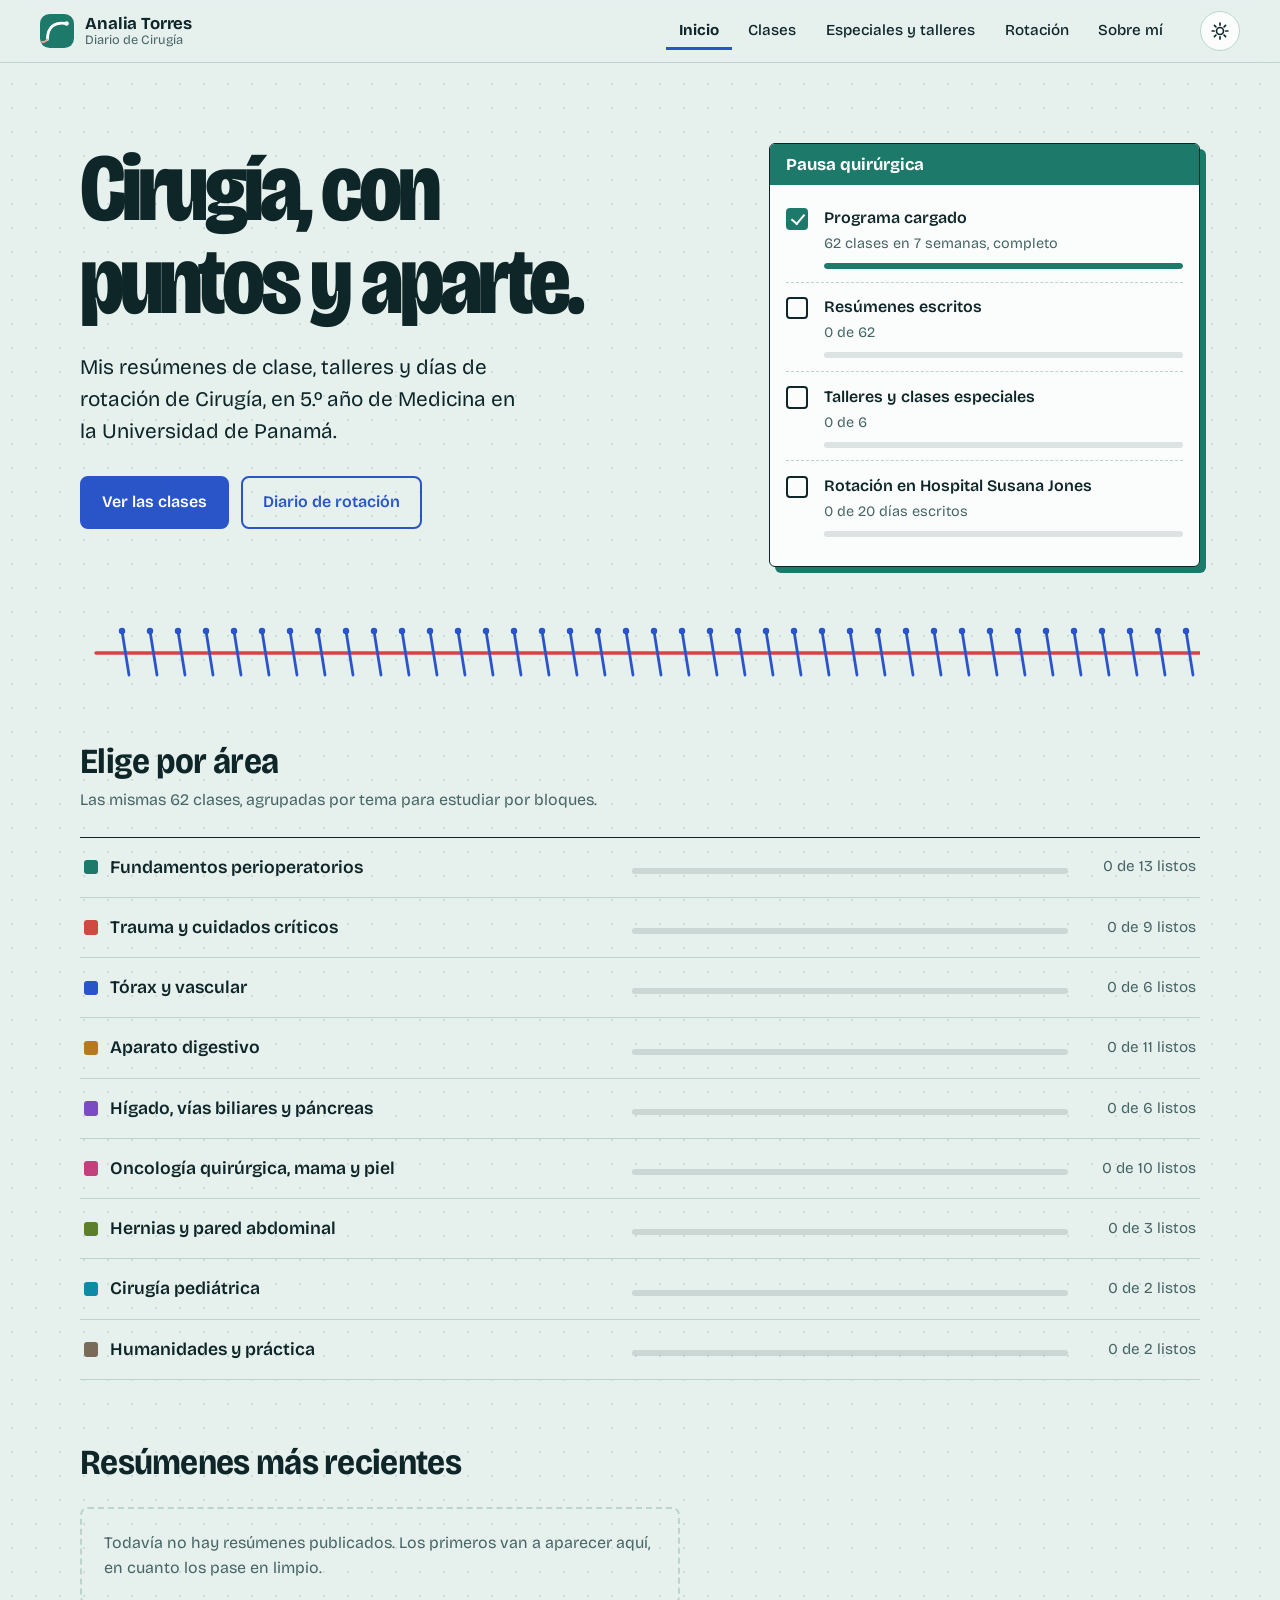
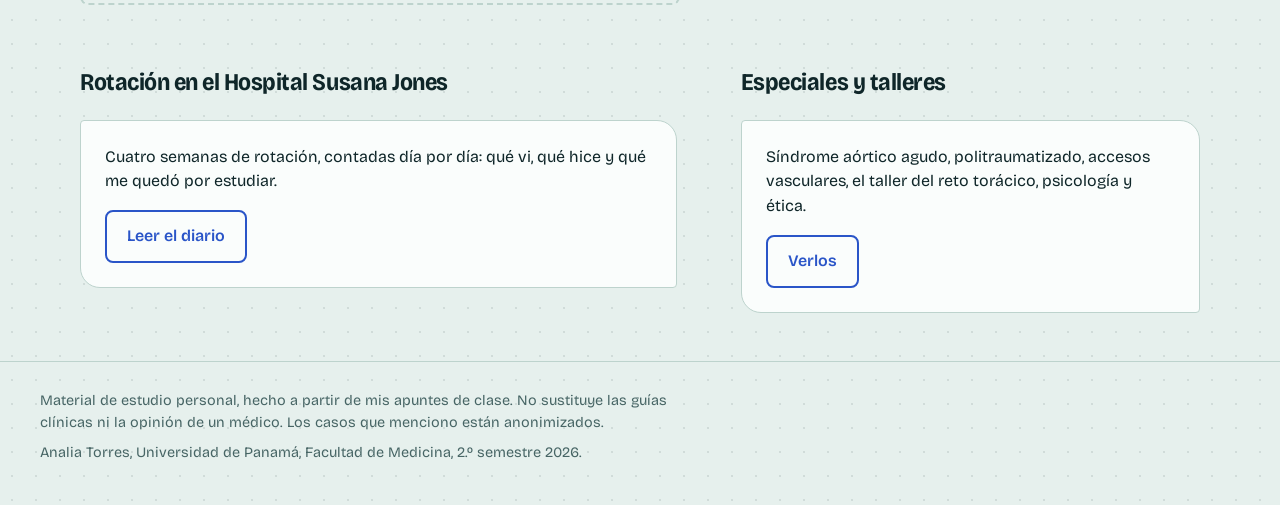
==== index.html @ 3e20ef6c "Rename index (1).html to index.html" ====
<!doctype html>
<html lang="es">
<head>
  <meta charset="utf-8">
  <meta name="viewport" content="width=device-width, initial-scale=1">
  <title>Diario de Cirugía - Analia Torres</title>
  <meta name="description" content="Resúmenes de clase, talleres y diario de rotación de Cirugía. Universidad de Panamá, Facultad de Medicina.">
  <link rel="icon" href="data:image/svg+xml,%3Csvg xmlns='http://www.w3.org/2000/svg' viewBox='0 0 32 32'%3E%3Crect width='32' height='32' rx='8' fill='%231d7a6b'/%3E%3Cpath d='M7 24C7 12 14 7 25 9' fill='none' stroke='white' stroke-width='2.6' stroke-linecap='round'/%3E%3Ccircle cx='25' cy='9' r='2' fill='white'/%3E%3C/svg%3E">
  <link rel="preconnect" href="https://fonts.googleapis.com">
  <link rel="preconnect" href="https://fonts.gstatic.com" crossorigin>
  <link href="https://fonts.googleapis.com/css2?family=Bricolage+Grotesque:opsz,wdth,wght@12..96,75..100,400..800&family=Source+Serif+4:ital,opsz,wght@0,8..60,400..700;1,8..60,400..600&display=swap" rel="stylesheet">
  <link rel="stylesheet" href="estilos.css">
  <script>
    (function () {
      try {
        var t = localStorage.getItem("tema");
        if (t !== "dark" && t !== "light") t = matchMedia("(prefers-color-scheme: dark)").matches ? "dark" : "light";
        document.documentElement.setAttribute("data-theme", t);
      } catch (e) { document.documentElement.setAttribute("data-theme", "light"); }
    })();
  </script>
</head>
<body>
  <a class="skip" href="#app">Saltar al contenido</a>

  <header class="top">
    <a class="brand" href="#/" aria-label="Inicio, Diario de Cirugía">
      <svg viewBox="0 0 32 32" width="34" height="34" aria-hidden="true">
        <rect width="32" height="32" rx="9" fill="var(--scrub)"/>
        <path d="M7 24C7 12 14 7 25 9" fill="none" stroke="#fff" stroke-width="2.6" stroke-linecap="round"/>
        <circle cx="25" cy="9" r="2.1" fill="#fff"/>
        <path d="M7 24c-1.5 2-3.5 2.6-5 2.2" fill="none" stroke="#ff9d9d" stroke-width="1.8" stroke-linecap="round"/>
      </svg>
      <span class="brand-t"><b>Analia Torres</b><small>Diario de Cirugía</small></span>
    </a>

    <nav id="nav" aria-label="Principal">
      <a href="#/" data-r="">Inicio</a>
      <a href="#/clases" data-r="clases">Clases</a>
      <a href="#/clases?tipo=extra" data-r="extra">Especiales y talleres</a>
      <a href="#/rotacion" data-r="rotacion">Rotación</a>
      <a href="#/sobre-mi" data-r="sobre-mi">Sobre mí</a>
    </nav>

    <button id="tema" class="theme" type="button" aria-label="Cambiar entre modo claro y modo oscuro">
      <svg class="i-sol" viewBox="0 0 24 24" width="20" height="20" aria-hidden="true"><circle cx="12" cy="12" r="4.2" fill="none" stroke="currentColor" stroke-width="2"/><path d="M12 2.5v2.6M12 18.9v2.6M2.5 12h2.6M18.9 12h2.6M5.3 5.3l1.8 1.8M16.9 16.9l1.8 1.8M18.7 5.3l-1.8 1.8M7.1 16.9l-1.8 1.8" stroke="currentColor" stroke-width="2" stroke-linecap="round"/></svg>
      <svg class="i-luna" viewBox="0 0 24 24" width="20" height="20" aria-hidden="true"><path d="M20 14.5A8.5 8.5 0 0 1 9.5 4a8.5 8.5 0 1 0 10.5 10.5z" fill="none" stroke="currentColor" stroke-width="2" stroke-linejoin="round"/></svg>
    </button>
  </header>

  <main id="app" tabindex="-1"></main>

  <footer class="pie">
    <p>Material de estudio personal, hecho a partir de mis apuntes de clase. No sustituye las guías clínicas ni la opinión de un médico. Los casos que menciono están anonimizados.</p>
    <p id="pie-firma"></p>
  </footer>

  <noscript><p style="padding:2rem">Este blog necesita JavaScript activado para mostrar su contenido.</p></noscript>

  <script src="contenido.js"></script>
  <script src="app.js"></script>
</body>
</html>
---- estilos.css ----
/* ===== Diseño: quirófano. Campo verde quirúrgico, hilo de sutura azul, incisión roja. ===== */

:root {
  --drape: #e6f0ed;
  --sheet: #fafdfc;
  --ink: #0f2629;
  --muted: #476565;
  --line: #bdd3cd;
  --scrub: #1d7a6b;
  --prolene: #2a55c8;
  --incision: #d64545;
  --amber: #b9791a;
  --f-ui: "Bricolage Grotesque", "Segoe UI", system-ui, -apple-system, Roboto, sans-serif;
  --f-read: "Source Serif 4", Georgia, "Times New Roman", serif;
}

[data-theme="dark"] {
  --drape: #0a1a1d;
  --sheet: #112629;
  --ink: #e5f1ee;
  --muted: #93b0ad;
  --line: #24413f;
  --scrub: #4cc3af;
  --prolene: #86a8ff;
  --incision: #ff7f7f;
  --amber: #e6b04f;
}

* { box-sizing: border-box; }
html { -webkit-text-size-adjust: 100%; scroll-padding-top: 5rem; }
body {
  margin: 0;
  background: var(--drape);
  background-image: radial-gradient(color-mix(in srgb, var(--ink) 10%, transparent) 1px, transparent 1.3px);
  background-size: 24px 24px;
  color: var(--ink);
  font: 400 1rem/1.55 var(--f-ui);
  min-height: 100vh;
  display: flex;
  flex-direction: column;
}
main { flex: 1; outline: none; }
a { color: var(--prolene); text-underline-offset: 3px; }
h1, h2, h3, h4 { font-weight: 700; line-height: 1.1; margin: 0; letter-spacing: -0.02em; font-variation-settings: "wdth" 90; }
p { margin: 0; }
img, svg { max-width: 100%; }
:focus-visible { outline: 3px solid var(--prolene); outline-offset: 2px; border-radius: 4px; }

.skip { position: absolute; left: -999px; top: 0; background: var(--ink); color: var(--drape); padding: .6rem 1rem; z-index: 100; }
.skip:focus { left: 0; }

/* ---------- Encabezado ---------- */
.top {
  position: sticky; top: 0; z-index: 20;
  display: flex; align-items: center; gap: 1.5rem; flex-wrap: wrap;
  padding: .7rem clamp(1rem, 4vw, 2.5rem);
  background: color-mix(in srgb, var(--drape) 88%, transparent);
  backdrop-filter: blur(10px);
  -webkit-backdrop-filter: blur(10px);
  border-bottom: 1.5px solid var(--line);
}
.brand { display: flex; align-items: center; gap: .7rem; text-decoration: none; color: var(--ink); }
.brand-t { display: flex; flex-direction: column; line-height: 1.1; }
.brand-t b { font-size: 1.05rem; font-weight: 700; letter-spacing: -.01em; }
.brand-t small { font-size: .8rem; color: var(--muted); }

#nav { display: flex; gap: .25rem; margin-left: auto; }
#nav a {
  color: var(--ink); text-decoration: none; font-weight: 500; font-size: .95rem;
  padding: .45rem .8rem; border-radius: 6px; white-space: nowrap;
}
#nav a:hover { background: color-mix(in srgb, var(--prolene) 10%, transparent); }
#nav a[aria-current="page"] { box-shadow: inset 0 -3px 0 var(--prolene); font-weight: 700; border-radius: 6px 6px 0 0; }

.theme {
  width: 40px; height: 40px; display: grid; place-items: center; cursor: pointer;
  border: 1.5px solid var(--line); border-radius: 50%; background: var(--sheet); color: var(--ink);
}
.theme:hover { border-color: var(--prolene); color: var(--prolene); }
[data-theme="dark"] .i-sol, :root:not([data-theme="dark"]) .i-luna { display: none; }

@media (max-width: 820px) {
  .top { gap: .6rem 1rem; }
  .theme { margin-left: auto; }
  #nav { order: 3; width: 100%; margin-left: 0; overflow-x: auto; padding-bottom: 2px; scrollbar-width: none; }
  #nav::-webkit-scrollbar { display: none; }
}

/* ---------- Estructura general ---------- */
.wrap { width: min(1120px, 100% - 2rem); margin-inline: auto; }
.page { padding-block: clamp(2rem, 5vw, 3.5rem) 4rem; }
.page h1 { font-size: clamp(2rem, 5vw, 3.2rem); font-weight: 800; }
.lead { font-size: 1.15rem; color: var(--muted); max-width: 52ch; margin-top: .9rem; }

.btn {
  display: inline-block; padding: .75rem 1.25rem; border-radius: 8px; font-weight: 600; text-decoration: none;
  border: 2px solid var(--prolene); background: var(--prolene); color: #fff; cursor: pointer; font: inherit; font-weight: 600;
}
[data-theme="dark"] .btn { color: #0a1a1d; }
.btn:hover { filter: brightness(1.08); }
.btn.ghost { background: transparent; color: var(--prolene); }
.btn.ghost:hover { background: color-mix(in srgb, var(--prolene) 10%, transparent); filter: none; }

/* ---------- Inicio ---------- */
.hero { padding-block: clamp(2.5rem, 7vw, 5rem) 0; }
.hero-grid { display: grid; gap: 2.5rem; align-items: start; }
@media (min-width: 900px) { .hero-grid { grid-template-columns: minmax(0, 1.45fr) minmax(300px, 1fr); gap: 4rem; } }
.hero h1 {
  font-size: clamp(2.9rem, 8.5vw, 6rem); font-weight: 800; line-height: .96; letter-spacing: -.04em;
  font-variation-settings: "wdth" 82; text-wrap: balance;
}
.hero .lead { font-size: clamp(1.05rem, 2.2vw, 1.3rem); color: var(--ink); max-width: 34ch; margin-top: 1.5rem; }
.hero .acciones { display: flex; gap: .75rem; flex-wrap: wrap; margin-top: 1.75rem; }

.pausa { background: var(--sheet); border: 1.5px solid var(--ink); border-radius: 6px; box-shadow: 6px 6px 0 var(--scrub); overflow: hidden; }
.pausa h2 { font-size: 1.05rem; padding: .7rem 1rem; background: var(--scrub); color: #fff; letter-spacing: 0; font-variation-settings: "wdth" 100; }
[data-theme="dark"] .pausa h2 { color: #06201b; }
.pausa ul { list-style: none; margin: 0; padding: .5rem 1rem 1rem; }
.pausa li { display: grid; grid-template-columns: 1.6rem 1fr; gap: .75rem; padding: .8rem 0; border-bottom: 1px dashed var(--line); }
.pausa li:last-child { border-bottom: 0; }
.caja { width: 1.4rem; height: 1.4rem; border: 2px solid var(--ink); border-radius: 4px; margin-top: .1rem; position: relative; }
.caja.on { background: var(--scrub); border-color: var(--scrub); }
.caja.on::after { content: ""; position: absolute; left: .38rem; top: .08rem; width: .35rem; height: .7rem; border: solid #fff; border-width: 0 2.5px 2.5px 0; transform: rotate(40deg); }
.pausa b { display: block; font-weight: 600; }
.pausa small { color: var(--muted); font-size: .9rem; }
.barra { display: block; height: 6px; margin-top: .45rem; background: color-mix(in srgb, var(--ink) 12%, transparent); border-radius: 99px; overflow: hidden; }
.barra u { display: block; height: 100%; background: var(--c, var(--scrub)); text-decoration: none; border-radius: 99px; min-width: 0; }

/* Sutura (única animación de entrada) */
.sutura { margin-top: clamp(2rem, 5vw, 3.5rem); height: 56px; overflow: hidden; }
.sutura svg { display: block; width: 100%; height: 56px; }
.sutura .inc { stroke: var(--incision); stroke-width: 3.4; stroke-linecap: round; fill: none; }
.sutura .pt path { stroke: var(--prolene); stroke-width: 2.8; stroke-linecap: round; fill: none; stroke-dasharray: 1; stroke-dashoffset: 1; animation: hilo .32s ease-out forwards; animation-delay: calc(var(--i) * 42ms + .15s); }
.sutura .pt circle { fill: var(--prolene); opacity: 0; animation: nudo .15s ease-out forwards; animation-delay: calc(var(--i) * 42ms + .35s); }
@keyframes hilo { to { stroke-dashoffset: 0; } }
@keyframes nudo { to { opacity: 1; } }
@media (prefers-reduced-motion: reduce) {
  .sutura .pt path { animation: none; stroke-dashoffset: 0; }
  .sutura .pt circle { animation: none; opacity: 1; }
  html { scroll-behavior: auto; }
}

.seccion { padding-block: clamp(2.5rem, 6vw, 4rem) 0; }
.seccion > h2 { font-size: clamp(1.6rem, 3.5vw, 2.2rem); }
.seccion > .sub { color: var(--muted); margin-top: .4rem; max-width: 56ch; }

.areas { list-style: none; margin: 1.5rem 0 0; padding: 0; display: grid; gap: 0; border-top: 1.5px solid var(--ink); }
.areas a {
  display: grid; grid-template-columns: 1fr; gap: .5rem 1.5rem; align-items: center;
  padding: 1rem .25rem; border-bottom: 1px solid var(--line); text-decoration: none; color: var(--ink);
}
@media (min-width: 720px) { .areas a { grid-template-columns: minmax(0, 1.2fr) minmax(0, 1fr) 6.5rem; } }
.areas a:hover { background: color-mix(in srgb, var(--c) 9%, transparent); }
.areas .nom { font-weight: 600; font-size: 1.1rem; display: flex; align-items: center; gap: .7rem; }
.areas .sw { width: .9rem; height: .9rem; border-radius: 3px; background: var(--c); flex: none; }
.areas .cnt { color: var(--muted); font-size: .95rem; }
@media (min-width: 720px) { .areas .cnt { text-align: right; } }

.recientes { list-style: none; padding: 0; margin: 1.5rem 0 0; }
.vacio-simple { margin-top: 1.5rem; padding: 1.4rem; border: 2px dashed var(--line); border-radius: 8px; color: var(--muted); max-width: 60ch; }

.dos { display: grid; gap: 2.5rem; }
@media (min-width: 900px) { .dos { grid-template-columns: 1.3fr 1fr; gap: 4rem; } }
.rot-call { margin-top: 1.5rem; padding: 1.5rem; background: var(--sheet); border: 1.5px solid var(--line); border-radius: 4px 20px 4px 20px; }
.rot-call p { margin-bottom: 1rem; }

/* ---------- Lista de clases ---------- */
.tools { display: flex; flex-wrap: wrap; gap: .75rem 1rem; align-items: end; margin-top: 1.75rem; padding: 1rem; background: var(--sheet); border: 1.5px solid var(--line); border-radius: 8px; }
.field { display: flex; flex-direction: column; gap: .25rem; font-size: .85rem; font-weight: 600; color: var(--muted); }
.field.grow { flex: 1 1 240px; }
.field input, .field select {
  font: inherit; font-size: 1rem; font-weight: 400; color: var(--ink); background: var(--drape);
  border: 1.5px solid var(--line); border-radius: 6px; padding: .55rem .7rem; min-height: 42px;
}
.field input:focus, .field select:focus { border-color: var(--prolene); }
.tog { display: flex; align-items: center; gap: .5rem; min-height: 42px; font-weight: 500; cursor: pointer; }
.tog input { width: 1.15rem; height: 1.15rem; accent-color: var(--scrub); }
.count { margin: 1.25rem 0 .25rem; color: var(--muted); font-size: .95rem; }

.sem { margin-top: 2rem; }
.sem h2 { font-size: 1.35rem; display: flex; align-items: baseline; gap: .75rem; padding-bottom: .5rem; border-bottom: 2px solid var(--ink); }
.sem h2 small { font-size: .9rem; font-weight: 400; color: var(--muted); letter-spacing: 0; }
.sem ol { list-style: none; margin: 0; padding: 0; }

.row {
  display: grid; grid-template-columns: 2.6rem minmax(0, 1fr) 12rem 8.6rem; gap: .25rem 1rem; align-items: center;
  padding: .85rem .75rem .85rem .9rem; border-bottom: 1px solid var(--line); text-decoration: none; color: var(--ink);
  box-shadow: inset 4px 0 0 var(--c);
}
.row:hover { background: color-mix(in srgb, var(--c) 10%, transparent); }
.row .n { font-weight: 700; color: var(--muted); font-variant-numeric: tabular-nums; font-size: 1.05rem; }
.row .t b { font-weight: 600; font-size: 1.05rem; line-height: 1.25; display: inline; }
.row .t small { display: block; color: var(--muted); font-size: .9rem; margin-top: .15rem; }
.row .a { font-size: .9rem; color: color-mix(in srgb, var(--c) 65%, var(--ink)); font-weight: 500; line-height: 1.25; }
.tag { display: inline-block; margin-left: .5rem; padding: .05rem .5rem; border-radius: 99px; font-size: .78rem; font-weight: 600; vertical-align: .1em; background: color-mix(in srgb, var(--incision) 16%, transparent); color: color-mix(in srgb, var(--incision) 70%, var(--ink)); }
.tag.taller { background: color-mix(in srgb, var(--amber) 20%, transparent); color: color-mix(in srgb, var(--amber) 75%, var(--ink)); }
.st { font-size: .85rem; font-weight: 600; white-space: nowrap; }
.st.ok { color: var(--scrub); }
.st.ok::before { content: "✓ "; }
.st.no { color: var(--muted); font-weight: 500; }
.rep { color: var(--prolene); font-weight: 600; font-size: .8rem; display: block; }
@media (max-width: 760px) {
  .row { grid-template-columns: 2.2rem minmax(0, 1fr); padding-left: .8rem; }
  .row .a, .row .st { grid-column: 2; }
}
.sinres { margin-top: 2rem; padding: 2rem; border: 2px dashed var(--line); border-radius: 8px; text-align: center; color: var(--muted); }

/* ---------- Lector de resumen ---------- */
.reader { padding-block: 2rem 4rem; }
.back { display: inline-block; font-weight: 600; text-decoration: none; margin-bottom: 1.5rem; }
.back::before { content: "‹ "; }
.reader header { max-width: 60rem; padding-left: 1.1rem; border-left: 6px solid var(--c); }
.reader .crumb { color: var(--muted); font-size: .95rem; margin-bottom: .6rem; }
.reader h1 { font-size: clamp(1.9rem, 4.8vw, 3.3rem); font-weight: 800; text-wrap: balance; }
.reader .by { margin-top: .8rem; font-size: 1.1rem; color: var(--muted); }
.cols { display: grid; gap: 2.5rem; margin-top: 2.5rem; }
@media (min-width: 980px) { .cols { grid-template-columns: minmax(0, 1fr) 300px; gap: 4rem; } }
.cuerpo { max-width: 66ch; font-family: var(--f-read); font-size: 1.15rem; line-height: 1.8; }
.cuerpo p { margin: 0 0 1.2em; }
.cuerpo h3 { font-family: var(--f-ui); font-size: 1.4rem; margin: 2em 0 .6em; color: color-mix(in srgb, var(--c) 70%, var(--ink)); }
.cuerpo ul { padding-left: 1.3em; margin: 0 0 1.2em; }
.cuerpo li { margin-bottom: .35em; }
.cuerpo strong { font-weight: 700; }

.perla { max-width: 66ch; margin-top: 2rem; padding: 1.1rem 1.3rem; border-left: 5px solid var(--amber); background: color-mix(in srgb, var(--amber) 12%, transparent); border-radius: 0 10px 10px 0; }
.perla h4 { font-size: 1rem; margin-bottom: .35rem; color: color-mix(in srgb, var(--amber) 75%, var(--ink)); }
.perla p { font-family: var(--f-read); font-size: 1.1rem; line-height: 1.6; }

.pendiente { max-width: 60ch; padding: 2rem; border: 2px dashed var(--line); border-radius: 10px; background: var(--sheet); }
.pendiente h2 { font-size: 1.5rem; margin-bottom: .6rem; }
.pendiente p { color: var(--muted); }

.lado { display: flex; flex-direction: column; gap: 1.5rem; }
@media (min-width: 980px) { .lado { position: sticky; top: 5.5rem; align-self: start; } }
.ficha { background: var(--sheet); border: 1.5px solid var(--line); border-radius: 6px; padding: 1rem 1.1rem; }
.ficha h2 { font-size: 1.05rem; margin-bottom: .7rem; }
.ficha dl { margin: 0; display: grid; grid-template-columns: auto 1fr; gap: .4rem 1rem; font-size: .95rem; }
.ficha dt { color: var(--muted); }
.ficha dd { margin: 0; font-weight: 500; }
.claves { list-style: none; padding: 0; margin: 0; display: grid; gap: .6rem; }
.claves label { display: grid; grid-template-columns: 1.3rem 1fr; gap: .6rem; cursor: pointer; line-height: 1.35; }
.claves input { width: 1.15rem; height: 1.15rem; margin-top: .1rem; accent-color: var(--scrub); }
.claves input:checked + span { color: var(--muted); text-decoration: line-through; text-decoration-color: color-mix(in srgb, var(--scrub) 60%, transparent); }
.repasar { width: 100%; }
.repasar[aria-pressed="true"] { background: var(--scrub); border-color: var(--scrub); color: #fff; }
[data-theme="dark"] .repasar[aria-pressed="true"] { color: #06201b; }

.flash { max-width: 66ch; margin-top: 2.5rem; }
.flash h2 { font-size: 1.4rem; margin-bottom: .3rem; }
.flash > p { color: var(--muted); margin-bottom: 1rem; }
.fcs { display: grid; gap: .8rem; }
@media (min-width: 640px) { .fcs { grid-template-columns: 1fr 1fr; } }
.fc {
  font: inherit; text-align: left; color: var(--ink); cursor: pointer; padding: 1rem 1.1rem; min-height: 7rem;
  background: var(--sheet); border: 1.5px solid var(--line); border-radius: 12px 12px 12px 2px;
  display: flex; flex-direction: column; gap: .7rem;
}
.fc:hover { border-color: var(--prolene); }
.fc .q { font-weight: 600; }
.fc .r { display: none; font-family: var(--f-read); color: var(--ink); padding-top: .7rem; border-top: 1px dashed var(--line); }
.fc[aria-expanded="true"] { background: color-mix(in srgb, var(--scrub) 12%, var(--sheet)); border-color: var(--scrub); }
.fc[aria-expanded="true"] .r { display: block; }
.fc .hint { font-size: .8rem; color: var(--muted); margin-top: auto; }
.fc[aria-expanded="true"] .hint { display: none; }

.pn { display: flex; justify-content: space-between; gap: 1rem; margin-top: 3.5rem; padding-top: 1.5rem; border-top: 1.5px solid var(--line); }
.pn a { display: block; max-width: 22rem; text-decoration: none; color: var(--ink); padding: .6rem .8rem; border-radius: 8px; }
.pn a:hover { background: color-mix(in srgb, var(--prolene) 9%, transparent); }
.pn small { display: block; color: var(--muted); }
.pn b { font-weight: 600; }
.pn .sig { text-align: right; margin-left: auto; }

/* ---------- Rotación ---------- */
.tabs { display: flex; gap: .4rem; flex-wrap: wrap; margin-top: 2rem; border-bottom: 2px solid var(--ink); }
.tabs button {
  font: inherit; font-weight: 600; cursor: pointer; padding: .6rem 1.1rem; color: var(--ink);
  background: transparent; border: 2px solid transparent; border-bottom: 0; border-radius: 8px 8px 0 0; margin-bottom: -2px;
}
.tabs button:hover { background: color-mix(in srgb, var(--prolene) 10%, transparent); }
.tabs button[aria-selected="true"] { background: var(--sheet); border-color: var(--ink); }
.semana-cab { margin-top: 1.75rem; }
.semana-cab h2 { font-size: 1.7rem; }
.semana-cab p { color: var(--muted); margin-top: .3rem; }
.aviso { margin-top: 1.25rem; padding: .8rem 1rem; border-left: 4px solid var(--incision); background: color-mix(in srgb, var(--incision) 9%, transparent); border-radius: 0 8px 8px 0; font-size: .95rem; max-width: 62ch; }

.dias { list-style: none; margin: 1.75rem 0 0 .6rem; padding: 0; border-left: 2px solid var(--line); }
.dia { position: relative; padding-left: 1.6rem; padding-bottom: .9rem; }
.dia::before { content: ""; position: absolute; left: -.6rem; top: .85rem; width: 1.05rem; height: 1.05rem; border-radius: 50%; background: var(--drape); border: 2.5px solid var(--line); }
.dia.ok::before { background: var(--scrub); border-color: var(--scrub); }
.dia details { background: var(--sheet); border: 1.5px solid var(--line); border-radius: 8px; }
.dia details[open] { border-color: var(--ink); }
.dia summary { list-style: none; cursor: pointer; display: flex; gap: 1rem; align-items: baseline; padding: .8rem 1rem; }
.dia summary::-webkit-details-marker { display: none; }
.dia summary::after { content: "+"; margin-left: auto; font-weight: 700; font-size: 1.3rem; color: var(--muted); }
.dia details[open] summary::after { content: "–"; }
.dia .dn { font-weight: 700; white-space: nowrap; }
.dia .dt { font-weight: 500; }
.dia .dt.vacio { color: var(--muted); font-weight: 400; }
.dia .dc { padding: .2rem 1rem 1.1rem; display: grid; gap: 1rem; }
.dia .dc h3 { font-size: 1rem; color: var(--scrub); margin-bottom: .25rem; }
.dia .dc p { font-family: var(--f-read); font-size: 1.08rem; line-height: 1.7; max-width: 64ch; margin-bottom: .6em; }
.dia .dc ul { font-family: var(--f-read); font-size: 1.08rem; line-height: 1.7; margin: 0 0 .6em; padding-left: 1.2em; }
.dia .dc .nada { color: var(--muted); font-family: var(--f-ui); font-size: .98rem; }

/* ---------- Sobre mí ---------- */
.sobre { display: grid; gap: 2.5rem; margin-top: 2rem; }
@media (min-width: 860px) { .sobre { grid-template-columns: minmax(0, 1.3fr) minmax(260px, 1fr); gap: 4rem; } }
.sobre .cuerpo { font-size: 1.2rem; }

/* ---------- Pie ---------- */
.pie { margin-top: 3rem; padding: 1.75rem clamp(1rem, 4vw, 2.5rem) 2.5rem; border-top: 1.5px solid var(--line); color: var(--muted); font-size: .9rem; display: grid; gap: .5rem; }
.pie p { max-width: 70ch; }
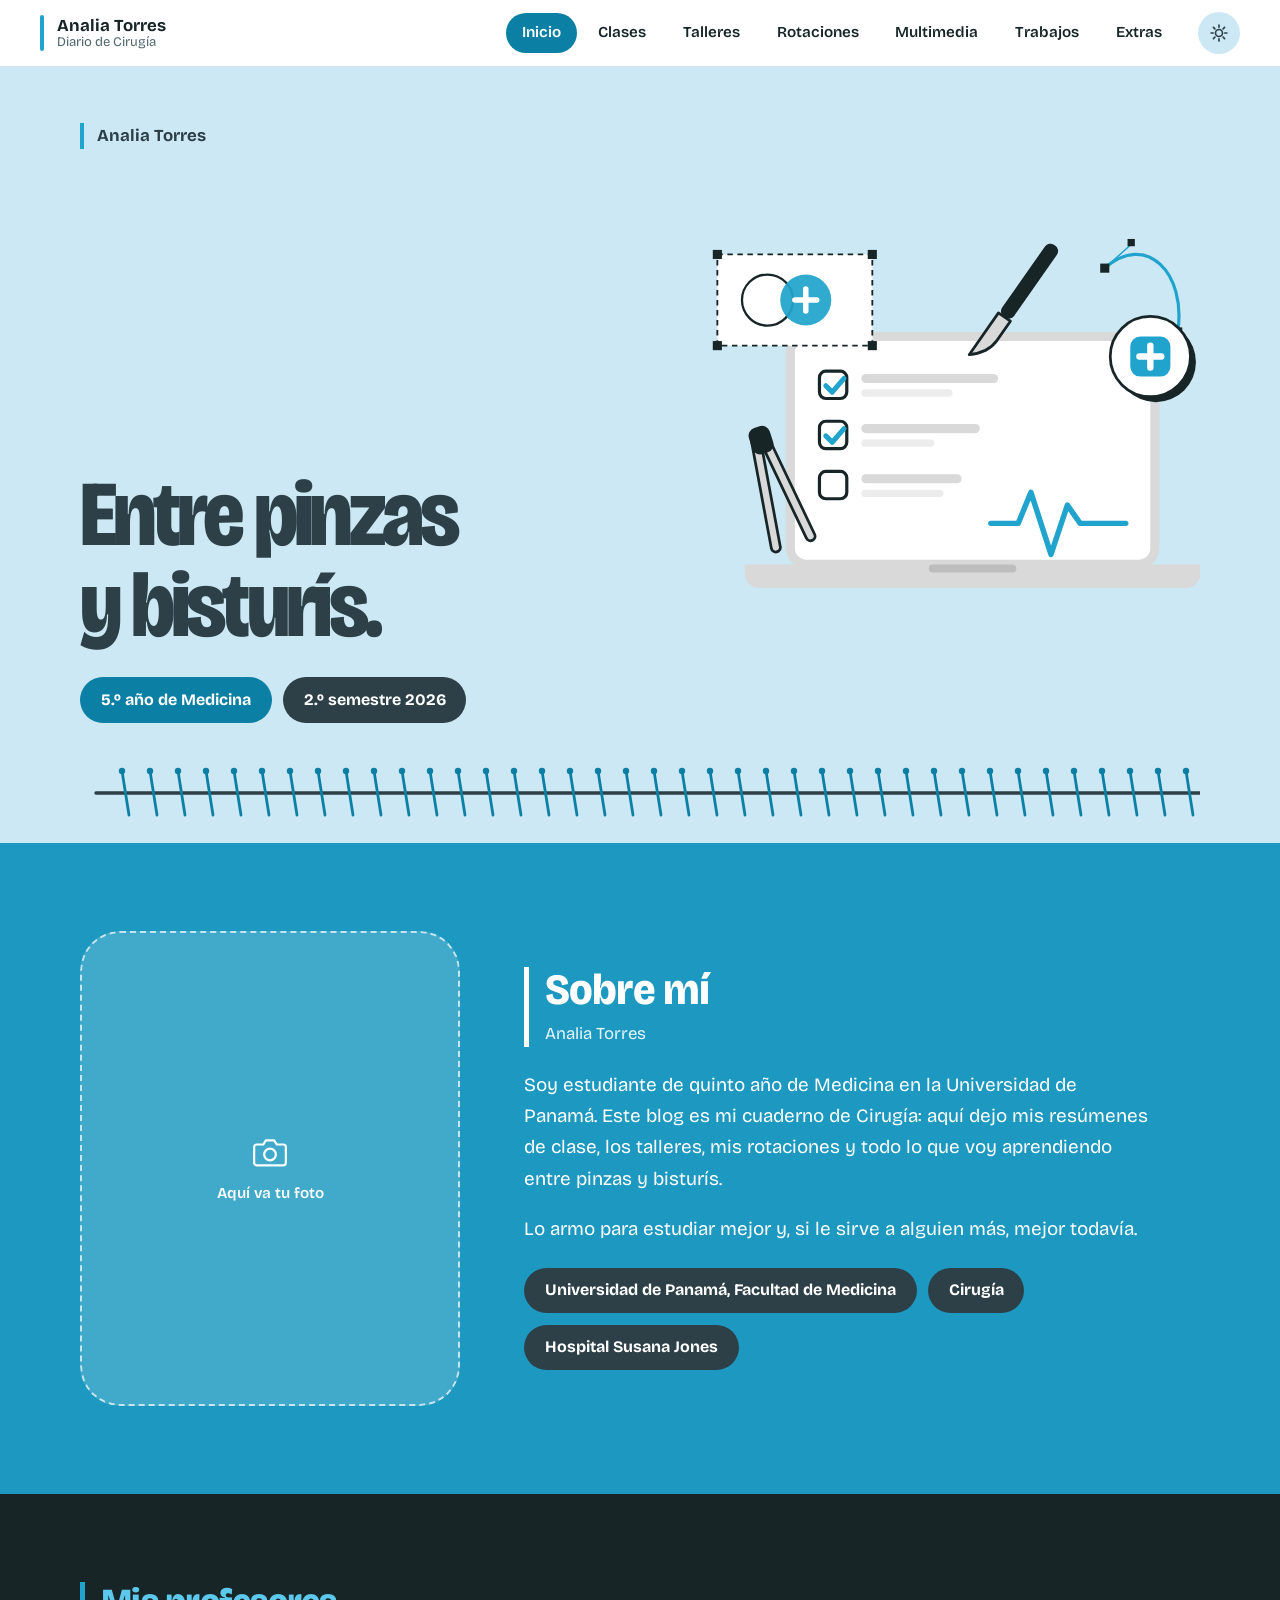
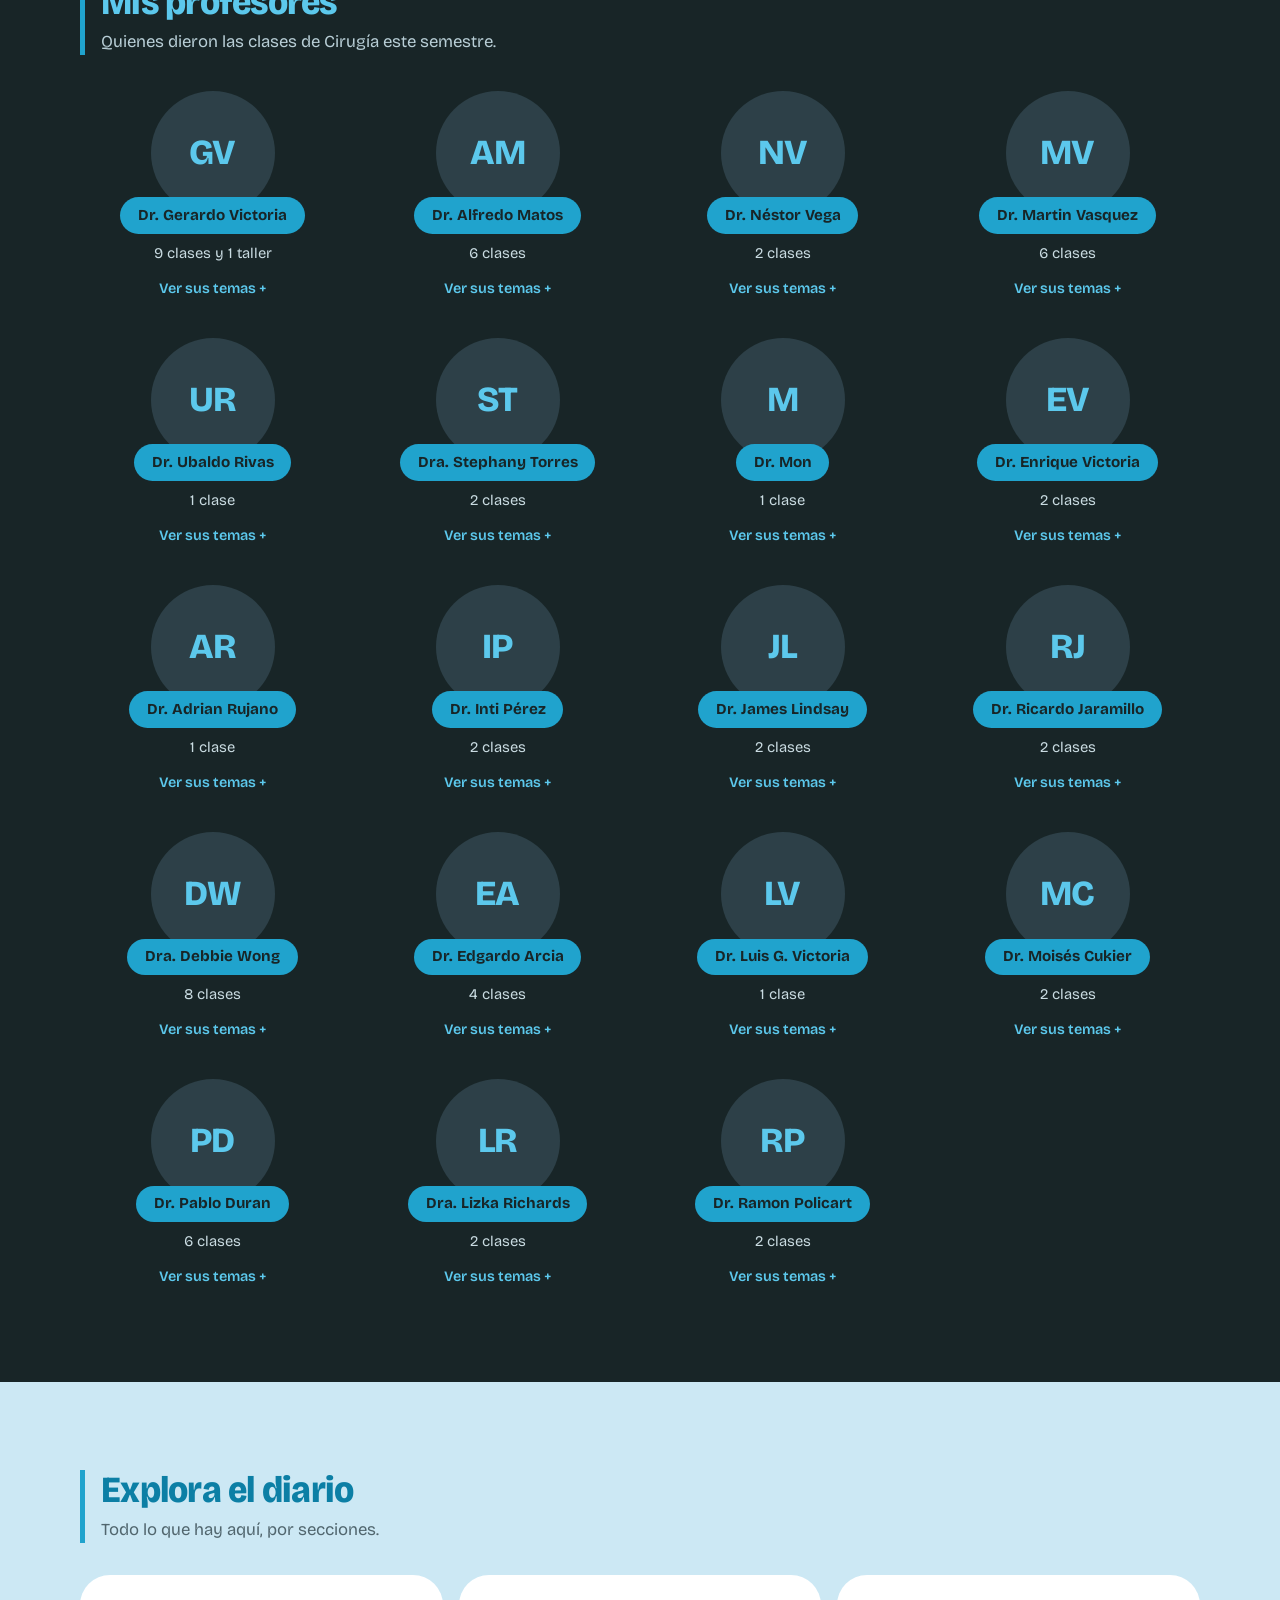
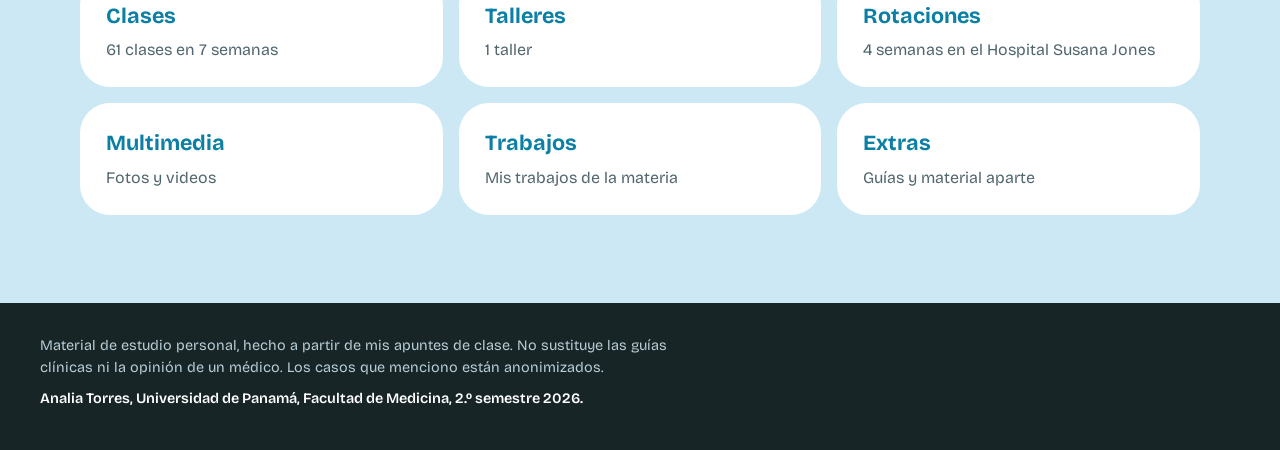
==== commit c005d960: "Rename index (2).html to index.html" ====
--- a/index.html
+++ b/index.html
@@ -5,7 +5,7 @@
   <meta name="viewport" content="width=device-width, initial-scale=1">
   <title>Diario de Cirugía - Analia Torres</title>
   <meta name="description" content="Resúmenes de clase, talleres y diario de rotación de Cirugía. Universidad de Panamá, Facultad de Medicina.">
-  <link rel="icon" href="data:image/svg+xml,%3Csvg xmlns='http://www.w3.org/2000/svg' viewBox='0 0 32 32'%3E%3Crect width='32' height='32' rx='8' fill='%231d7a6b'/%3E%3Cpath d='M7 24C7 12 14 7 25 9' fill='none' stroke='white' stroke-width='2.6' stroke-linecap='round'/%3E%3Ccircle cx='25' cy='9' r='2' fill='white'/%3E%3C/svg%3E">
+  <link rel="icon" href="data:image/svg+xml,%3Csvg xmlns='http://www.w3.org/2000/svg' viewBox='0 0 32 32'%3E%3Crect width='32' height='32' rx='16' fill='%2320a3cd'/%3E%3Cpath d='M16 8v16M8 16h16' stroke='white' stroke-width='4.5' stroke-linecap='round'/%3E%3C/svg%3E">
   <link rel="preconnect" href="https://fonts.googleapis.com">
   <link rel="preconnect" href="https://fonts.gstatic.com" crossorigin>
   <link href="https://fonts.googleapis.com/css2?family=Bricolage+Grotesque:opsz,wdth,wght@12..96,75..100,400..800&family=Source+Serif+4:ital,opsz,wght@0,8..60,400..700;1,8..60,400..600&display=swap" rel="stylesheet">
@@ -25,21 +25,18 @@
 
   <header class="top">
     <a class="brand" href="#/" aria-label="Inicio, Diario de Cirugía">
-      <svg viewBox="0 0 32 32" width="34" height="34" aria-hidden="true">
-        <rect width="32" height="32" rx="9" fill="var(--scrub)"/>
-        <path d="M7 24C7 12 14 7 25 9" fill="none" stroke="#fff" stroke-width="2.6" stroke-linecap="round"/>
-        <circle cx="25" cy="9" r="2.1" fill="#fff"/>
-        <path d="M7 24c-1.5 2-3.5 2.6-5 2.2" fill="none" stroke="#ff9d9d" stroke-width="1.8" stroke-linecap="round"/>
-      </svg>
+      <span class="brand-bar" aria-hidden="true"></span>
       <span class="brand-t"><b>Analia Torres</b><small>Diario de Cirugía</small></span>
     </a>
 
     <nav id="nav" aria-label="Principal">
       <a href="#/" data-r="">Inicio</a>
       <a href="#/clases" data-r="clases">Clases</a>
-      <a href="#/clases?tipo=extra" data-r="extra">Especiales y talleres</a>
-      <a href="#/rotacion" data-r="rotacion">Rotación</a>
-      <a href="#/sobre-mi" data-r="sobre-mi">Sobre mí</a>
+      <a href="#/talleres" data-r="talleres">Talleres</a>
+      <a href="#/rotaciones" data-r="rotaciones">Rotaciones</a>
+      <a href="#/multimedia" data-r="multimedia">Multimedia</a>
+      <a href="#/trabajos" data-r="trabajos">Trabajos</a>
+      <a href="#/extras" data-r="extras">Extras</a>
     </nav>
 
     <button id="tema" class="theme" type="button" aria-label="Cambiar entre modo claro y modo oscuro">
--- a/estilos.css
+++ b/estilos.css
@@ -1,137 +1,143 @@
-/* ===== Diseño: quirófano. Campo verde quirúrgico, hilo de sutura azul, incisión roja. ===== */
+/* ===== Estilo "brand book": bandas de color, píldoras, tarjetas redondeadas, barrita azul en los títulos.
+   Tipografía: Bricolage Grotesque (interfaz) y Source Serif 4 (lectura de resúmenes). ===== */
 
 :root {
-  --drape: #e6f0ed;
-  --sheet: #fafdfc;
-  --ink: #0f2629;
-  --muted: #476565;
-  --line: #bdd3cd;
-  --scrub: #1d7a6b;
-  --prolene: #2a55c8;
-  --incision: #d64545;
-  --amber: #b9791a;
+  --bg: #ffffff;
+  --sky: #cce8f4;          /* celeste claro */
+  --azul: #20a3cd;         /* turquesa de marca */
+  --azul-banda: #1d98c0;   /* banda azul con texto blanco */
+  --acc: #0c7fa5;          /* azul para texto y botones (buen contraste) */
+  --on-acc: #ffffff;
+  --noche: #182527;        /* casi negro azulado */
+  --pizarra: #2d4048;      /* pizarra */
+  --gris: #d9d9d9;
+  --head: #2d4048;         /* color de títulos grandes */
+  --ink: #182527;
+  --muted: #51666e;
+  --soft: #eaf5fa;         /* fondo de filas y fichas */
+  --line: #cfe3ec;
+  --fill: #20a3cd;         /* relleno de barras de avance */
+  --fill-ink: #182527;
+  --banda-oscura: #182527;
   --f-ui: "Bricolage Grotesque", "Segoe UI", system-ui, -apple-system, Roboto, sans-serif;
   --f-read: "Source Serif 4", Georgia, "Times New Roman", serif;
 }
 
 [data-theme="dark"] {
-  --drape: #0a1a1d;
-  --sheet: #112629;
-  --ink: #e5f1ee;
-  --muted: #93b0ad;
-  --line: #24413f;
-  --scrub: #4cc3af;
-  --prolene: #86a8ff;
-  --incision: #ff7f7f;
-  --amber: #e6b04f;
+  --bg: #142023;
+  --sky: #1d3338;
+  --azul: #20a3cd;
+  --azul-banda: #16789a;
+  --acc: #5cc8ec;
+  --on-acc: #0d1b1e;
+  --head: #eaf5f8;
+  --ink: #eaf5f8;
+  --muted: #9db6bf;
+  --soft: #1c2f34;
+  --line: #2d454c;
+  --fill: #17708b;
+  --fill-ink: #eaf5f8;
+  --banda-oscura: #0d1719;
 }
 
 * { box-sizing: border-box; }
 html { -webkit-text-size-adjust: 100%; scroll-padding-top: 5rem; }
 body {
-  margin: 0;
-  background: var(--drape);
-  background-image: radial-gradient(color-mix(in srgb, var(--ink) 10%, transparent) 1px, transparent 1.3px);
-  background-size: 24px 24px;
-  color: var(--ink);
-  font: 400 1rem/1.55 var(--f-ui);
-  min-height: 100vh;
-  display: flex;
-  flex-direction: column;
+  margin: 0; background: var(--bg); color: var(--ink);
+  font: 400 1rem/1.55 var(--f-ui); min-height: 100vh; display: flex; flex-direction: column;
 }
 main { flex: 1; outline: none; }
-a { color: var(--prolene); text-underline-offset: 3px; }
-h1, h2, h3, h4 { font-weight: 700; line-height: 1.1; margin: 0; letter-spacing: -0.02em; font-variation-settings: "wdth" 90; }
+a { color: var(--acc); text-underline-offset: 3px; }
+h1, h2, h3, h4 { margin: 0; line-height: 1.1; letter-spacing: -0.02em; font-weight: 700; font-variation-settings: "wdth" 92; }
 p { margin: 0; }
 img, svg { max-width: 100%; }
-:focus-visible { outline: 3px solid var(--prolene); outline-offset: 2px; border-radius: 4px; }
-
-.skip { position: absolute; left: -999px; top: 0; background: var(--ink); color: var(--drape); padding: .6rem 1rem; z-index: 100; }
+:focus-visible { outline: 3px solid var(--acc); outline-offset: 3px; border-radius: 6px; }
+
+.skip { position: absolute; left: -999px; top: 0; background: var(--noche); color: #fff; padding: .6rem 1rem; z-index: 100; }
 .skip:focus { left: 0; }
+
+.wrap { width: min(1120px, 100% - 2.5rem); margin-inline: auto; }
 
 /* ---------- Encabezado ---------- */
 .top {
-  position: sticky; top: 0; z-index: 20;
-  display: flex; align-items: center; gap: 1.5rem; flex-wrap: wrap;
-  padding: .7rem clamp(1rem, 4vw, 2.5rem);
-  background: color-mix(in srgb, var(--drape) 88%, transparent);
-  backdrop-filter: blur(10px);
-  -webkit-backdrop-filter: blur(10px);
-  border-bottom: 1.5px solid var(--line);
-}
-.brand { display: flex; align-items: center; gap: .7rem; text-decoration: none; color: var(--ink); }
-.brand-t { display: flex; flex-direction: column; line-height: 1.1; }
-.brand-t b { font-size: 1.05rem; font-weight: 700; letter-spacing: -.01em; }
-.brand-t small { font-size: .8rem; color: var(--muted); }
-
-#nav { display: flex; gap: .25rem; margin-left: auto; }
-#nav a {
-  color: var(--ink); text-decoration: none; font-weight: 500; font-size: .95rem;
-  padding: .45rem .8rem; border-radius: 6px; white-space: nowrap;
-}
-#nav a:hover { background: color-mix(in srgb, var(--prolene) 10%, transparent); }
-#nav a[aria-current="page"] { box-shadow: inset 0 -3px 0 var(--prolene); font-weight: 700; border-radius: 6px 6px 0 0; }
-
-.theme {
-  width: 40px; height: 40px; display: grid; place-items: center; cursor: pointer;
-  border: 1.5px solid var(--line); border-radius: 50%; background: var(--sheet); color: var(--ink);
-}
-.theme:hover { border-color: var(--prolene); color: var(--prolene); }
+  position: sticky; top: 0; z-index: 20; display: flex; align-items: center; gap: 1.25rem; flex-wrap: wrap;
+  padding: .75rem clamp(1rem, 4vw, 2.5rem);
+  background: color-mix(in srgb, var(--bg) 92%, transparent);
+  backdrop-filter: blur(10px); -webkit-backdrop-filter: blur(10px);
+  border-bottom: 1px solid var(--line);
+}
+.brand { display: flex; align-items: center; gap: .8rem; text-decoration: none; color: var(--ink); }
+.brand-bar { width: 4px; height: 2.3rem; background: var(--azul); border-radius: 2px; }
+.brand-t { display: flex; flex-direction: column; line-height: 1.15; }
+.brand-t b { font-size: 1.05rem; font-weight: 700; }
+.brand-t small { font-size: .82rem; color: var(--muted); }
+
+#nav { display: flex; gap: .3rem; margin-left: auto; }
+#nav a { color: var(--ink); text-decoration: none; font-weight: 600; font-size: .95rem; padding: .5rem 1rem; border-radius: 999px; white-space: nowrap; }
+#nav a:hover { background: var(--sky); }
+#nav a[aria-current="page"] { background: var(--acc); color: var(--on-acc); }
+
+.theme { width: 42px; height: 42px; display: grid; place-items: center; cursor: pointer; border: 0; border-radius: 50%; background: var(--sky); color: var(--head); }
+.theme:hover { background: var(--azul); color: var(--noche); }
 [data-theme="dark"] .i-sol, :root:not([data-theme="dark"]) .i-luna { display: none; }
 
-@media (max-width: 820px) {
-  .top { gap: .6rem 1rem; }
+@media (max-width: 860px) {
   .theme { margin-left: auto; }
   #nav { order: 3; width: 100%; margin-left: 0; overflow-x: auto; padding-bottom: 2px; scrollbar-width: none; }
   #nav::-webkit-scrollbar { display: none; }
 }
 
-/* ---------- Estructura general ---------- */
-.wrap { width: min(1120px, 100% - 2rem); margin-inline: auto; }
-.page { padding-block: clamp(2rem, 5vw, 3.5rem) 4rem; }
-.page h1 { font-size: clamp(2rem, 5vw, 3.2rem); font-weight: 800; }
-.lead { font-size: 1.15rem; color: var(--muted); max-width: 52ch; margin-top: .9rem; }
-
-.btn {
-  display: inline-block; padding: .75rem 1.25rem; border-radius: 8px; font-weight: 600; text-decoration: none;
-  border: 2px solid var(--prolene); background: var(--prolene); color: #fff; cursor: pointer; font: inherit; font-weight: 600;
-}
-[data-theme="dark"] .btn { color: #0a1a1d; }
+/* ---------- Componentes ---------- */
+.banda { padding-block: clamp(3rem, 7vw, 5.5rem); }
+.banda.sky { background: var(--sky); color: var(--ink); }
+.banda.cab { padding-block: clamp(2rem, 5vw, 3.5rem); }
+.banda.azul { background: var(--azul-banda); color: #fff; }
+.banda.oscura { background: var(--banda-oscura); color: #fff; }
+
+.tit { border-left: 5px solid var(--azul); padding-left: 1rem; }
+.tit h1, .tit h2 { color: var(--acc); font-weight: 800; }
+.tit h1 { font-size: clamp(2rem, 5vw, 3.3rem); }
+.tit h2 { font-size: clamp(1.6rem, 3.5vw, 2.3rem); }
+.tit .sub { margin-top: .4rem; color: var(--muted); font-size: 1.05rem; max-width: 56ch; }
+.cab .tit h1 { color: var(--head); }
+.cab .tit .sub { color: var(--pizarra); }
+[data-theme="dark"] .cab .tit .sub { color: var(--muted); }
+.banda.oscura .tit h2 { color: #5cc8ec; }
+.banda.oscura .tit .sub { color: #b8ced6; }
+
+.pill { display: inline-block; padding: .65rem 1.3rem; border-radius: 999px; font-weight: 700; background: var(--sky); color: var(--head); }
+.pill.azul { background: var(--acc); color: var(--on-acc); }
+.pill.oscura { background: var(--pizarra); color: #fff; }
+.pills { display: flex; flex-wrap: wrap; gap: .7rem; }
+
+.btn { display: inline-block; padding: .8rem 1.5rem; border-radius: 999px; font: inherit; font-weight: 700; text-decoration: none; cursor: pointer; border: 2px solid var(--acc); background: var(--acc); color: var(--on-acc); }
 .btn:hover { filter: brightness(1.08); }
-.btn.ghost { background: transparent; color: var(--prolene); }
-.btn.ghost:hover { background: color-mix(in srgb, var(--prolene) 10%, transparent); filter: none; }
+.btn.ghost { background: transparent; color: var(--acc); }
+.btn.ghost:hover { background: var(--soft); filter: none; }
+.btn.claro { background: #fff; border-color: #fff; color: var(--noche); }
+.btn.contorno { background: transparent; border-color: #fff; color: #fff; }
+.btn.contorno:hover { background: rgba(255,255,255,.14); filter: none; }
+.acciones { display: flex; gap: .75rem; flex-wrap: wrap; }
+
+.barra { display: block; height: 7px; background: color-mix(in srgb, currentColor 16%, transparent); border-radius: 99px; overflow: hidden; }
+.barra u { display: block; height: 100%; background: var(--azul); text-decoration: none; border-radius: 99px; }
 
 /* ---------- Inicio ---------- */
-.hero { padding-block: clamp(2.5rem, 7vw, 5rem) 0; }
-.hero-grid { display: grid; gap: 2.5rem; align-items: start; }
-@media (min-width: 900px) { .hero-grid { grid-template-columns: minmax(0, 1.45fr) minmax(300px, 1fr); gap: 4rem; } }
-.hero h1 {
-  font-size: clamp(2.9rem, 8.5vw, 6rem); font-weight: 800; line-height: .96; letter-spacing: -.04em;
-  font-variation-settings: "wdth" 82; text-wrap: balance;
-}
-.hero .lead { font-size: clamp(1.05rem, 2.2vw, 1.3rem); color: var(--ink); max-width: 34ch; margin-top: 1.5rem; }
-.hero .acciones { display: flex; gap: .75rem; flex-wrap: wrap; margin-top: 1.75rem; }
-
-.pausa { background: var(--sheet); border: 1.5px solid var(--ink); border-radius: 6px; box-shadow: 6px 6px 0 var(--scrub); overflow: hidden; }
-.pausa h2 { font-size: 1.05rem; padding: .7rem 1rem; background: var(--scrub); color: #fff; letter-spacing: 0; font-variation-settings: "wdth" 100; }
-[data-theme="dark"] .pausa h2 { color: #06201b; }
-.pausa ul { list-style: none; margin: 0; padding: .5rem 1rem 1rem; }
-.pausa li { display: grid; grid-template-columns: 1.6rem 1fr; gap: .75rem; padding: .8rem 0; border-bottom: 1px dashed var(--line); }
-.pausa li:last-child { border-bottom: 0; }
-.caja { width: 1.4rem; height: 1.4rem; border: 2px solid var(--ink); border-radius: 4px; margin-top: .1rem; position: relative; }
-.caja.on { background: var(--scrub); border-color: var(--scrub); }
-.caja.on::after { content: ""; position: absolute; left: .38rem; top: .08rem; width: .35rem; height: .7rem; border: solid #fff; border-width: 0 2.5px 2.5px 0; transform: rotate(40deg); }
-.pausa b { display: block; font-weight: 600; }
-.pausa small { color: var(--muted); font-size: .9rem; }
-.barra { display: block; height: 6px; margin-top: .45rem; background: color-mix(in srgb, var(--ink) 12%, transparent); border-radius: 99px; overflow: hidden; }
-.barra u { display: block; height: 100%; background: var(--c, var(--scrub)); text-decoration: none; border-radius: 99px; min-width: 0; }
-
-/* Sutura (única animación de entrada) */
-.sutura { margin-top: clamp(2rem, 5vw, 3.5rem); height: 56px; overflow: hidden; }
+.hero { padding-block: clamp(2rem, 5vw, 3.5rem) 1.5rem; }
+.hero-grid { display: grid; gap: 2rem; align-items: stretch; }
+@media (min-width: 900px) { .hero-grid { grid-template-columns: minmax(0, 1.1fr) minmax(0, 1fr); min-height: min(70vh, 600px); gap: 3rem; } }
+.hero-t { display: flex; flex-direction: column; justify-content: space-between; gap: 2.5rem; }
+.marca { align-self: flex-start; border-left: 4px solid var(--azul); padding-left: .8rem; font-weight: 700; font-size: 1.05rem; color: var(--head); }
+.hero h1 { font-size: clamp(3rem, 8vw, 5.8rem); line-height: .98; letter-spacing: -.04em; font-weight: 800; color: var(--head); font-variation-settings: "wdth" 84; text-wrap: balance; margin-bottom: 1.6rem; }
+.hero-art { display: grid; place-items: center; }
+.hero-art svg { width: 100%; max-width: 560px; height: auto; }
+
+.sutura { margin-top: clamp(1.5rem, 4vw, 2.5rem); height: 56px; overflow: hidden; }
 .sutura svg { display: block; width: 100%; height: 56px; }
-.sutura .inc { stroke: var(--incision); stroke-width: 3.4; stroke-linecap: round; fill: none; }
-.sutura .pt path { stroke: var(--prolene); stroke-width: 2.8; stroke-linecap: round; fill: none; stroke-dasharray: 1; stroke-dashoffset: 1; animation: hilo .32s ease-out forwards; animation-delay: calc(var(--i) * 42ms + .15s); }
-.sutura .pt circle { fill: var(--prolene); opacity: 0; animation: nudo .15s ease-out forwards; animation-delay: calc(var(--i) * 42ms + .35s); }
+.sutura .inc { stroke: var(--pizarra); stroke-width: 3.4; stroke-linecap: round; fill: none; }
+[data-theme="dark"] .sutura .inc { stroke: #9db6bf; }
+.sutura .pt path { stroke: var(--acc); stroke-width: 2.8; stroke-linecap: round; fill: none; stroke-dasharray: 1; stroke-dashoffset: 1; animation: hilo .32s ease-out forwards; animation-delay: calc(var(--i) * 42ms + .15s); }
+.sutura .pt circle { fill: var(--acc); opacity: 0; animation: nudo .15s ease-out forwards; animation-delay: calc(var(--i) * 42ms + .35s); }
 @keyframes hilo { to { stroke-dashoffset: 0; } }
 @keyframes nudo { to { opacity: 1; } }
 @media (prefers-reduced-motion: reduce) {
@@ -140,173 +146,328 @@
   html { scroll-behavior: auto; }
 }
 
-.seccion { padding-block: clamp(2.5rem, 6vw, 4rem) 0; }
-.seccion > h2 { font-size: clamp(1.6rem, 3.5vw, 2.2rem); }
-.seccion > .sub { color: var(--muted); margin-top: .4rem; max-width: 56ch; }
-
-.areas { list-style: none; margin: 1.5rem 0 0; padding: 0; display: grid; gap: 0; border-top: 1.5px solid var(--ink); }
-.areas a {
-  display: grid; grid-template-columns: 1fr; gap: .5rem 1.5rem; align-items: center;
-  padding: 1rem .25rem; border-bottom: 1px solid var(--line); text-decoration: none; color: var(--ink);
-}
-@media (min-width: 720px) { .areas a { grid-template-columns: minmax(0, 1.2fr) minmax(0, 1fr) 6.5rem; } }
-.areas a:hover { background: color-mix(in srgb, var(--c) 9%, transparent); }
-.areas .nom { font-weight: 600; font-size: 1.1rem; display: flex; align-items: center; gap: .7rem; }
-.areas .sw { width: .9rem; height: .9rem; border-radius: 3px; background: var(--c); flex: none; }
-.areas .cnt { color: var(--muted); font-size: .95rem; }
-@media (min-width: 720px) { .areas .cnt { text-align: right; } }
-
-.recientes { list-style: none; padding: 0; margin: 1.5rem 0 0; }
-.vacio-simple { margin-top: 1.5rem; padding: 1.4rem; border: 2px dashed var(--line); border-radius: 8px; color: var(--muted); max-width: 60ch; }
-
-.dos { display: grid; gap: 2.5rem; }
-@media (min-width: 900px) { .dos { grid-template-columns: 1.3fr 1fr; gap: 4rem; } }
-.rot-call { margin-top: 1.5rem; padding: 1.5rem; background: var(--sheet); border: 1.5px solid var(--line); border-radius: 4px 20px 4px 20px; }
-.rot-call p { margin-bottom: 1rem; }
-
-/* ---------- Lista de clases ---------- */
-.tools { display: flex; flex-wrap: wrap; gap: .75rem 1rem; align-items: end; margin-top: 1.75rem; padding: 1rem; background: var(--sheet); border: 1.5px solid var(--line); border-radius: 8px; }
-.field { display: flex; flex-direction: column; gap: .25rem; font-size: .85rem; font-weight: 600; color: var(--muted); }
+.about { text-align: center; }
+.about .wrap { max-width: 780px; }
+.about h2 { font-size: clamp(1.9rem, 4vw, 2.7rem); font-weight: 800; }
+.about p { margin: 1.1rem auto 0; font-size: 1.2rem; line-height: 1.6; max-width: 54ch; }
+.about .bajar { margin: 1.75rem auto 1.5rem; display: grid; place-items: center; width: 62px; height: 62px; border-radius: 50%; border: 0; background: rgba(255,255,255,.18); cursor: pointer; }
+.about .bajar:hover { background: rgba(255,255,255,.3); }
+.about .acciones { justify-content: center; }
+
+.dos-col { display: grid; gap: 2.5rem; align-items: start; }
+@media (min-width: 900px) { .dos-col { grid-template-columns: minmax(0, 1fr) minmax(0, 1.2fr); gap: 4rem; } }
+.dos-col .txt { margin-top: 1.25rem; max-width: 40ch; color: var(--muted); }
+
+.pastillas { list-style: none; margin: 0; padding: 0; display: grid; gap: .8rem; }
+.pasti { position: relative; overflow: hidden; border-radius: 28px; background: var(--sky); min-height: 3.6rem; display: flex; align-items: center; justify-content: space-between; gap: 1rem; padding: .7rem 1.4rem; color: var(--ink); }
+.pasti .rel { position: absolute; inset: 0 auto 0 0; width: var(--p); background: var(--fill); }
+.pasti .t, .pasti .n { position: relative; }
+.pasti .t { font-weight: 600; }
+.pasti .n { font-weight: 700; white-space: nowrap; }
+.pasti .t, .pasti .n { color: var(--fill-ink); }
+.pasti.ok .n::before { content: "✓ "; }
+
+.tarjetas { list-style: none; margin: 2rem 0 0; padding: 0; display: grid; gap: 1.1rem; grid-template-columns: repeat(auto-fill, minmax(255px, 1fr)); }
+.tarj { display: flex; flex-direction: column; gap: .55rem; height: 100%; padding: 1.4rem; border-radius: 28px; background: var(--pizarra); color: #fff; text-decoration: none; }
+.tarj:hover { background: #38505a; }
+.tarj .ico { align-self: flex-start; min-width: 4.2rem; text-align: center; padding: .5rem 1.1rem; border-radius: 999px; background: var(--azul); color: var(--noche); font-weight: 800; font-size: 1.15rem; }
+.tarj b { color: #5cc8ec; font-size: 1.15rem; line-height: 1.2; margin-top: .35rem; }
+.tarj span.d { color: #d4e4ea; font-size: .95rem; }
+.tarj .barra { margin-top: auto; color: #fff; }
+
+.recientes { list-style: none; padding: 0; margin: 1.75rem 0 0; display: grid; gap: .5rem; }
+.vacio-simple { margin-top: 1.75rem; padding: 1.5rem; border: 2px dashed var(--line); border-radius: 26px; color: var(--muted); max-width: 60ch; }
+
+.losetas { display: grid; gap: 1.25rem; }
+@media (min-width: 860px) { .losetas { grid-template-columns: 1fr 1fr; } }
+.loseta {
+  padding: clamp(1.6rem, 4vw, 2.5rem); border-radius: 34px; color: #fff; background-color: var(--azul-banda);
+  background-image: linear-gradient(rgba(255,255,255,.14) 1px, transparent 1px), linear-gradient(90deg, rgba(255,255,255,.14) 1px, transparent 1px);
+  background-size: 26px 26px; display: flex; flex-direction: column; gap: 1rem; align-items: flex-start;
+}
+.loseta h2 { font-size: clamp(1.6rem, 3.5vw, 2.3rem); border-left: 4px solid #fff; padding-left: .9rem; font-weight: 800; }
+.loseta p { font-size: 1.1rem; max-width: 40ch; }
+.cierre { margin-top: 2.5rem; }
+
+/* ---------- Listas ---------- */
+.pagina { padding-block: 2.5rem 4rem; }
+.tools { display: flex; flex-wrap: wrap; gap: .75rem 1rem; align-items: end; padding: 1.1rem 1.25rem; background: var(--soft); border-radius: 28px; }
+.field { display: flex; flex-direction: column; gap: .3rem; font-size: .85rem; font-weight: 700; color: var(--muted); }
+.field { min-width: 0; }
 .field.grow { flex: 1 1 240px; }
-.field input, .field select {
-  font: inherit; font-size: 1rem; font-weight: 400; color: var(--ink); background: var(--drape);
-  border: 1.5px solid var(--line); border-radius: 6px; padding: .55rem .7rem; min-height: 42px;
-}
-.field input:focus, .field select:focus { border-color: var(--prolene); }
-.tog { display: flex; align-items: center; gap: .5rem; min-height: 42px; font-weight: 500; cursor: pointer; }
-.tog input { width: 1.15rem; height: 1.15rem; accent-color: var(--scrub); }
-.count { margin: 1.25rem 0 .25rem; color: var(--muted); font-size: .95rem; }
-
-.sem { margin-top: 2rem; }
-.sem h2 { font-size: 1.35rem; display: flex; align-items: baseline; gap: .75rem; padding-bottom: .5rem; border-bottom: 2px solid var(--ink); }
-.sem h2 small { font-size: .9rem; font-weight: 400; color: var(--muted); letter-spacing: 0; }
-.sem ol { list-style: none; margin: 0; padding: 0; }
-
-.row {
-  display: grid; grid-template-columns: 2.6rem minmax(0, 1fr) 12rem 8.6rem; gap: .25rem 1rem; align-items: center;
-  padding: .85rem .75rem .85rem .9rem; border-bottom: 1px solid var(--line); text-decoration: none; color: var(--ink);
-  box-shadow: inset 4px 0 0 var(--c);
-}
-.row:hover { background: color-mix(in srgb, var(--c) 10%, transparent); }
-.row .n { font-weight: 700; color: var(--muted); font-variant-numeric: tabular-nums; font-size: 1.05rem; }
-.row .t b { font-weight: 600; font-size: 1.05rem; line-height: 1.25; display: inline; }
+.field input, .field select { font: inherit; font-size: 1rem; font-weight: 500; color: var(--ink); background: var(--bg); border: 2px solid transparent; border-radius: 999px; padding: .6rem 1.1rem; min-height: 44px; }
+.field input:focus, .field select:focus { border-color: var(--azul); outline: none; }
+.tog { display: flex; align-items: center; gap: .55rem; min-height: 44px; font-weight: 600; cursor: pointer; }
+.tog input { width: 1.2rem; height: 1.2rem; accent-color: var(--acc); }
+.count { margin: 1.25rem 0 0; color: var(--muted); font-size: .95rem; }
+
+.sem { margin-top: 2.25rem; }
+.sem > h2 { display: flex; align-items: baseline; gap: .8rem; font-size: 1.5rem; color: var(--acc); border-left: 5px solid var(--azul); padding-left: .85rem; margin-bottom: 1rem; }
+.sem > h2 small { font-size: .95rem; font-weight: 500; color: var(--muted); letter-spacing: 0; }
+.sem ol { list-style: none; margin: 0; padding: 0; display: grid; gap: .5rem; }
+
+.row { display: grid; grid-template-columns: 2.5rem minmax(0, 1fr) 9.5rem; gap: .25rem 1rem; align-items: center; padding: .75rem 1.2rem .75rem .75rem; border-radius: 24px; background: var(--soft); color: var(--ink); text-decoration: none; }
+.row:hover { background: var(--sky); }
+.row .n { width: 2.5rem; height: 2.5rem; display: grid; place-items: center; border-radius: 50%; background: var(--azul); color: var(--noche); font-weight: 800; font-size: .95rem; }
+.row .t b { font-weight: 600; font-size: 1.05rem; line-height: 1.25; }
 .row .t small { display: block; color: var(--muted); font-size: .9rem; margin-top: .15rem; }
-.row .a { font-size: .9rem; color: color-mix(in srgb, var(--c) 65%, var(--ink)); font-weight: 500; line-height: 1.25; }
-.tag { display: inline-block; margin-left: .5rem; padding: .05rem .5rem; border-radius: 99px; font-size: .78rem; font-weight: 600; vertical-align: .1em; background: color-mix(in srgb, var(--incision) 16%, transparent); color: color-mix(in srgb, var(--incision) 70%, var(--ink)); }
-.tag.taller { background: color-mix(in srgb, var(--amber) 20%, transparent); color: color-mix(in srgb, var(--amber) 75%, var(--ink)); }
-.st { font-size: .85rem; font-weight: 600; white-space: nowrap; }
-.st.ok { color: var(--scrub); }
+.row .a { font-size: .9rem; font-weight: 500; line-height: 1.25; display: flex; align-items: center; gap: .5rem; }
+.dot { width: .7rem; height: .7rem; border-radius: 50%; background: var(--c); flex: none; }
+.tag { display: inline-block; margin-left: .5rem; padding: .05rem .65rem; border-radius: 99px; font-size: .78rem; font-weight: 700; vertical-align: .1em; background: var(--pizarra); color: #fff; }
+.tag.taller { background: var(--azul); color: var(--noche); }
+.st { font-size: .85rem; font-weight: 700; white-space: nowrap; }
+.st.ok { color: var(--acc); }
 .st.ok::before { content: "✓ "; }
 .st.no { color: var(--muted); font-weight: 500; }
-.rep { color: var(--prolene); font-weight: 600; font-size: .8rem; display: block; }
+.rep { color: var(--acc); font-weight: 700; font-size: .8rem; display: block; }
+@media (max-width: 600px) { .field { flex: 1 1 100%; } .field select, .field input { width: 100%; } }
 @media (max-width: 760px) {
-  .row { grid-template-columns: 2.2rem minmax(0, 1fr); padding-left: .8rem; }
-  .row .a, .row .st { grid-column: 2; }
-}
-.sinres { margin-top: 2rem; padding: 2rem; border: 2px dashed var(--line); border-radius: 8px; text-align: center; color: var(--muted); }
+  .row { grid-template-columns: 2.5rem minmax(0, 1fr); }
+  .row .est { grid-column: 2; }
+}
+.sinres { margin-top: 2rem; padding: 2rem; border: 2px dashed var(--line); border-radius: 26px; text-align: center; color: var(--muted); }
 
 /* ---------- Lector de resumen ---------- */
-.reader { padding-block: 2rem 4rem; }
-.back { display: inline-block; font-weight: 600; text-decoration: none; margin-bottom: 1.5rem; }
-.back::before { content: "‹ "; }
-.reader header { max-width: 60rem; padding-left: 1.1rem; border-left: 6px solid var(--c); }
-.reader .crumb { color: var(--muted); font-size: .95rem; margin-bottom: .6rem; }
-.reader h1 { font-size: clamp(1.9rem, 4.8vw, 3.3rem); font-weight: 800; text-wrap: balance; }
-.reader .by { margin-top: .8rem; font-size: 1.1rem; color: var(--muted); }
-.cols { display: grid; gap: 2.5rem; margin-top: 2.5rem; }
-@media (min-width: 980px) { .cols { grid-template-columns: minmax(0, 1fr) 300px; gap: 4rem; } }
+.cab .back { display: inline-block; font-weight: 700; text-decoration: none; margin-bottom: 1.5rem; color: var(--head); }
+.cab .back::before { content: "‹ "; }
+.cab .pills { margin-top: 1.5rem; }
+.cab .pill { background: #fff; }
+[data-theme="dark"] .cab .pill { background: var(--bg); }
+.cab .pill.azul { background: var(--acc); }
+.cab .pill.oscura { background: var(--pizarra); }
+.cab .by { margin-top: .6rem; font-size: 1.1rem; color: var(--pizarra); }
+[data-theme="dark"] .cab .by { color: var(--muted); }
+
+.cols { display: grid; gap: 2.5rem; }
+@media (min-width: 980px) { .cols { grid-template-columns: minmax(0, 1fr) 310px; gap: 4rem; } }
 .cuerpo { max-width: 66ch; font-family: var(--f-read); font-size: 1.15rem; line-height: 1.8; }
 .cuerpo p { margin: 0 0 1.2em; }
-.cuerpo h3 { font-family: var(--f-ui); font-size: 1.4rem; margin: 2em 0 .6em; color: color-mix(in srgb, var(--c) 70%, var(--ink)); }
+.cuerpo h3 { font-family: var(--f-ui); font-size: 1.4rem; margin: 2em 0 .6em; color: var(--acc); border-left: 4px solid var(--azul); padding-left: .7rem; }
 .cuerpo ul { padding-left: 1.3em; margin: 0 0 1.2em; }
 .cuerpo li { margin-bottom: .35em; }
-.cuerpo strong { font-weight: 700; }
-
-.perla { max-width: 66ch; margin-top: 2rem; padding: 1.1rem 1.3rem; border-left: 5px solid var(--amber); background: color-mix(in srgb, var(--amber) 12%, transparent); border-radius: 0 10px 10px 0; }
-.perla h4 { font-size: 1rem; margin-bottom: .35rem; color: color-mix(in srgb, var(--amber) 75%, var(--ink)); }
-.perla p { font-family: var(--f-read); font-size: 1.1rem; line-height: 1.6; }
-
-.pendiente { max-width: 60ch; padding: 2rem; border: 2px dashed var(--line); border-radius: 10px; background: var(--sheet); }
-.pendiente h2 { font-size: 1.5rem; margin-bottom: .6rem; }
+
+.perla { max-width: 66ch; margin-top: 2rem; padding: 1.4rem 1.6rem; border-radius: 28px; background: var(--banda-oscura); color: #fff; }
+.perla h4 { display: inline-block; font-size: .9rem; padding: .25rem .9rem; border-radius: 99px; background: var(--azul); color: var(--noche); margin-bottom: .8rem; }
+.perla p { font-family: var(--f-read); font-size: 1.12rem; line-height: 1.6; }
+
+.pendiente { max-width: 60ch; padding: 2rem; border: 2px dashed var(--line); border-radius: 28px; background: var(--soft); }
+.pendiente h2 { font-size: 1.5rem; margin-bottom: .6rem; color: var(--acc); }
 .pendiente p { color: var(--muted); }
 
-.lado { display: flex; flex-direction: column; gap: 1.5rem; }
+.lado { display: flex; flex-direction: column; gap: 1.25rem; }
 @media (min-width: 980px) { .lado { position: sticky; top: 5.5rem; align-self: start; } }
-.ficha { background: var(--sheet); border: 1.5px solid var(--line); border-radius: 6px; padding: 1rem 1.1rem; }
-.ficha h2 { font-size: 1.05rem; margin-bottom: .7rem; }
-.ficha dl { margin: 0; display: grid; grid-template-columns: auto 1fr; gap: .4rem 1rem; font-size: .95rem; }
+.ficha { background: var(--soft); border-radius: 28px; padding: 1.3rem 1.5rem; }
+.ficha h2 { font-size: 1.1rem; margin-bottom: .8rem; color: var(--acc); }
+.ficha dl { margin: 0; display: grid; grid-template-columns: auto 1fr; gap: .45rem 1rem; font-size: .95rem; }
 .ficha dt { color: var(--muted); }
-.ficha dd { margin: 0; font-weight: 500; }
-.claves { list-style: none; padding: 0; margin: 0; display: grid; gap: .6rem; }
+.ficha dd { margin: 0; font-weight: 600; }
+.claves { list-style: none; padding: 0; margin: 0; display: grid; gap: .65rem; }
 .claves label { display: grid; grid-template-columns: 1.3rem 1fr; gap: .6rem; cursor: pointer; line-height: 1.35; }
-.claves input { width: 1.15rem; height: 1.15rem; margin-top: .1rem; accent-color: var(--scrub); }
-.claves input:checked + span { color: var(--muted); text-decoration: line-through; text-decoration-color: color-mix(in srgb, var(--scrub) 60%, transparent); }
+.claves input { width: 1.15rem; height: 1.15rem; margin-top: .1rem; accent-color: var(--acc); }
+.claves input:checked + span { color: var(--muted); text-decoration: line-through; }
 .repasar { width: 100%; }
-.repasar[aria-pressed="true"] { background: var(--scrub); border-color: var(--scrub); color: #fff; }
-[data-theme="dark"] .repasar[aria-pressed="true"] { color: #06201b; }
+.repasar[aria-pressed="true"] { background: var(--acc); color: var(--on-acc); }
 
 .flash { max-width: 66ch; margin-top: 2.5rem; }
-.flash h2 { font-size: 1.4rem; margin-bottom: .3rem; }
+.flash h2 { font-size: 1.5rem; margin-bottom: .3rem; color: var(--acc); }
 .flash > p { color: var(--muted); margin-bottom: 1rem; }
-.fcs { display: grid; gap: .8rem; }
+.fcs { display: grid; gap: .9rem; }
 @media (min-width: 640px) { .fcs { grid-template-columns: 1fr 1fr; } }
-.fc {
-  font: inherit; text-align: left; color: var(--ink); cursor: pointer; padding: 1rem 1.1rem; min-height: 7rem;
-  background: var(--sheet); border: 1.5px solid var(--line); border-radius: 12px 12px 12px 2px;
-  display: flex; flex-direction: column; gap: .7rem;
-}
-.fc:hover { border-color: var(--prolene); }
-.fc .q { font-weight: 600; }
-.fc .r { display: none; font-family: var(--f-read); color: var(--ink); padding-top: .7rem; border-top: 1px dashed var(--line); }
-.fc[aria-expanded="true"] { background: color-mix(in srgb, var(--scrub) 12%, var(--sheet)); border-color: var(--scrub); }
+.fc { font: inherit; text-align: left; color: var(--ink); cursor: pointer; padding: 1.15rem 1.3rem; min-height: 7.5rem; background: var(--sky); border: 0; border-radius: 28px; display: flex; flex-direction: column; gap: .7rem; }
+.fc:hover { background: color-mix(in srgb, var(--azul) 35%, var(--sky)); }
+.fc .q { font-weight: 700; }
+.fc .r { display: none; font-family: var(--f-read); padding-top: .7rem; border-top: 1px solid rgba(255,255,255,.3); }
+.fc .hint { font-size: .8rem; color: var(--muted); margin-top: auto; }
+.fc[aria-expanded="true"] { background: var(--pizarra); color: #fff; }
+.fc[aria-expanded="true"] .q { color: #5cc8ec; }
 .fc[aria-expanded="true"] .r { display: block; }
-.fc .hint { font-size: .8rem; color: var(--muted); margin-top: auto; }
 .fc[aria-expanded="true"] .hint { display: none; }
 
-.pn { display: flex; justify-content: space-between; gap: 1rem; margin-top: 3.5rem; padding-top: 1.5rem; border-top: 1.5px solid var(--line); }
-.pn a { display: block; max-width: 22rem; text-decoration: none; color: var(--ink); padding: .6rem .8rem; border-radius: 8px; }
-.pn a:hover { background: color-mix(in srgb, var(--prolene) 9%, transparent); }
+.pn { display: flex; justify-content: space-between; gap: 1rem; margin-top: 3.5rem; padding-top: 1.5rem; border-top: 1px solid var(--line); }
+.pn a { display: block; max-width: 22rem; text-decoration: none; color: var(--ink); padding: .8rem 1.1rem; border-radius: 22px; }
+.pn a:hover { background: var(--soft); }
 .pn small { display: block; color: var(--muted); }
 .pn b { font-weight: 600; }
 .pn .sig { text-align: right; margin-left: auto; }
 
 /* ---------- Rotación ---------- */
-.tabs { display: flex; gap: .4rem; flex-wrap: wrap; margin-top: 2rem; border-bottom: 2px solid var(--ink); }
-.tabs button {
-  font: inherit; font-weight: 600; cursor: pointer; padding: .6rem 1.1rem; color: var(--ink);
-  background: transparent; border: 2px solid transparent; border-bottom: 0; border-radius: 8px 8px 0 0; margin-bottom: -2px;
-}
-.tabs button:hover { background: color-mix(in srgb, var(--prolene) 10%, transparent); }
-.tabs button[aria-selected="true"] { background: var(--sheet); border-color: var(--ink); }
-.semana-cab { margin-top: 1.75rem; }
-.semana-cab h2 { font-size: 1.7rem; }
+.tabs { display: flex; gap: .6rem; flex-wrap: wrap; margin-top: 1.75rem; }
+.tabs button { font: inherit; font-weight: 700; cursor: pointer; padding: .65rem 1.3rem; border-radius: 999px; border: 0; background: #fff; color: var(--head); }
+[data-theme="dark"] .tabs button { background: var(--bg); }
+.tabs button:hover { background: var(--azul); color: var(--noche); }
+.tabs button[aria-selected="true"] { background: var(--acc); color: var(--on-acc); }
+.semana-cab { margin-top: .5rem; }
+.semana-cab h2 { font-size: 1.8rem; color: var(--acc); }
 .semana-cab p { color: var(--muted); margin-top: .3rem; }
-.aviso { margin-top: 1.25rem; padding: .8rem 1rem; border-left: 4px solid var(--incision); background: color-mix(in srgb, var(--incision) 9%, transparent); border-radius: 0 8px 8px 0; font-size: .95rem; max-width: 62ch; }
-
-.dias { list-style: none; margin: 1.75rem 0 0 .6rem; padding: 0; border-left: 2px solid var(--line); }
-.dia { position: relative; padding-left: 1.6rem; padding-bottom: .9rem; }
-.dia::before { content: ""; position: absolute; left: -.6rem; top: .85rem; width: 1.05rem; height: 1.05rem; border-radius: 50%; background: var(--drape); border: 2.5px solid var(--line); }
-.dia.ok::before { background: var(--scrub); border-color: var(--scrub); }
-.dia details { background: var(--sheet); border: 1.5px solid var(--line); border-radius: 8px; }
-.dia details[open] { border-color: var(--ink); }
-.dia summary { list-style: none; cursor: pointer; display: flex; gap: 1rem; align-items: baseline; padding: .8rem 1rem; }
+.aviso { margin-top: 1.25rem; padding: 1rem 1.3rem; background: var(--soft); border-radius: 22px; font-size: .95rem; max-width: 64ch; }
+.aviso b { color: var(--acc); }
+
+.dias { list-style: none; margin: 1.75rem 0 0 .6rem; padding: 0; border-left: 3px solid var(--sky); }
+.dia { position: relative; padding-left: 1.7rem; padding-bottom: .9rem; }
+.dia::before { content: ""; position: absolute; left: -.72rem; top: .95rem; width: 1.1rem; height: 1.1rem; border-radius: 50%; background: var(--bg); border: 3px solid var(--azul); }
+.dia.ok::before { background: var(--azul); }
+.dia details { background: var(--soft); border-radius: 24px; }
+.dia details[open] { box-shadow: 0 0 0 2px var(--azul); }
+.dia summary { list-style: none; cursor: pointer; display: flex; gap: 1rem; align-items: baseline; padding: .95rem 1.3rem; }
 .dia summary::-webkit-details-marker { display: none; }
-.dia summary::after { content: "+"; margin-left: auto; font-weight: 700; font-size: 1.3rem; color: var(--muted); }
+.dia summary::after { content: "+"; margin-left: auto; font-weight: 700; font-size: 1.4rem; color: var(--acc); }
 .dia details[open] summary::after { content: "–"; }
-.dia .dn { font-weight: 700; white-space: nowrap; }
-.dia .dt { font-weight: 500; }
+.dia .dn { font-weight: 800; white-space: nowrap; color: var(--acc); }
+.dia .dt { font-weight: 600; }
 .dia .dt.vacio { color: var(--muted); font-weight: 400; }
-.dia .dc { padding: .2rem 1rem 1.1rem; display: grid; gap: 1rem; }
-.dia .dc h3 { font-size: 1rem; color: var(--scrub); margin-bottom: .25rem; }
+.dia .dc { padding: .2rem 1.3rem 1.3rem; display: grid; gap: 1.1rem; }
+.dia .dc h3 { font-size: 1rem; color: var(--acc); margin-bottom: .25rem; }
 .dia .dc p { font-family: var(--f-read); font-size: 1.08rem; line-height: 1.7; max-width: 64ch; margin-bottom: .6em; }
 .dia .dc ul { font-family: var(--f-read); font-size: 1.08rem; line-height: 1.7; margin: 0 0 .6em; padding-left: 1.2em; }
 .dia .dc .nada { color: var(--muted); font-family: var(--f-ui); font-size: .98rem; }
 
 /* ---------- Sobre mí ---------- */
-.sobre { display: grid; gap: 2.5rem; margin-top: 2rem; }
+.sobre { display: grid; gap: 2.5rem; }
 @media (min-width: 860px) { .sobre { grid-template-columns: minmax(0, 1.3fr) minmax(260px, 1fr); gap: 4rem; } }
 .sobre .cuerpo { font-size: 1.2rem; }
 
 /* ---------- Pie ---------- */
-.pie { margin-top: 3rem; padding: 1.75rem clamp(1rem, 4vw, 2.5rem) 2.5rem; border-top: 1.5px solid var(--line); color: var(--muted); font-size: .9rem; display: grid; gap: .5rem; }
+.pie { margin-top: 0; padding: 2rem clamp(1rem, 4vw, 2.5rem) 2.5rem; background: var(--banda-oscura); color: #b8ced6; font-size: .9rem; display: grid; gap: .5rem; }
 .pie p { max-width: 70ch; }
+.pie #pie-firma { color: #fff; font-weight: 600; }
+
+/* ---------- Ilustración: tinta que cambia en modo oscuro ---------- */
+.tinta { fill: #182527; }
+.tintas { stroke: #182527; }
+[data-theme="dark"] .tinta { fill: #eaf5f8; }
+[data-theme="dark"] .tintas { stroke: #eaf5f8; }
+
+/* =====================================================================
+   Secciones nuevas
+   ===================================================================== */
+body.sin-scroll { overflow: hidden; }
+.pill.peq { padding: .25rem .85rem; font-size: .85rem; }
+.btn.peq { padding: .5rem 1.1rem; font-size: .92rem; }
+.est { display: flex; flex-direction: column; align-items: flex-start; }
+
+/* Fotos y espacios para fotos */
+.foto-vacia {
+  width: 100%; height: 100%; min-height: 9rem; display: flex; flex-direction: column; align-items: center; justify-content: center; gap: .6rem; padding: 1rem; text-align: center;
+  border: 2px dashed color-mix(in srgb, var(--acc) 45%, transparent); border-radius: 28px; background: var(--soft); color: var(--acc); font-weight: 600; font-size: .95rem;
+}
+.foto-cel { aspect-ratio: 4 / 3; }
+.galeria { display: grid; gap: .9rem; grid-template-columns: repeat(auto-fill, minmax(190px, 1fr)); margin-top: 1rem; }
+.foto { padding: 0; border: 0; background: var(--soft); border-radius: 24px; overflow: hidden; cursor: zoom-in; aspect-ratio: 4 / 3; display: block; width: 100%; }
+.foto img { width: 100%; height: 100%; object-fit: cover; display: block; transition: transform .25s; }
+.foto:hover img { transform: scale(1.04); }
+.foto .foto-vacia { border-radius: 24px; }
+
+.lb { position: fixed; inset: 0; z-index: 200; background: rgba(10, 20, 22, .92); display: flex; flex-direction: column; align-items: center; justify-content: center; padding: 1.5rem; gap: .8rem; }
+.lb[hidden] { display: none; }
+.lb img { max-width: min(96vw, 1200px); max-height: 82vh; border-radius: 18px; object-fit: contain; background: #fff; }
+.lb-cap { color: #e6f1f4; font-weight: 500; }
+.lb-x { position: absolute; top: 1rem; right: 1rem; width: 46px; height: 46px; border-radius: 50%; border: 0; background: #fff; color: var(--noche); font-size: 1.8rem; line-height: 1; cursor: pointer; }
+
+/* Visor de documentos */
+.visor { margin-top: 0; }
+.visor-carga { color: var(--muted); padding: 1rem 0; }
+.visor-bar { display: flex; flex-wrap: wrap; gap: .6rem 1rem; align-items: center; justify-content: space-between; padding: .75rem 1.1rem; background: var(--pizarra); color: #fff; border-radius: 22px 22px 0 0; }
+.visor-t { font-weight: 700; }
+.visor-btns { display: flex; gap: .5rem; flex-wrap: wrap; }
+.visor-bar .btn { border-color: #fff; background: #fff; color: var(--noche); }
+.visor-bar .btn.ghost { background: transparent; color: #fff; }
+.visor-frame { display: block; width: 100%; height: clamp(480px, 82vh, 900px); border: 2px solid var(--pizarra); border-top: 0; border-radius: 0 0 22px 22px; background: #fff; }
+.visor-img { display: block; width: 100%; border: 2px solid var(--pizarra); border-top: 0; border-radius: 0 0 22px 22px; }
+.visor-nota { margin-top: .6rem; font-size: .88rem; color: var(--muted); }
+.visor .pendiente { max-width: none; }
+.cols .visor + .cuerpo, .cols .visor + .perla { margin-top: 2rem; }
+
+/* Inicio: sobre mí */
+.sobre-mi { display: grid; gap: 2.5rem; align-items: center; }
+@media (min-width: 860px) { .sobre-mi { grid-template-columns: minmax(240px, 380px) minmax(0, 1fr); gap: 4rem; } }
+.retrato { aspect-ratio: 4 / 5; border-radius: 40px; overflow: hidden; background: rgba(255, 255, 255, .16); max-width: 380px; width: 100%; }
+.retrato img { width: 100%; height: 100%; object-fit: cover; display: block; }
+.retrato .foto-vacia { color: #fff; border-color: rgba(255, 255, 255, .7); background: transparent; border-radius: 40px; }
+.tit-blanco { border-left-color: #fff; }
+.tit-blanco h2 { color: #fff; font-size: clamp(1.9rem, 4vw, 2.7rem); }
+.tit-blanco .sub { color: #e6f6fb; }
+.texto-blanco { margin: 1.4rem 0 1.5rem; font-size: 1.18rem; line-height: 1.65; max-width: 52ch; }
+.texto-blanco p { margin: 0 0 1em; }
+
+/* Inicio: profesores */
+.profes { list-style: none; margin: 2.25rem 0 0; padding: 0; display: grid; gap: 2rem 1.25rem; grid-template-columns: repeat(auto-fill, minmax(230px, 1fr)); }
+.prof { display: flex; flex-direction: column; align-items: center; text-align: center; }
+.avatar { width: 124px; height: 124px; border-radius: 50%; overflow: hidden; display: grid; place-items: center; background: var(--pizarra); flex: none; }
+.avatar img { width: 100%; height: 100%; object-fit: cover; display: block; }
+.avatar.ini { background: var(--pizarra); color: #5cc8ec; font-weight: 800; font-size: 2.2rem; letter-spacing: -.02em; }
+.prof-n { margin-top: -1.1rem; position: relative; padding: .4rem 1.1rem; border-radius: 999px; background: var(--azul); color: var(--noche); font-weight: 700; font-size: .95rem; max-width: 100%; }
+.prof-d { margin-top: .5rem; color: #c9dbe1; font-size: .92rem; }
+.prof details { margin-top: .5rem; width: 100%; text-align: left; }
+.prof summary { cursor: pointer; text-align: center; color: #5cc8ec; font-weight: 600; font-size: .9rem; list-style: none; padding: .35rem; }
+.prof summary::-webkit-details-marker { display: none; }
+.prof summary::after { content: " +"; }
+.prof details[open] summary::after { content: " –"; }
+.prof ul { list-style: none; margin: .4rem 0 0; padding: .8rem 1rem; background: var(--pizarra); border-radius: 22px; display: grid; gap: .45rem; font-size: .9rem; }
+.prof ul a { color: #fff; text-decoration: none; }
+.prof ul a:hover { text-decoration: underline; }
+
+/* Inicio: atajos */
+.atajos { list-style: none; margin: 2rem 0 0; padding: 0; display: grid; gap: 1rem; grid-template-columns: repeat(auto-fit, minmax(240px, 1fr)); }
+@media (min-width: 900px) { .atajos { grid-template-columns: repeat(3, 1fr); } }
+.atajo { display: flex; flex-direction: column; gap: .3rem; height: 100%; padding: 1.4rem 1.5rem; border-radius: 30px; background: var(--bg); color: var(--ink); text-decoration: none; border: 2px solid transparent; }
+.atajo b { font-size: 1.35rem; color: var(--acc); }
+.atajo span { color: var(--muted); }
+.atajo:hover { border-color: var(--azul); }
+
+/* Talleres */
+.taller { padding-bottom: 2.5rem; margin-bottom: 2.5rem; border-bottom: 1px solid var(--line); }
+.taller:last-child { border-bottom: 0; }
+.taller .pills { margin-top: 1rem; }
+.dos-taller { display: grid; gap: 2rem; margin-top: 1.5rem; }
+@media (min-width: 900px) { .dos-taller { grid-template-columns: minmax(0, 1.5fr) minmax(0, 1fr); gap: 3rem; } }
+.dos-taller .cuerpo { margin-bottom: 1.5rem; }
+.dos-taller .galeria { margin-top: 0; grid-template-columns: repeat(auto-fill, minmax(160px, 1fr)); }
+
+/* Rotaciones */
+.bloque { margin-top: 1.75rem; }
+.mini { font-size: 1.1rem; color: var(--acc); }
+.bloque .cuerpo { max-width: 66ch; }
+
+/* Multimedia */
+.chips { display: flex; gap: .6rem; flex-wrap: wrap; margin-top: 1.75rem; }
+.chip { font: inherit; font-weight: 700; cursor: pointer; padding: .55rem 1.2rem; border-radius: 999px; border: 0; background: #fff; color: var(--head); }
+[data-theme="dark"] .chip { background: var(--bg); }
+.chip:hover { background: var(--azul); color: var(--noche); }
+.chip[aria-pressed="true"] { background: var(--acc); color: var(--on-acc); }
+.mm-grid { display: grid; gap: 1.25rem; grid-template-columns: repeat(auto-fill, minmax(260px, 1fr)); }
+.mm { margin: 0; }
+.mm .foto { aspect-ratio: 4 / 3; }
+.mm-video { display: block; width: 100%; aspect-ratio: 16 / 9; border: 0; border-radius: 24px; background: var(--noche); }
+.mm-video.enlace { display: grid; place-items: center; }
+.mm figcaption { padding: .7rem .4rem 0; display: flex; flex-direction: column; gap: .15rem; }
+.mm figcaption span { color: var(--muted); font-size: .92rem; }
+
+/* Trabajos */
+.trabajos { list-style: none; margin: 0; padding: 0; display: grid; gap: .8rem; }
+.trabajo details { background: var(--soft); border-radius: 26px; }
+.trabajo details[open] { box-shadow: 0 0 0 2px var(--azul); }
+.trabajo summary { list-style: none; cursor: pointer; display: flex; gap: 1rem; align-items: center; padding: 1.1rem 1.4rem; }
+.trabajo summary::-webkit-details-marker { display: none; }
+.trabajo summary::after { content: "+"; margin-left: auto; font-size: 1.5rem; font-weight: 700; color: var(--acc); }
+.trabajo details[open] summary::after { content: "–"; }
+.trabajo .tt { font-weight: 700; font-size: 1.1rem; }
+.trabajo .tc { padding: .2rem 1.4rem 1.5rem; display: grid; gap: 1.25rem; }
+.trabajo.vacio-t { display: flex; align-items: center; justify-content: center; min-height: 4.5rem; border: 2px dashed color-mix(in srgb, var(--acc) 45%, transparent); border-radius: 26px; color: var(--acc); font-weight: 600; }
+
+/* Extras */
+.extras { list-style: none; margin: 0; padding: 0; display: grid; gap: 1.25rem; grid-template-columns: repeat(auto-fill, minmax(260px, 1fr)); }
+.extra { background: var(--soft); border-radius: 30px; overflow: hidden; display: flex; flex-direction: column; }
+.extra-f { aspect-ratio: 16 / 10; }
+.extra-f img { width: 100%; height: 100%; object-fit: cover; display: block; }
+.extra-f .foto-vacia { border-radius: 0; border: 0; border-bottom: 2px dashed color-mix(in srgb, var(--acc) 45%, transparent); background: color-mix(in srgb, var(--sky) 60%, transparent); }
+.extra-t { padding: 1.2rem 1.4rem 1.5rem; display: flex; flex-direction: column; align-items: flex-start; gap: .5rem; }
+.extra-t b { font-size: 1.15rem; }
+.extra-t span { color: var(--muted); }
+.vacio-simple { margin-top: 1.75rem; }
+
+@media (max-width: 600px) {
+  .profes { grid-template-columns: repeat(2, minmax(0, 1fr)); gap: 1.75rem .75rem; }
+  .avatar { width: 96px; height: 96px; }
+  .avatar.ini { font-size: 1.8rem; }
+  .prof-n { font-size: .85rem; padding: .35rem .8rem; }
+}
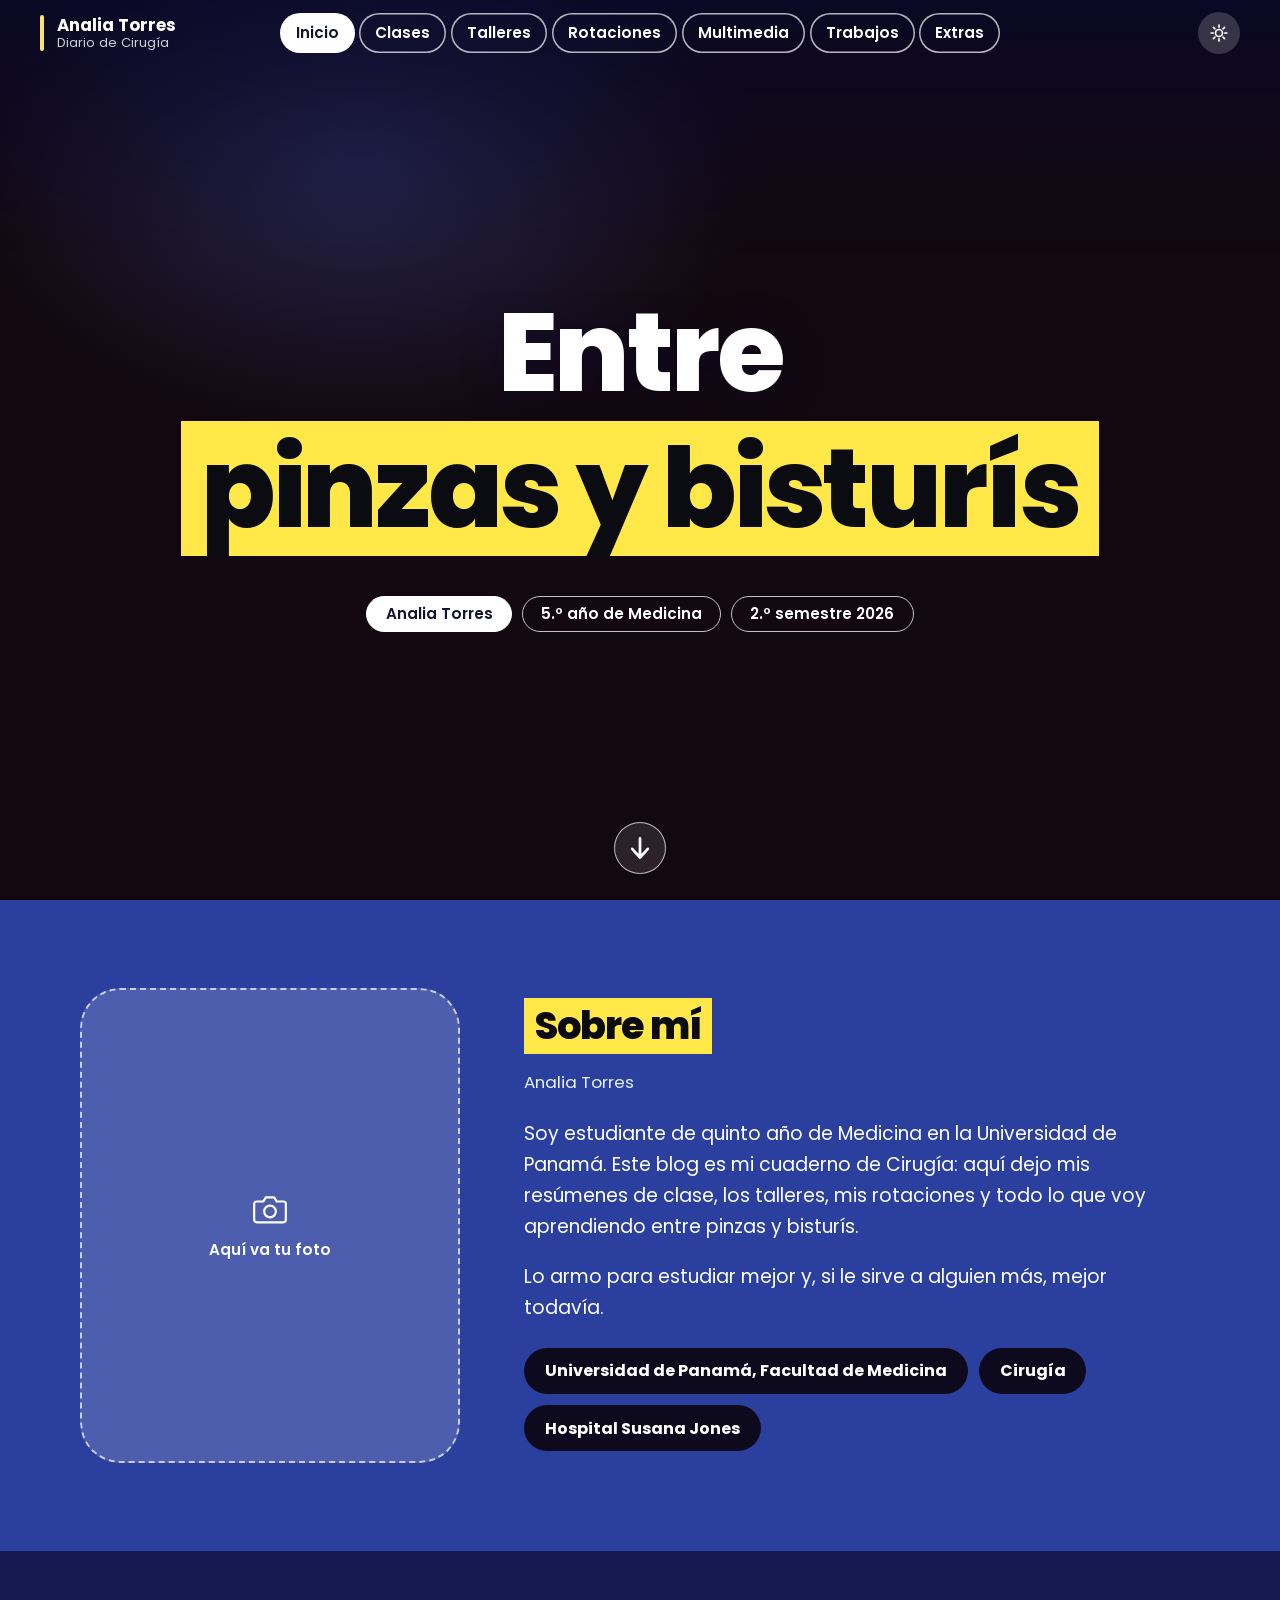
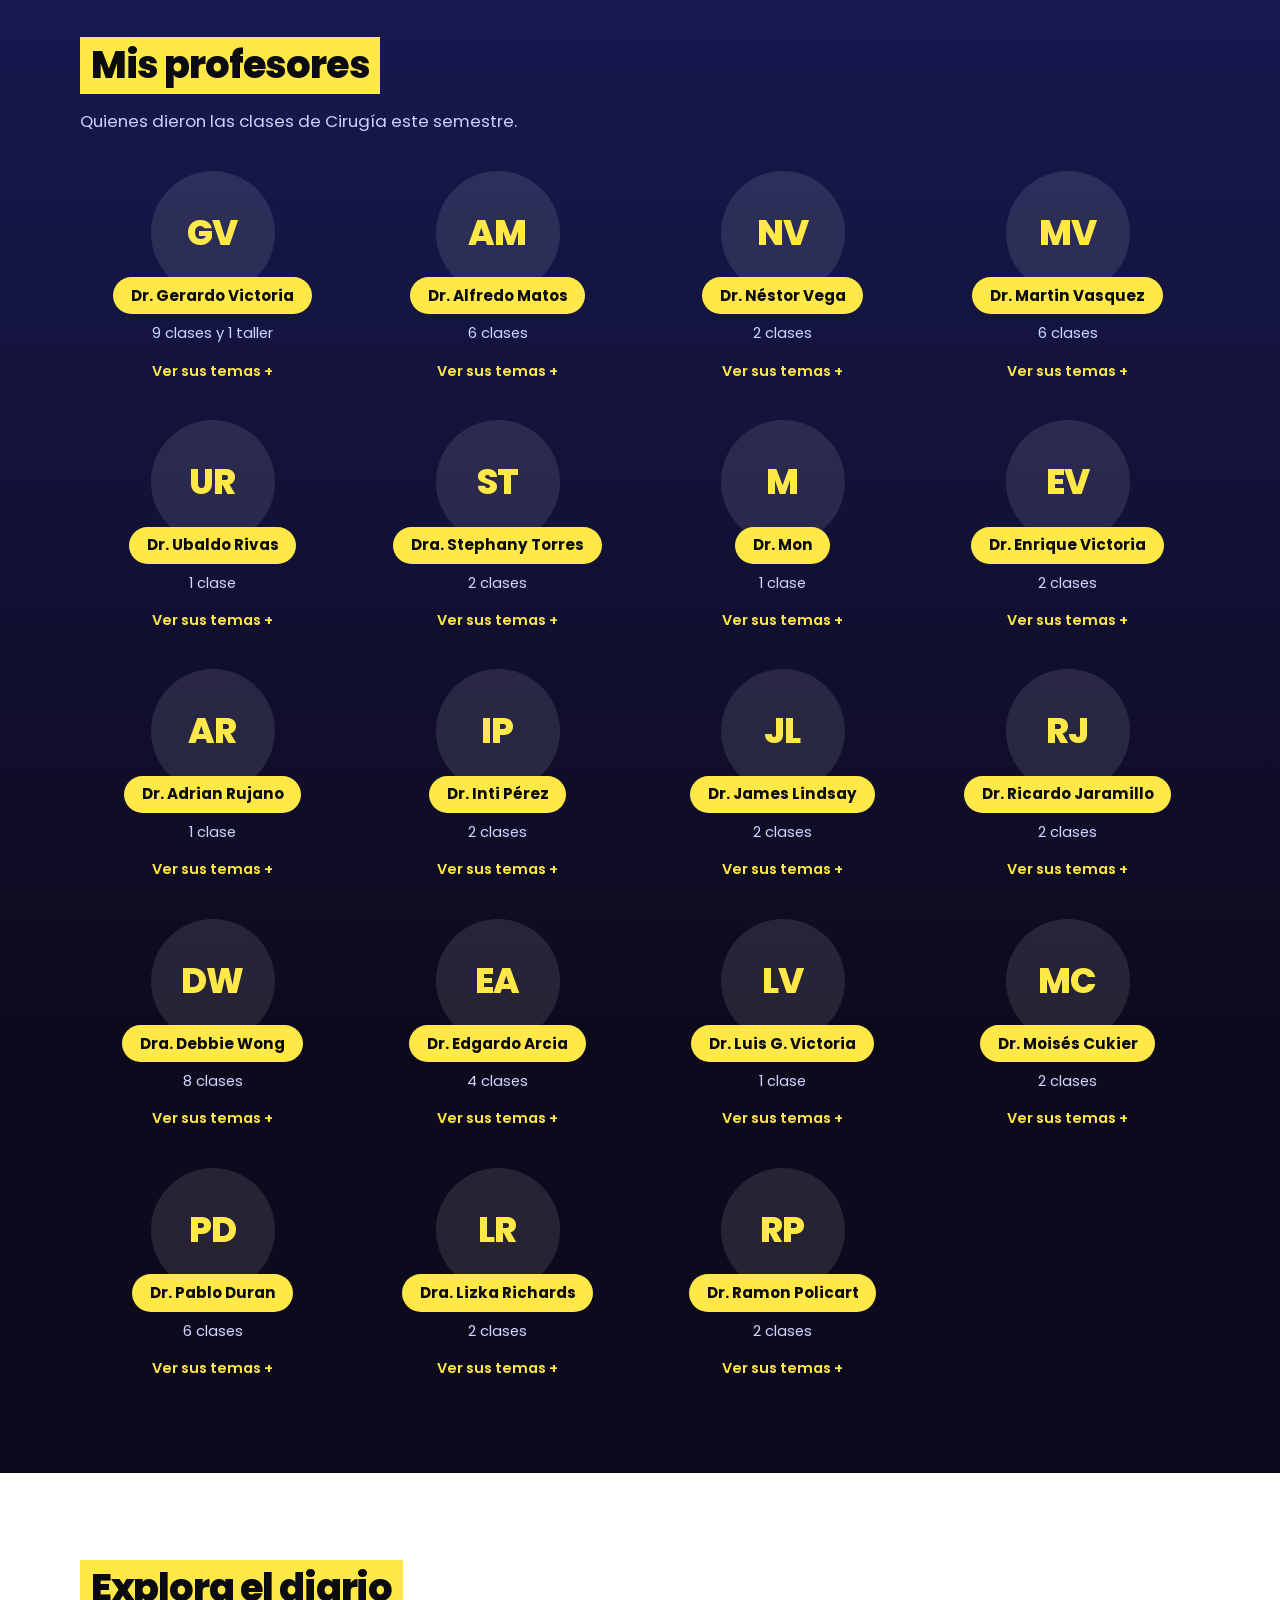
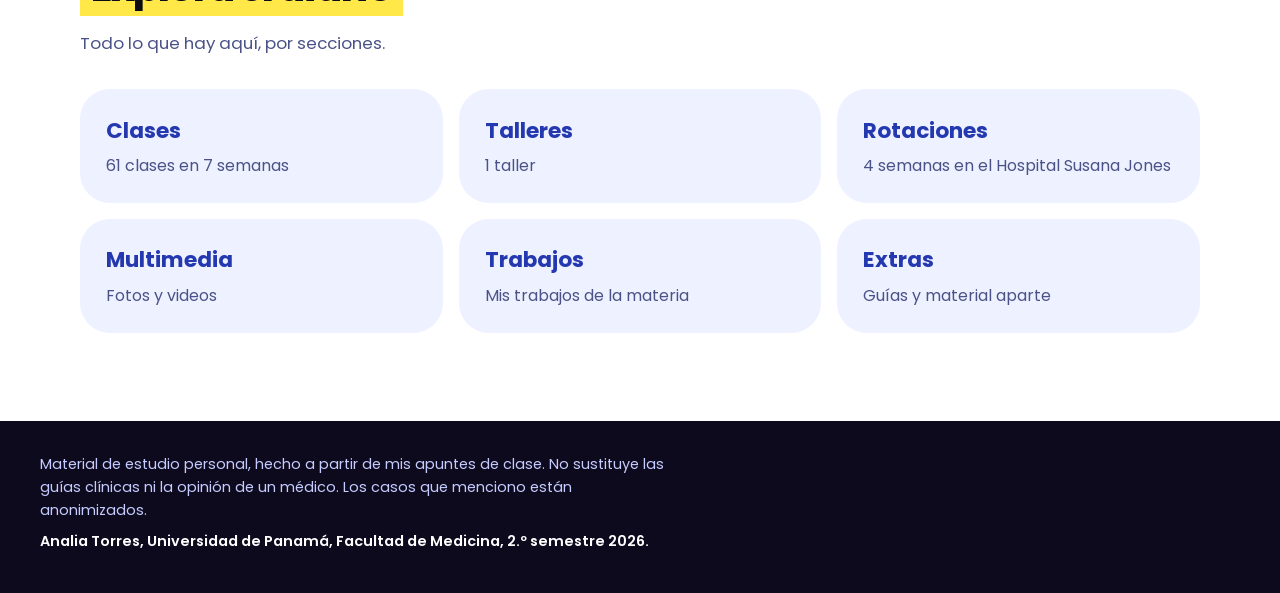
==== commit 68e22bef: "Rename index (3).html to index.html" ====
--- a/index.html
+++ b/index.html
@@ -5,10 +5,10 @@
   <meta name="viewport" content="width=device-width, initial-scale=1">
   <title>Diario de Cirugía - Analia Torres</title>
   <meta name="description" content="Resúmenes de clase, talleres y diario de rotación de Cirugía. Universidad de Panamá, Facultad de Medicina.">
-  <link rel="icon" href="data:image/svg+xml,%3Csvg xmlns='http://www.w3.org/2000/svg' viewBox='0 0 32 32'%3E%3Crect width='32' height='32' rx='16' fill='%2320a3cd'/%3E%3Cpath d='M16 8v16M8 16h16' stroke='white' stroke-width='4.5' stroke-linecap='round'/%3E%3C/svg%3E">
+  <link rel="icon" href="data:image/svg+xml,%3Csvg xmlns='http://www.w3.org/2000/svg' viewBox='0 0 32 32'%3E%3Crect width='32' height='32' rx='16' fill='%23ffe847'/%3E%3Cpath d='M16 8v16M8 16h16' stroke='%23171a52' stroke-width='4.5' stroke-linecap='round'/%3E%3C/svg%3E">
   <link rel="preconnect" href="https://fonts.googleapis.com">
   <link rel="preconnect" href="https://fonts.gstatic.com" crossorigin>
-  <link href="https://fonts.googleapis.com/css2?family=Bricolage+Grotesque:opsz,wdth,wght@12..96,75..100,400..800&family=Source+Serif+4:ital,opsz,wght@0,8..60,400..700;1,8..60,400..600&display=swap" rel="stylesheet">
+  <link href="https://fonts.googleapis.com/css2?family=Poppins:wght@400;500;600;700;800&display=swap" rel="stylesheet">
   <link rel="stylesheet" href="estilos.css">
   <script>
     (function () {
--- a/estilos.css
+++ b/estilos.css
@@ -471,3 +471,265 @@
   .avatar.ini { font-size: 1.8rem; }
   .prof-n { font-size: .85rem; padding: .35rem .8rem; }
 }
+
+/* =====================================================================
+   PORTADA del inicio: quirófano con tinte azul, título con resaltador y herramientas
+   ===================================================================== */
+:root { --f-portada: "Poppins", "Bricolage Grotesque", "Segoe UI", system-ui, sans-serif; }
+
+.portada {
+  --tinte: rgba(26, 46, 214, .62); --resalta: #fce566;
+  position: relative; isolation: isolate; overflow: hidden; color: #fff;
+  min-height: 640px; min-height: max(100svh, 640px);
+  display: grid; place-items: center; padding: 6.5rem 1rem 5rem;
+  background:
+    radial-gradient(45% 38% at 28% 22%, rgba(120, 150, 255, .55), transparent 70%),
+    radial-gradient(40% 34% at 76% 26%, rgba(120, 150, 255, .45), transparent 70%),
+    linear-gradient(180deg, #0f1a80, #0a1150);
+}
+.p-fondo { position: absolute; inset: -7% 0; z-index: -3; transform: translateY(calc(var(--sy, 0) * .28px)); will-change: transform; }
+.p-foto { display: block; width: 100%; height: 100%; object-fit: cover; animation: p-zoom 2.8s cubic-bezier(.2, .7, .2, 1) backwards; }
+.p-tinte { position: absolute; inset: 0; z-index: -2; background: var(--tinte); }
+.p-tinte::after { content: ""; position: absolute; inset: 0; background: linear-gradient(180deg, rgba(5, 10, 60, .6), transparent 32%, transparent 65%, rgba(5, 10, 60, .55)); }
+
+.p-centro { text-align: center; max-width: 100%; }
+.p-titulo {
+  margin: 0; font-family: var(--f-portada); font-weight: 800; color: #fff;
+  font-size: clamp(2.3rem, 8.6vw, 7.4rem); line-height: 1.03; letter-spacing: -.035em; font-variation-settings: normal;
+  text-shadow: 0 .04em .35em rgba(4, 8, 60, .35);
+}
+.p-l1 { display: block; overflow: hidden; padding: .04em .1em .08em; }
+.p-txt { display: inline-block; animation: p-sube .9s cubic-bezier(.2, .8, .2, 1) .35s backwards; }
+.p-l2 { display: inline-block; position: relative; margin-top: .02em; }
+.p-l2t { position: relative; display: inline-block; padding: .02em .28em .1em; color: #0b0b12; text-shadow: none; }
+.p-marca { position: absolute; inset: 0; background: var(--resalta); transform-origin: left center; animation: p-trazo .7s cubic-bezier(.7, 0, .2, 1) .75s backwards; }
+.p-txt2 { position: relative; display: inline-block; animation: p-descubre .7s cubic-bezier(.7, 0, .2, 1) .9s backwards; }
+
+.p-inst { position: absolute; z-index: 3; pointer-events: none; }
+.p-mov { display: block; transform: translate3d(calc(var(--mx, 0) * 22px * var(--k, 1)), calc(var(--my, 0) * 14px * var(--k, 1)), 0); transition: transform .3s ease-out; }
+.p-inst img { display: block; width: auto; }
+.p-pinzas { --k: 1; left: calc(-.75em + var(--xp)); top: calc(-.5em + var(--yp)); }
+.p-pinzas img { height: calc(2.9em * var(--tp)); transform: rotate(var(--gp)); animation: p-izq 1.1s cubic-bezier(.2, 1.15, .3, 1) 1.25s backwards, p-flota-p 6s ease-in-out 2.5s infinite; }
+.p-bisturi { --k: -1; right: calc(-.6em - var(--xb)); top: calc(-.5em + var(--yb)); }
+.p-bisturi img { height: calc(2.9em * var(--tb)); transform: rotate(var(--gb)); animation: p-der 1.1s cubic-bezier(.2, 1.15, .3, 1) 1.4s backwards, p-flota-b 7s ease-in-out 2.6s infinite; }
+
+.p-pills { display: flex; flex-wrap: wrap; justify-content: center; gap: .6rem; margin-top: clamp(1.5rem, 4vw, 2.5rem); animation: p-aparece .8s ease 1.9s backwards; }
+.p-pill { padding: .5rem 1.15rem; border-radius: 999px; border: 1.5px solid rgba(255, 255, 255, .75); font: 600 .95rem/1.2 var(--f-portada); color: #fff; }
+.p-pill.llena { background: #fff; border-color: #fff; color: #10142e; }
+
+.p-bajar { position: absolute; left: 50%; bottom: 1.6rem; width: 52px; height: 52px; margin-left: -26px; display: grid; place-items: center; border: 1.5px solid rgba(255, 255, 255, .7); border-radius: 50%; background: rgba(255, 255, 255, .1); cursor: pointer; animation: p-aparece .8s ease 2.3s backwards, p-rebota 2s ease-in-out 3.1s infinite; }
+.p-bajar:hover { background: rgba(255, 255, 255, .25); }
+
+/* La animación espera a que carguen las imágenes */
+.portada:not(.lista) *, .portada:not(.lista) *::after { animation-play-state: paused !important; }
+
+@keyframes p-zoom { from { transform: scale(1.16); } }
+@keyframes p-sube { from { transform: translateY(115%); } }
+@keyframes p-trazo { from { transform: scaleX(0); } }
+@keyframes p-descubre { from { clip-path: inset(0 100% 0 0); } }
+@keyframes p-izq { from { transform: translateX(-75vw) rotate(calc(var(--gp) - 260deg)); opacity: 0; } }
+@keyframes p-der { from { transform: translateX(75vw) rotate(calc(var(--gb) + 260deg)); opacity: 0; } }
+@keyframes p-flota-p { 0%, 100% { transform: translateY(0) rotate(var(--gp)); } 50% { transform: translateY(-9px) rotate(calc(var(--gp) + 2.5deg)); } }
+@keyframes p-flota-b { 0%, 100% { transform: translateY(0) rotate(var(--gb)); } 50% { transform: translateY(-8px) rotate(calc(var(--gb) - 2.5deg)); } }
+@keyframes p-aparece { from { opacity: 0; transform: translateY(14px); } }
+@keyframes p-rebota { 0%, 100% { transform: translateY(0); } 50% { transform: translateY(7px); } }
+
+@media (max-width: 700px) {
+  .portada { padding-inline: .6rem; }
+  .p-titulo { font-size: clamp(2rem, 9vw, 3.4rem); }
+  .p-pinzas { left: calc(-.5em + var(--xp)); }
+  .p-bisturi { right: calc(-.4em - var(--xb)); }
+  .p-pinzas img { height: calc(2.3em * var(--tp)); }
+  .p-bisturi img { height: calc(2.3em * var(--tb)); }
+}
+@media (prefers-reduced-motion: reduce) {
+  .portada *, .portada *::after { animation: none !important; }
+  .p-mov { transition: none; }
+}
+
+/* ---------- Encabezado: centrado, y transparente sobre la portada ---------- */
+@media (min-width: 1000px) {
+  .top { display: grid; grid-template-columns: 1fr auto 1fr; }
+  #nav { margin: 0; }
+  .theme { justify-self: end; margin-left: 0; }
+}
+.top, #nav a, .theme, .brand-t b, .brand-t small { transition: background-color .35s ease, color .35s ease, border-color .35s ease, backdrop-filter .35s ease; }
+
+body.en-inicio .top { position: fixed; left: 0; right: 0; top: 0; background: transparent; border-bottom-color: transparent; backdrop-filter: none; -webkit-backdrop-filter: none; }
+body.en-inicio:not(.desplazado) .brand { color: #fff; }
+body.en-inicio:not(.desplazado) .brand-t small { color: rgba(255, 255, 255, .8); }
+body.en-inicio:not(.desplazado) .brand-bar { background: var(--resalta, #fce566); }
+body.en-inicio:not(.desplazado) #nav a { color: #fff; box-shadow: inset 0 0 0 1.5px rgba(255, 255, 255, .7); }
+body.en-inicio:not(.desplazado) #nav a:hover { background: rgba(255, 255, 255, .18); }
+body.en-inicio:not(.desplazado) #nav a[aria-current="page"] { background: #fff; color: #10142e; box-shadow: none; }
+body.en-inicio:not(.desplazado) .theme { background: rgba(255, 255, 255, .18); color: #fff; }
+body.en-inicio.desplazado .top { position: fixed; background: color-mix(in srgb, var(--bg) 92%, transparent); border-bottom-color: var(--line); backdrop-filter: blur(10px); -webkit-backdrop-filter: blur(10px); }
+
+/* ---------- Transiciones entre secciones ---------- */
+.ruta-in > * { animation: ruta-in .5s cubic-bezier(.2, .7, .2, 1) backwards; }
+@keyframes ruta-in { from { opacity: 0; transform: translateY(16px); } }
+.revela { opacity: 0; transform: translateY(30px); transition: opacity .8s ease, transform .8s cubic-bezier(.2, .7, .2, 1); transition-delay: var(--d, 0ms); }
+.revela.visto { opacity: 1; transform: none; }
+@media (prefers-reduced-motion: reduce) {
+  .ruta-in > * { animation: none; }
+  .revela { opacity: 1; transform: none; transition: none; }
+}
+
+/* =====================================================================
+   PORTADA COMO IMAGEN (tu diseño de Canva tal cual) y ajustes exactos del modo por capas
+   ===================================================================== */
+.solo-lectores { position: absolute; width: 1px; height: 1px; overflow: hidden; clip: rect(0 0 0 0); white-space: nowrap; }
+
+.portada-img { display: block; padding: 0; height: 100vh; height: 100svh; min-height: 520px; background: #13080f; }
+.pi-fondo { position: absolute; inset: 0; z-index: -3; overflow: hidden; }
+.pi-blur { display: block; width: 100%; height: 100%; object-fit: cover; filter: blur(30px) saturate(1.15); transform: scale(1.2); opacity: 0; }
+.pi-marco { position: absolute; inset: 0; transform: translateY(calc(var(--sy, 0) * .22px)); will-change: transform; }
+.pi-img {
+  position: absolute; inset: 0; width: 100%; height: 100%; object-fit: cover; object-position: center;
+  transform: translate3d(calc(var(--mx, 0) * -14px), calc(var(--my, 0) * -9px), 0) scale(1.03);
+  transition: transform .4s ease-out;
+  animation: pi-abre 1.6s cubic-bezier(.7, 0, .2, 1) backwards;
+}
+.pi-top { position: absolute; inset: 0 0 auto 0; height: 24%; background: linear-gradient(180deg, rgba(5, 8, 50, .72), rgba(5, 8, 50, 0)); pointer-events: none; }
+@keyframes pi-abre { from { clip-path: inset(0 50% 0 50%); transform: scale(1.18); filter: brightness(1.7); } }
+
+@media (max-width: 820px) {
+  .portada-img { height: auto; min-height: 0; padding: 7.6rem 0 4.6rem; }
+  .pi-blur { opacity: 1; }
+  .pi-marco { position: relative; inset: auto; transform: none; overflow: hidden; }
+  .pi-img { position: relative; inset: auto; width: 116%; max-width: none; margin-left: -8%; height: auto; aspect-ratio: 1907 / 1076; object-fit: contain; transform: none; }
+  .pi-top { height: 40%; }
+}
+
+/* Modo por capas: medidas exactas de tu diseño (1366 x 768, título de 89 px) */
+.p-fondo { background: radial-gradient(45% 38% at 28% 22%, rgba(90, 120, 255, .25), transparent 70%), var(--fondo-color, #13080f); }
+.p-foto { opacity: var(--fondo-op, .53); }
+.p-tinte::after { background: linear-gradient(180deg, rgba(5, 8, 50, .6), transparent 28%); }
+.p-titulo { letter-spacing: -.03em; }
+.p-l2t { line-height: 1.23; padding: 0 .18em; }
+.p-inst { transform: translate(-50%, -50%); right: auto; }
+.p-inst .p-mov { width: 100%; height: 100%; }
+.p-inst img { width: 100%; height: 100%; object-fit: contain; }
+.p-pinzas { left: calc(-.12em + var(--xp)); top: calc(.77em + var(--yp)); width: calc(2.63em * var(--tp)); height: calc(1.76em * var(--tp)); }
+.p-bisturi { left: calc(100% + var(--xb)); top: calc(.82em + var(--yb)); width: calc(3.03em * var(--tb)); height: calc(2.03em * var(--tb)); }
+
+/* =====================================================================
+   TEMA "QUIRÓFANO": colores y letra tomados de la portada
+   (azul del quirófano, amarillo del resaltador, negro violáceo, Poppins)
+   ===================================================================== */
+:root {
+  --amarillo: #ffe847;
+  --tinta: #0b0b12;
+  --bg: #ffffff;
+  --sky: #dde3ff;
+  --azul: #ffe847;            /* el acento brillante ahora es el amarillo */
+  --azul-banda: #2b3f9e;      /* el azul de la foto */
+  --acc: #2438b0;
+  --on-acc: #ffffff;
+  --noche: #0b0b12;
+  --pizarra: #171a52;
+  --head: #0d1140;
+  --ink: #0d1140;
+  --muted: #4b5288;
+  --soft: #eef1ff;
+  --line: #d3d9ff;
+  --banda-oscura: #0e0a1e;
+  --f-ui: "Poppins", "Segoe UI", system-ui, -apple-system, Roboto, sans-serif;
+  --f-read: "Poppins", "Segoe UI", system-ui, -apple-system, Roboto, sans-serif;
+}
+[data-theme="dark"] {
+  --bg: #0c1030;
+  --sky: #232c86;
+  --acc: #aab8ff;
+  --on-acc: #0c1030;
+  --azul-banda: #2b3f9e;
+  --head: #eef1ff;
+  --ink: #eef1ff;
+  --muted: #aab2e8;
+  --soft: #161c5a;
+  --line: #2a3388;
+  --banda-oscura: #08061a;
+}
+
+body { line-height: 1.6; }
+h1, h2, h3, h4 { font-variation-settings: normal; letter-spacing: -.03em; font-weight: 800; }
+
+/* ---- Títulos con resaltador amarillo, como en la portada ---- */
+.tit { border-left: 0; padding-left: 0; }
+.tit h1, .tit h2, .banda .tit h1, .banda .tit h2, .banda.oscura .tit h2, .cab .tit h1, .tit-blanco h2 {
+  display: inline; background: var(--amarillo); color: var(--tinta);
+  padding: .02em .28em .07em; line-height: 1.34; font-weight: 800; letter-spacing: -.03em;
+  -webkit-box-decoration-break: clone; box-decoration-break: clone;
+}
+.tit h1 { font-size: clamp(1.9rem, 5vw, 3.5rem); }
+.tit h2 { font-size: clamp(1.5rem, 3.4vw, 2.4rem); }
+.tit .sub { display: block; margin-top: 1.1rem; }
+.hl { display: inline-block; background: var(--amarillo); color: var(--tinta); padding: .02em .3em .07em; }
+.sem > h2 { border-left: 0; padding-left: 0; color: var(--ink); }
+
+/* ---- Encabezado azul oscuro, como el menú de tu portada ---- */
+.top { background: rgba(10, 13, 60, .94); border-bottom: 1px solid rgba(255, 255, 255, .12); }
+.brand, .brand-t b { color: #fff; }
+.brand-t small { color: rgba(255, 255, 255, .75); }
+.brand-bar { background: var(--amarillo); }
+#nav a { color: #fff; box-shadow: inset 0 0 0 1.5px rgba(255, 255, 255, .55); }
+#nav a:hover { background: rgba(255, 255, 255, .16); }
+#nav a[aria-current="page"] { background: #fff; color: var(--tinta); box-shadow: none; }
+.theme { background: rgba(255, 255, 255, .16); color: #fff; }
+.theme:hover { background: var(--amarillo); color: var(--tinta); }
+body.en-inicio.desplazado .top { background: rgba(10, 13, 60, .94); border-bottom-color: rgba(255, 255, 255, .12); }
+
+/* ---- Bandas: foto del quirófano en azul, azul de la foto y negro violáceo ---- */
+.banda.sky, .banda.cab {
+  color: #fff;
+  background:
+    linear-gradient(180deg, rgba(31, 42, 140, .82), rgba(14, 10, 40, .93)),
+    url("archivos/portada.jpg") 50% 100% / 170% auto no-repeat,
+    #171a52;
+}
+.banda.azul { background: var(--azul-banda); color: #fff; }
+.banda.oscura { background: linear-gradient(180deg, #171a52, #0e0a1e 70%); color: #fff; }
+.cab .tit .sub, [data-theme="dark"] .cab .tit .sub { color: #dfe4ff; }
+.cab .back { color: #fff; }
+.cab .by { color: #dfe4ff; }
+.cab .pill, [data-theme="dark"] .cab .pill { background: transparent; color: #fff; box-shadow: inset 0 0 0 1.5px rgba(255, 255, 255, .7); }
+.cab .pill.azul { background: var(--amarillo); color: var(--tinta); box-shadow: none; }
+.cab .pill.oscura { background: rgba(255, 255, 255, .14); box-shadow: none; }
+.tabs button, .chip, [data-theme="dark"] .tabs button, [data-theme="dark"] .chip { background: transparent; color: #fff; box-shadow: inset 0 0 0 1.5px rgba(255, 255, 255, .7); }
+.tabs button:hover, .chip:hover { background: rgba(255, 255, 255, .18); color: #fff; }
+.tabs button[aria-selected="true"], .chip[aria-pressed="true"] { background: #fff; color: var(--tinta); box-shadow: none; }
+
+/* ---- Botones y píldoras ---- */
+.btn { background: var(--amarillo); border-color: var(--amarillo); color: var(--tinta); transition: transform .2s ease, filter .2s ease, background-color .2s ease; }
+.btn:hover { filter: none; transform: translateY(-2px); background: #fff06f; border-color: #fff06f; }
+.btn.ghost { background: transparent; color: var(--acc); border-color: var(--acc); }
+.btn.ghost:hover { background: var(--soft); transform: translateY(-2px); }
+.btn.claro { background: #fff; border-color: #fff; color: var(--tinta); }
+.btn.contorno { background: transparent; border-color: #fff; color: #fff; }
+.pill { background: var(--soft); color: var(--head); }
+.pill.azul { background: var(--amarillo); color: var(--tinta); }
+.pill.oscura { background: #171a52; color: #fff; }
+.banda.azul .pill.oscura { background: #0e0a1e; }
+.repasar[aria-pressed="true"] { background: var(--acc); color: var(--on-acc); }
+
+/* ---- Listas y tarjetas ---- */
+.row .n, .prof-n { background: var(--amarillo); color: var(--tinta); }
+.row:hover { background: var(--sky); }
+.tag.taller { background: var(--amarillo); color: var(--tinta); }
+.cuerpo { font-size: 1.05rem; line-height: 1.75; }
+.cuerpo h3 { border-left-color: var(--amarillo); }
+.atajo { background: var(--soft); }
+.atajo:hover { border-color: var(--amarillo); }
+.prof-d { color: #cfd5ff; }
+.prof summary { color: var(--amarillo); }
+.avatar.ini { background: rgba(255, 255, 255, .1); color: var(--amarillo); }
+.prof ul { background: rgba(255, 255, 255, .08); }
+.fc[aria-expanded="true"] .q, .banda.oscura .tit .sub { color: #c9d2ff; }
+.fc[aria-expanded="true"] .q { color: var(--amarillo); }
+.dia::before, .trabajo details[open] { border-color: var(--amarillo); }
+.lb { background: rgba(8, 10, 40, .94); }
+.pie { background: #0e0a1e; color: #c5ccff; }
+.tinta { fill: #0b0b12; }
+.tintas { stroke: #0b0b12; }
+.visor-bar .btn.ghost { border-color: #fff; color: #fff; }
+.visor-bar .btn.ghost:hover { background: rgba(255, 255, 255, .16); }
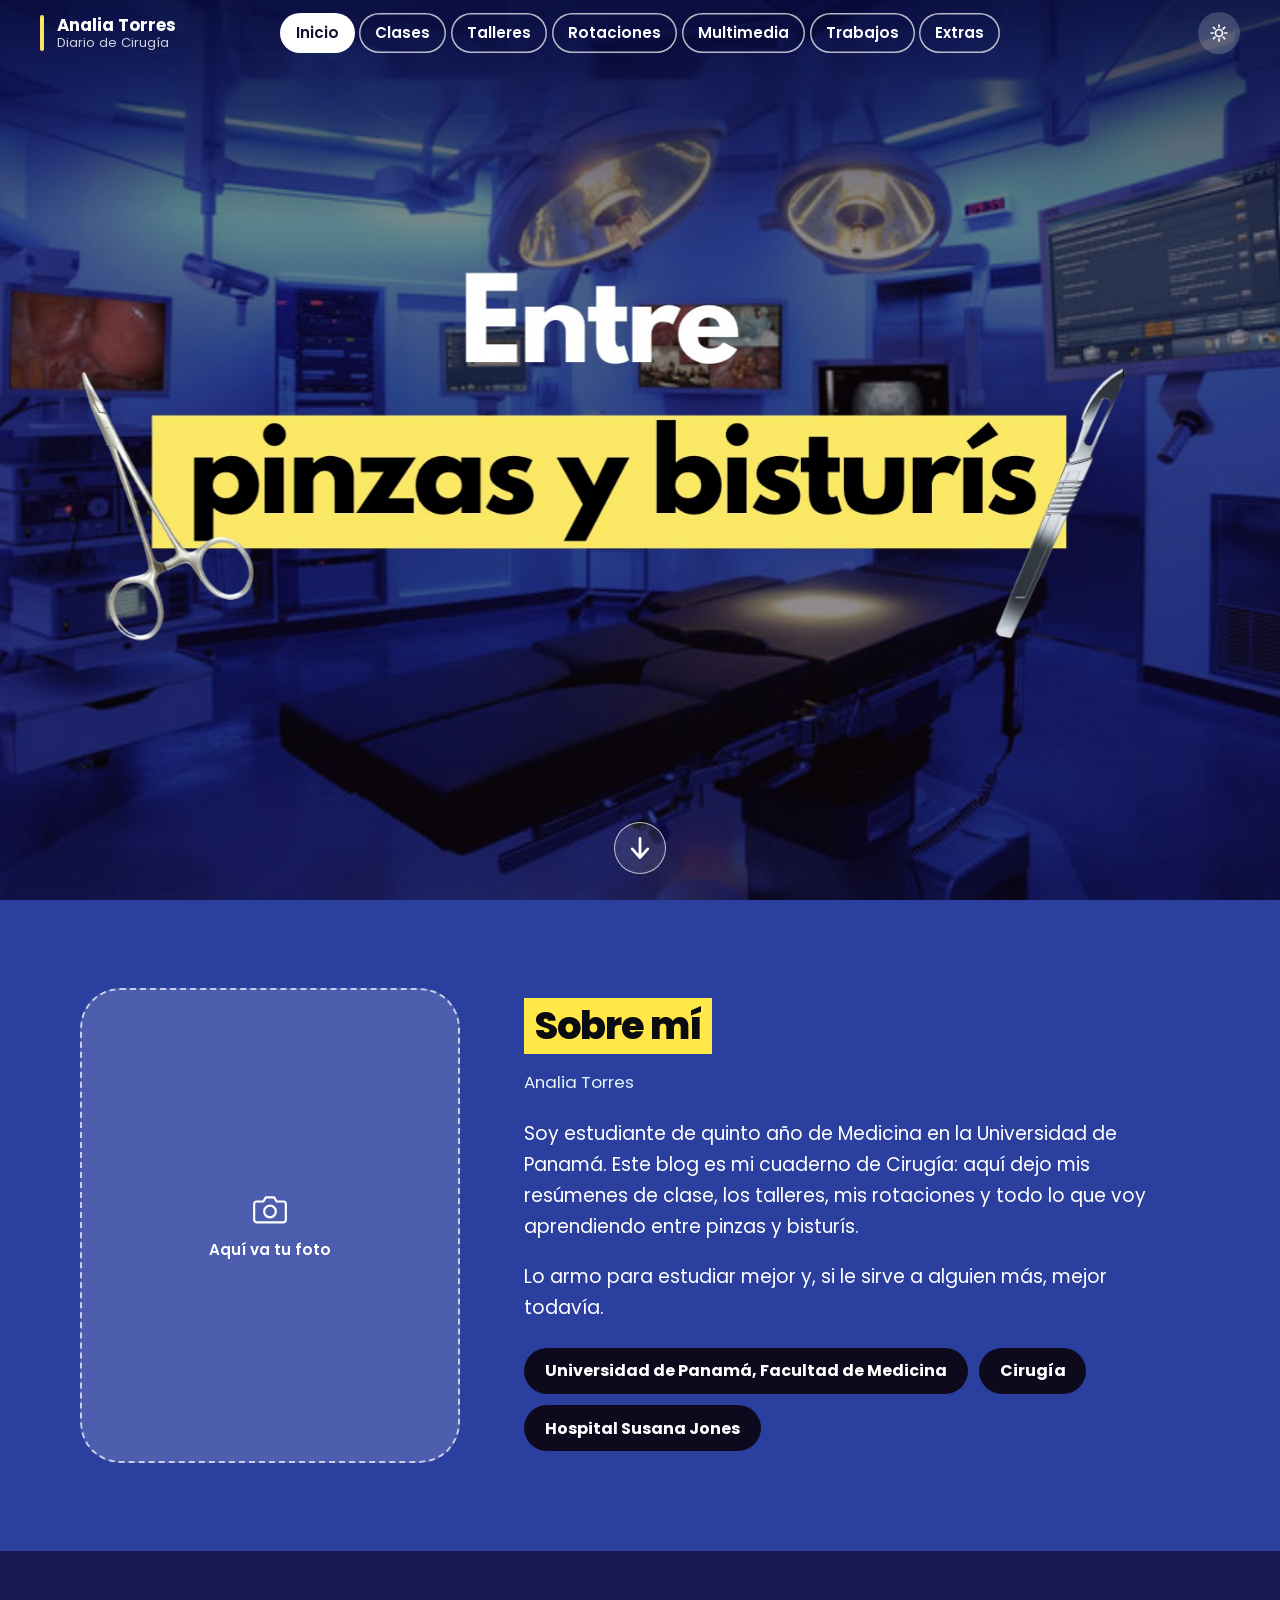
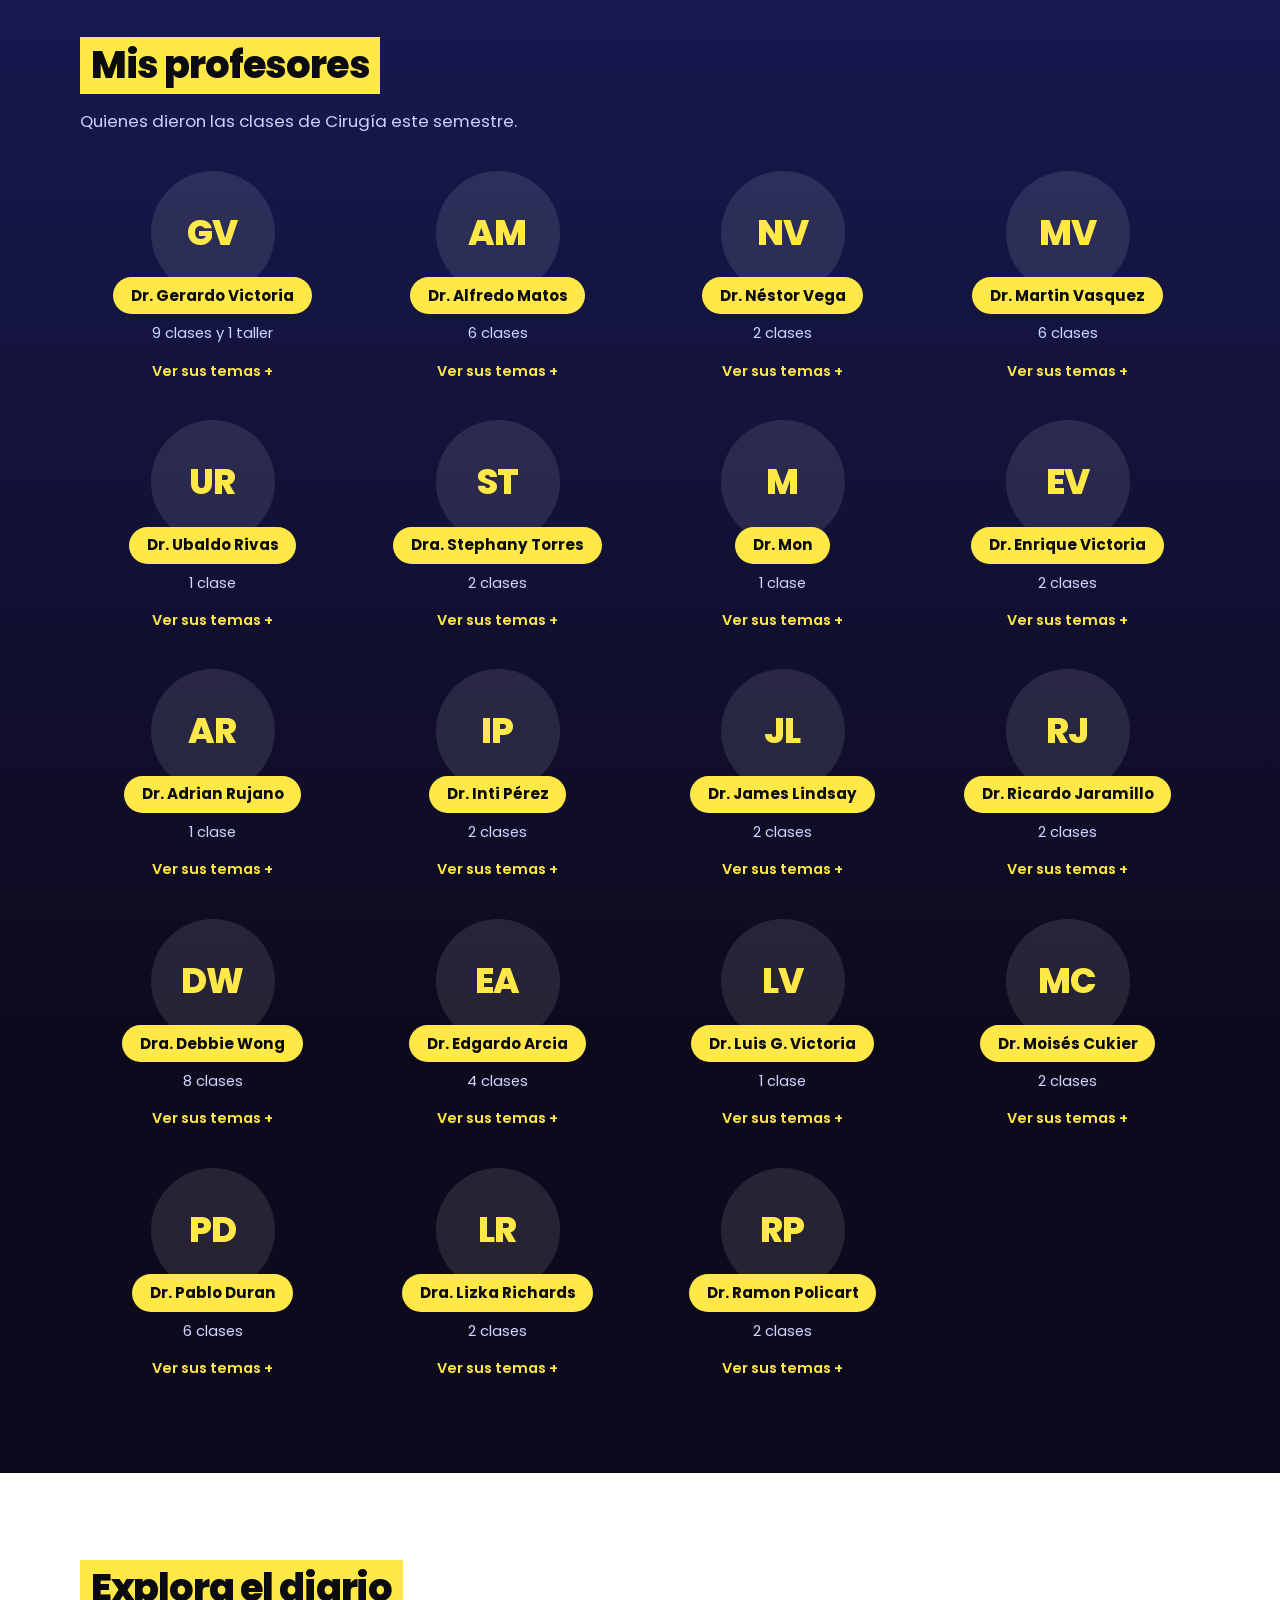
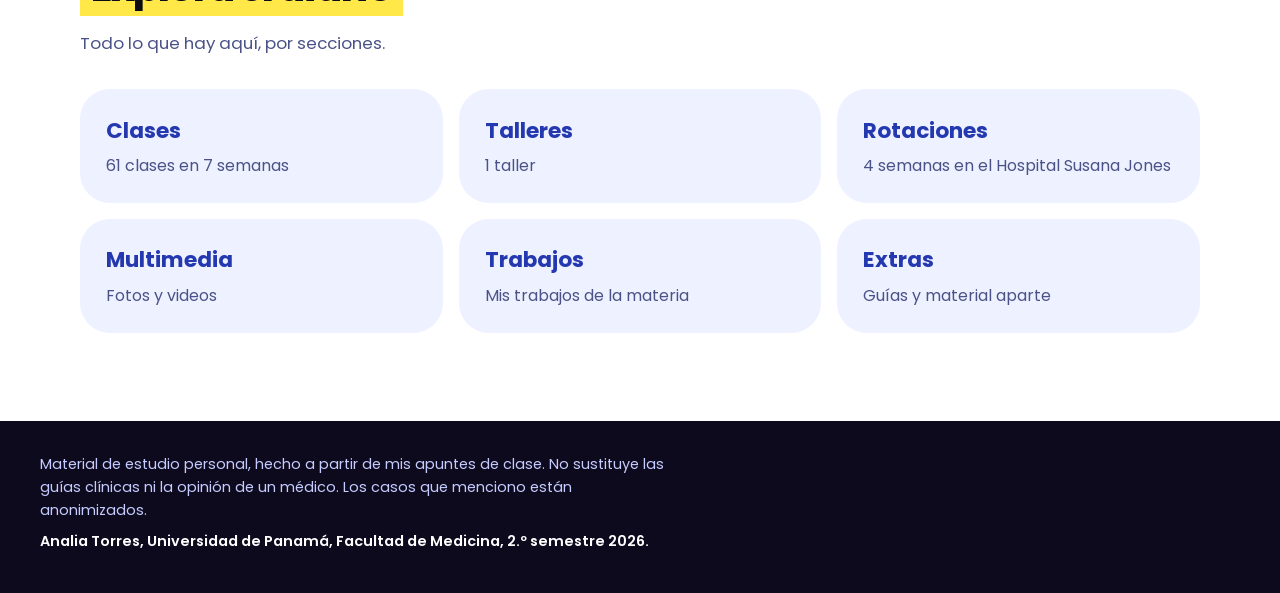
==== commit 1e234b7d: "Rename index (4).html to index.html" ====
--- a/index.html
+++ b/index.html
@@ -9,7 +9,7 @@
   <link rel="preconnect" href="https://fonts.googleapis.com">
   <link rel="preconnect" href="https://fonts.gstatic.com" crossorigin>
   <link href="https://fonts.googleapis.com/css2?family=Poppins:wght@400;500;600;700;800&display=swap" rel="stylesheet">
-  <link rel="stylesheet" href="estilos.css">
+  <link rel="stylesheet" href="estilos.css?v=9">
   <script>
     (function () {
       try {
@@ -54,7 +54,7 @@
 
   <noscript><p style="padding:2rem">Este blog necesita JavaScript activado para mostrar su contenido.</p></noscript>
 
-  <script src="contenido.js"></script>
-  <script src="app.js"></script>
+  <script src="contenido.js?v=9"></script>
+  <script src="app.js?v=9"></script>
 </body>
 </html>
--- a/estilos.css
+++ b/estilos.css
@@ -684,6 +684,7 @@
   color: #fff;
   background:
     linear-gradient(180deg, rgba(31, 42, 140, .82), rgba(14, 10, 40, .93)),
+    url("portada.jpg") 50% 100% / 170% auto no-repeat,
     url("archivos/portada.jpg") 50% 100% / 170% auto no-repeat,
     #171a52;
 }
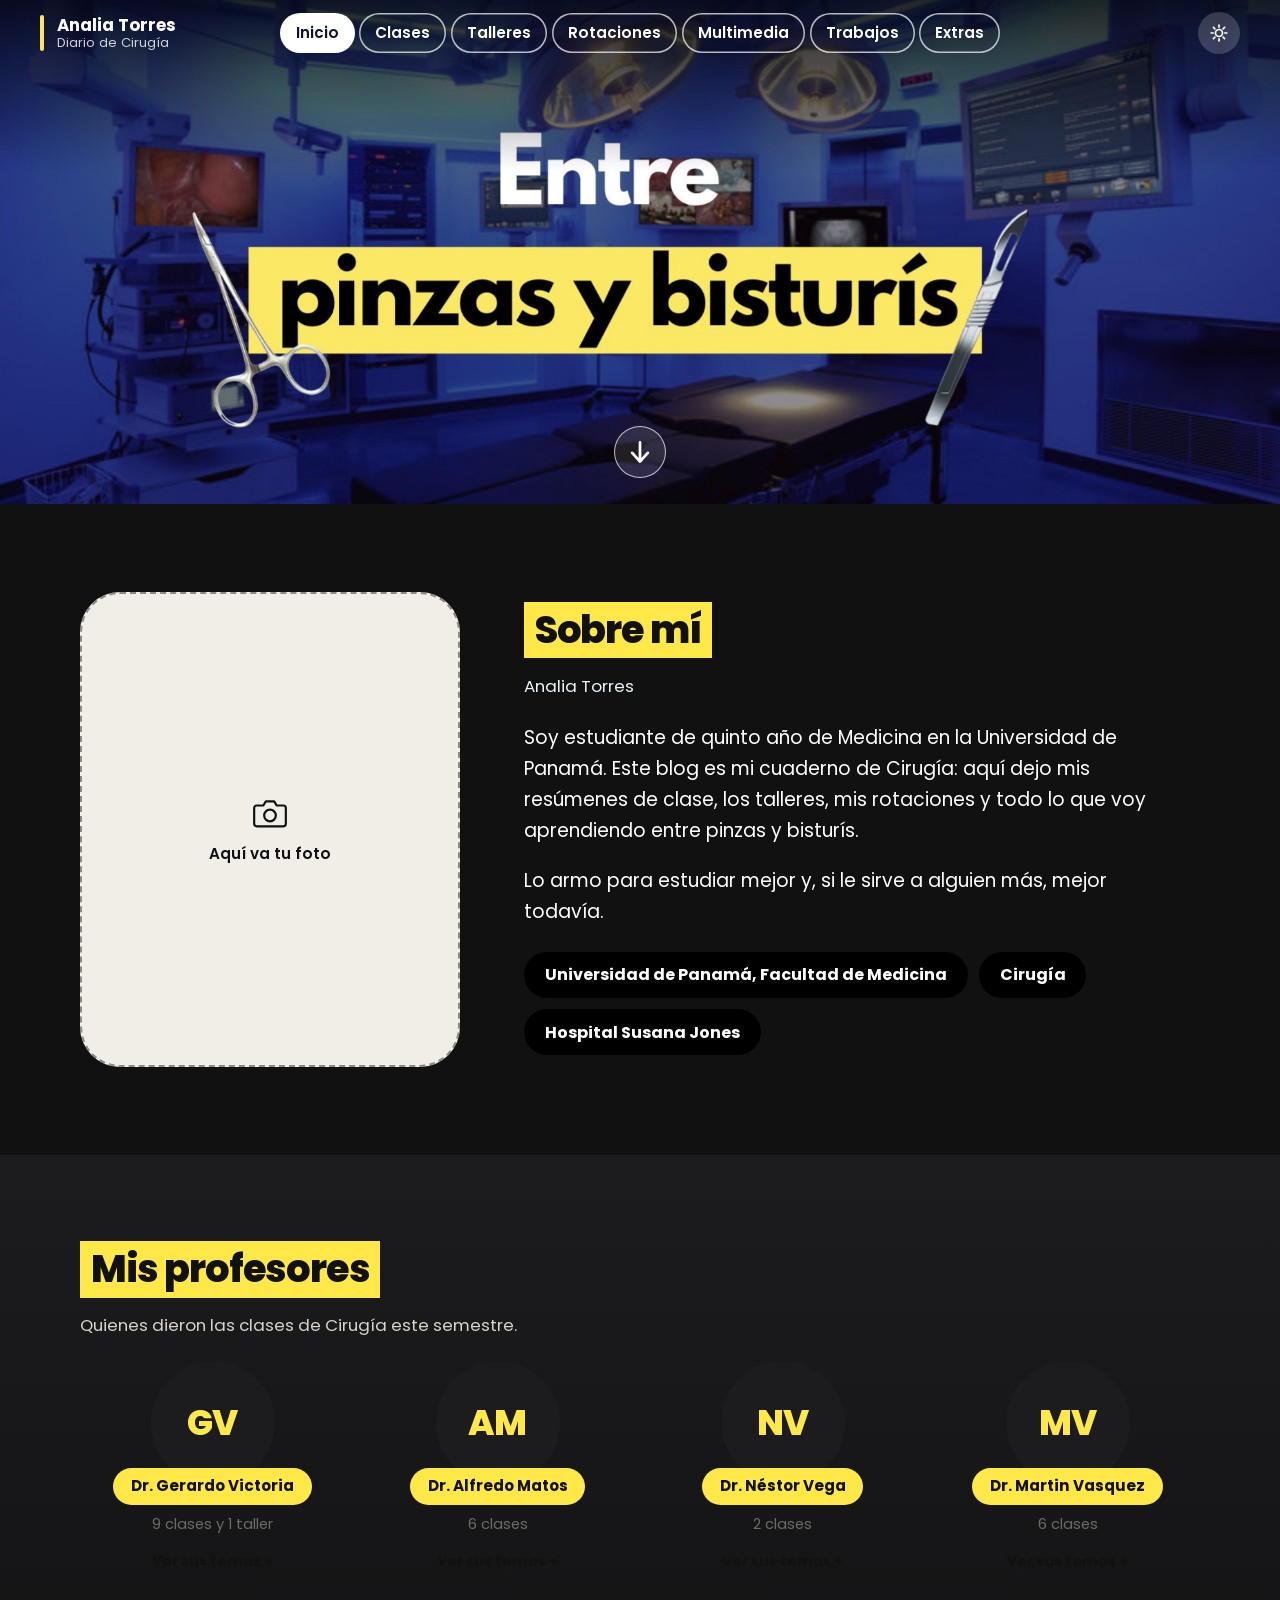
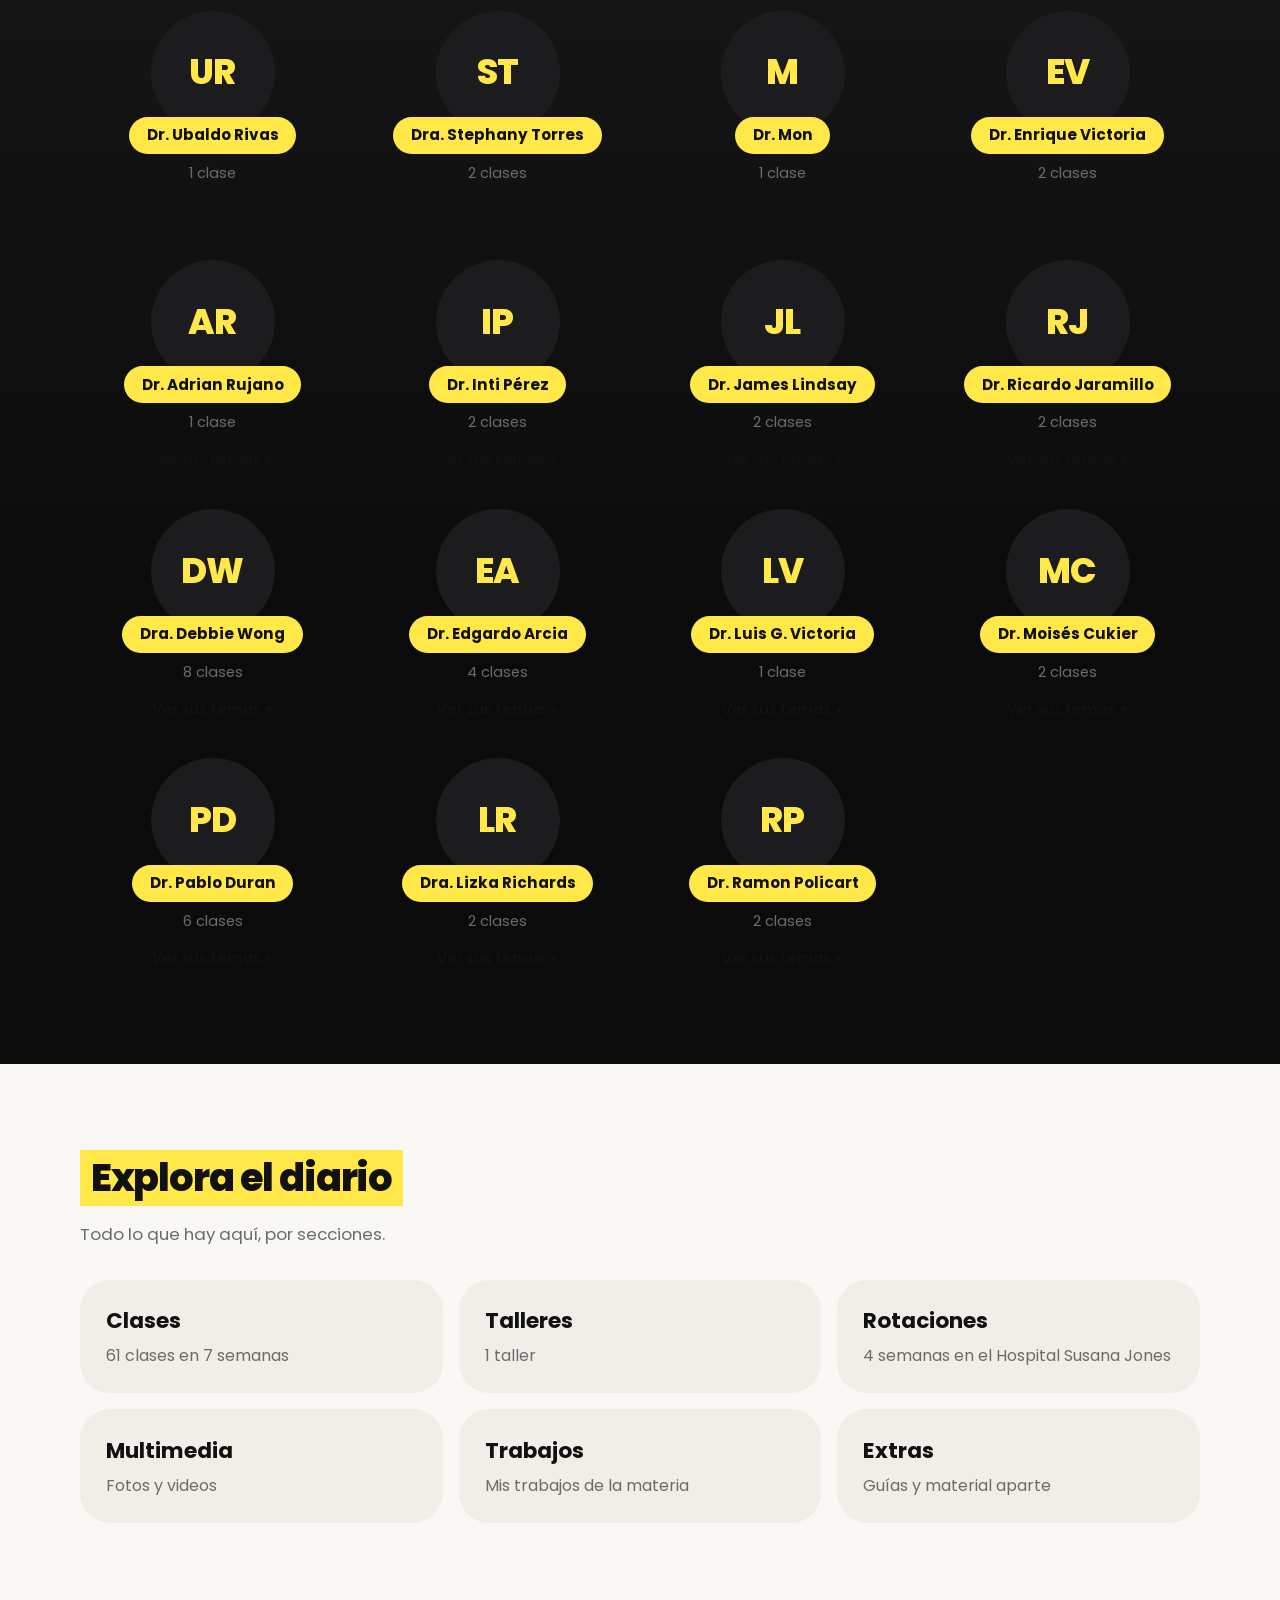
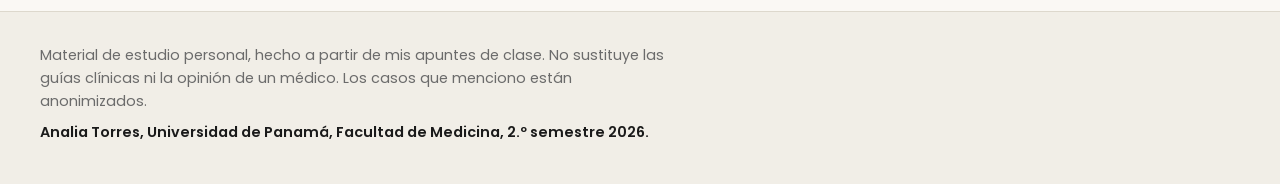
==== commit 9de90ed1: "Rename index (5).html to index.html" ====
--- a/index.html
+++ b/index.html
@@ -9,7 +9,7 @@
   <link rel="preconnect" href="https://fonts.googleapis.com">
   <link rel="preconnect" href="https://fonts.gstatic.com" crossorigin>
   <link href="https://fonts.googleapis.com/css2?family=Poppins:wght@400;500;600;700;800&display=swap" rel="stylesheet">
-  <link rel="stylesheet" href="estilos.css?v=9">
+  <link rel="stylesheet" href="estilos.css?v=14">
   <script>
     (function () {
       try {
@@ -54,7 +54,7 @@
 
   <noscript><p style="padding:2rem">Este blog necesita JavaScript activado para mostrar su contenido.</p></noscript>
 
-  <script src="contenido.js?v=9"></script>
-  <script src="app.js?v=9"></script>
+  <script src="contenido.js?v=14"></script>
+  <script src="app.js?v=14"></script>
 </body>
 </html>
--- a/estilos.css
+++ b/estilos.css
@@ -590,7 +590,7 @@
   transition: transform .4s ease-out;
   animation: pi-abre 1.6s cubic-bezier(.7, 0, .2, 1) backwards;
 }
-.pi-top { position: absolute; inset: 0 0 auto 0; height: 24%; background: linear-gradient(180deg, rgba(5, 8, 50, .72), rgba(5, 8, 50, 0)); pointer-events: none; }
+.pi-top { position: absolute; inset: 0 0 auto 0; height: 24%; background: linear-gradient(180deg, rgba(0, 0, 0, .72), rgba(0, 0, 0, 0)); pointer-events: none; }
 @keyframes pi-abre { from { clip-path: inset(0 50% 0 50%); transform: scale(1.18); filter: brightness(1.7); } }
 
 @media (max-width: 820px) {
@@ -604,7 +604,7 @@
 /* Modo por capas: medidas exactas de tu diseño (1366 x 768, título de 89 px) */
 .p-fondo { background: radial-gradient(45% 38% at 28% 22%, rgba(90, 120, 255, .25), transparent 70%), var(--fondo-color, #13080f); }
 .p-foto { opacity: var(--fondo-op, .53); }
-.p-tinte::after { background: linear-gradient(180deg, rgba(5, 8, 50, .6), transparent 28%); }
+.p-tinte::after { background: linear-gradient(180deg, rgba(0, 0, 0, .6), transparent 28%); }
 .p-titulo { letter-spacing: -.03em; }
 .p-l2t { line-height: 1.23; padding: 0 .18em; }
 .p-inst { transform: translate(-50%, -50%); right: auto; }
@@ -614,41 +614,41 @@
 .p-bisturi { left: calc(100% + var(--xb)); top: calc(.82em + var(--yb)); width: calc(3.03em * var(--tb)); height: calc(2.03em * var(--tb)); }
 
 /* =====================================================================
-   TEMA "QUIRÓFANO": colores y letra tomados de la portada
-   (azul del quirófano, amarillo del resaltador, negro violáceo, Poppins)
+   TEMA "QUIRÓFANO EN NEGRO": negro y off-white, con el amarillo de la
+   portada como único acento de color. Letra: Poppins.
    ===================================================================== */
 :root {
   --amarillo: #ffe847;
-  --tinta: #0b0b12;
-  --bg: #ffffff;
-  --sky: #dde3ff;
-  --azul: #ffe847;            /* el acento brillante ahora es el amarillo */
-  --azul-banda: #2b3f9e;      /* el azul de la foto */
-  --acc: #2438b0;
-  --on-acc: #ffffff;
-  --noche: #0b0b12;
-  --pizarra: #171a52;
-  --head: #0d1140;
-  --ink: #0d1140;
-  --muted: #4b5288;
-  --soft: #eef1ff;
-  --line: #d3d9ff;
-  --banda-oscura: #0e0a1e;
+  --tinta: #111111;
+  --bg: #faf8f4;              /* off-white */
+  --sky: #f1eee7;             /* off-white un poco más oscuro, para cabeceras */
+  --azul: #ffe847;            /* el acento brillante es el amarillo */
+  --azul-banda: #111111;      /* antes azul de la foto: ahora negro */
+  --acc: #111111;
+  --on-acc: #faf8f4;
+  --noche: #0b0b0c;
+  --pizarra: #1c1c1e;
+  --head: #111111;
+  --ink: #1a1a1a;
+  --muted: #6b6b6b;
+  --soft: #f1eee7;
+  --line: #ddd8cd;
+  --banda-oscura: #0b0b0c;
   --f-ui: "Poppins", "Segoe UI", system-ui, -apple-system, Roboto, sans-serif;
   --f-read: "Poppins", "Segoe UI", system-ui, -apple-system, Roboto, sans-serif;
 }
 [data-theme="dark"] {
-  --bg: #0c1030;
-  --sky: #232c86;
-  --acc: #aab8ff;
-  --on-acc: #0c1030;
-  --azul-banda: #2b3f9e;
-  --head: #eef1ff;
-  --ink: #eef1ff;
-  --muted: #aab2e8;
-  --soft: #161c5a;
-  --line: #2a3388;
-  --banda-oscura: #08061a;
+  --bg: #121212;
+  --sky: #1c1c1c;
+  --acc: #f2efe8;
+  --on-acc: #121212;
+  --azul-banda: #000000;
+  --head: #f5f2ec;
+  --ink: #ece8e0;
+  --muted: #a6a29a;
+  --soft: #1c1c1c;
+  --line: #333029;
+  --banda-oscura: #000000;
 }
 
 body { line-height: 1.6; }
@@ -668,7 +668,7 @@
 .sem > h2 { border-left: 0; padding-left: 0; color: var(--ink); }
 
 /* ---- Encabezado azul oscuro, como el menú de tu portada ---- */
-.top { background: rgba(10, 13, 60, .94); border-bottom: 1px solid rgba(255, 255, 255, .12); }
+.top { background: rgba(10, 10, 10, .94); border-bottom: 1px solid rgba(255, 255, 255, .12); }
 .brand, .brand-t b { color: #fff; }
 .brand-t small { color: rgba(255, 255, 255, .75); }
 .brand-bar { background: var(--amarillo); }
@@ -677,22 +677,24 @@
 #nav a[aria-current="page"] { background: #fff; color: var(--tinta); box-shadow: none; }
 .theme { background: rgba(255, 255, 255, .16); color: #fff; }
 .theme:hover { background: var(--amarillo); color: var(--tinta); }
-body.en-inicio.desplazado .top { background: rgba(10, 13, 60, .94); border-bottom-color: rgba(255, 255, 255, .12); }
-
-/* ---- Bandas: foto del quirófano en azul, azul de la foto y negro violáceo ---- */
-.banda.sky, .banda.cab {
-  color: #fff;
+body.en-inicio.desplazado .top { background: rgba(10, 10, 10, .94); border-bottom-color: rgba(255, 255, 255, .12); }
+
+/* ---- Bandas: foto del quirófano en blanco y negro, sobre fondo negro ---- */
+.banda.sky, .banda.cab { position: relative; isolation: isolate; color: #fff; background: #0b0b0c; }
+.banda.sky::before, .banda.cab::before {
+  content: ""; position: absolute; inset: 0; z-index: -1;
   background:
-    linear-gradient(180deg, rgba(31, 42, 140, .82), rgba(14, 10, 40, .93)),
+    linear-gradient(180deg, rgba(0, 0, 0, .55), rgba(0, 0, 0, .82)),
+    url("portada-escena.jpg") 50% 100% / 170% auto no-repeat,
     url("portada.jpg") 50% 100% / 170% auto no-repeat,
-    url("archivos/portada.jpg") 50% 100% / 170% auto no-repeat,
-    #171a52;
+    url("archivos/portada-escena.jpg") 50% 100% / 170% auto no-repeat,
+    url("archivos/portada.jpg") 50% 100% / 170% auto no-repeat;
 }
 .banda.azul { background: var(--azul-banda); color: #fff; }
-.banda.oscura { background: linear-gradient(180deg, #171a52, #0e0a1e 70%); color: #fff; }
-.cab .tit .sub, [data-theme="dark"] .cab .tit .sub { color: #dfe4ff; }
+.banda.oscura { background: linear-gradient(180deg, #1c1c1e, #0b0b0c 70%); color: #fff; }
+.cab .tit .sub, [data-theme="dark"] .cab .tit .sub { color: #e6e3da; }
 .cab .back { color: #fff; }
-.cab .by { color: #dfe4ff; }
+.cab .by { color: #e6e3da; }
 .cab .pill, [data-theme="dark"] .cab .pill { background: transparent; color: #fff; box-shadow: inset 0 0 0 1.5px rgba(255, 255, 255, .7); }
 .cab .pill.azul { background: var(--amarillo); color: var(--tinta); box-shadow: none; }
 .cab .pill.oscura { background: rgba(255, 255, 255, .14); box-shadow: none; }
@@ -709,8 +711,8 @@
 .btn.contorno { background: transparent; border-color: #fff; color: #fff; }
 .pill { background: var(--soft); color: var(--head); }
 .pill.azul { background: var(--amarillo); color: var(--tinta); }
-.pill.oscura { background: #171a52; color: #fff; }
-.banda.azul .pill.oscura { background: #0e0a1e; }
+.pill.oscura { background: #1c1c1e; color: #fff; }
+.banda.azul .pill.oscura { background: #000000; }
 .repasar[aria-pressed="true"] { background: var(--acc); color: var(--on-acc); }
 
 /* ---- Listas y tarjetas ---- */
@@ -721,16 +723,90 @@
 .cuerpo h3 { border-left-color: var(--amarillo); }
 .atajo { background: var(--soft); }
 .atajo:hover { border-color: var(--amarillo); }
-.prof-d { color: #cfd5ff; }
+.prof-d { color: #cfcbc0; }
 .prof summary { color: var(--amarillo); }
 .avatar.ini { background: rgba(255, 255, 255, .1); color: var(--amarillo); }
 .prof ul { background: rgba(255, 255, 255, .08); }
-.fc[aria-expanded="true"] .q, .banda.oscura .tit .sub { color: #c9d2ff; }
+.fc[aria-expanded="true"] .q, .banda.oscura .tit .sub { color: #d8d4ca; }
 .fc[aria-expanded="true"] .q { color: var(--amarillo); }
 .dia::before, .trabajo details[open] { border-color: var(--amarillo); }
 .lb { background: rgba(8, 10, 40, .94); }
-.pie { background: #0e0a1e; color: #c5ccff; }
+.pie { background: #0b0b0c; color: #cfcbc0; }
 .tinta { fill: #0b0b12; }
 .tintas { stroke: #0b0b12; }
 .visor-bar .btn.ghost { border-color: #fff; color: #fff; }
 .visor-bar .btn.ghost:hover { background: rgba(255, 255, 255, .16); }
+
+/* =====================================================================
+   INICIO: portada como franja, fondo blanco abajo, catedrático y asistentes
+   ===================================================================== */
+/* La portada es solo una franja arriba */
+.portada-img { height: clamp(360px, 52vh, 560px); min-height: 0; }
+.portada { min-height: clamp(360px, 52vh, 560px); padding: 5.5rem 1rem 2.5rem; }
+.p-titulo { font-size: clamp(2rem, 6.4vw, 5.4rem); }
+.pi-top { height: 34%; }
+@media (max-width: 820px) {
+  .portada-img { height: auto; padding: 7rem 0 1.2rem; }
+  .p-titulo { font-size: clamp(1.9rem, 8.6vw, 3.2rem); }
+}
+
+/* Todo lo de abajo, sobre fondo blanco */
+.sec { background: var(--bg); color: var(--ink); }
+.sec + .sec { border-top: 1px solid var(--line); }
+.texto-bio { margin: 1.4rem 0 0; font-size: 1.08rem; line-height: 1.75; max-width: 56ch; }
+.texto-bio p { margin: 0 0 1em; }
+.retrato { background: var(--soft); }
+.retrato .foto-vacia { color: var(--acc); border-color: color-mix(in srgb, var(--acc) 45%, transparent); background: transparent; }
+
+.sub-h { display: inline-block; margin-top: 2.6rem; padding-bottom: .2rem; font-size: 1.25rem; color: var(--ink); border-bottom: 4px solid var(--amarillo); }
+.profes { margin-top: 1.4rem; }
+.avatar.ini { background: #1c1c1e; color: var(--amarillo); }
+[data-theme="dark"] .avatar.ini { background: rgba(255, 255, 255, .1); }
+.prof-d { color: var(--muted); }
+.prof summary { color: var(--acc); }
+.prof ul { background: var(--soft); }
+.prof ul a { color: var(--ink); }
+
+/* Catedrático y asistentes: espacio para la foto */
+.equipo-l { grid-template-columns: repeat(auto-fill, minmax(190px, 1fr)); gap: 1.75rem 1rem; }
+.avatar.grande { width: 150px; height: 150px; }
+.avatar.vacio-av { flex-direction: column; gap: .3rem; align-content: center; justify-items: center; background: var(--soft); color: var(--acc); border: 2px dashed color-mix(in srgb, var(--acc) 50%, transparent); text-align: center; padding: .5rem; }
+.avatar.vacio-av svg { width: 34px; height: 34px; }
+.avatar.vacio-av small { font-size: .72rem; font-weight: 600; line-height: 1.2; }
+@media (max-width: 600px) { .avatar.grande { width: 110px; height: 110px; } .avatar.vacio-av small { display: none; } }
+
+/* Pie claro */
+.pie { background: var(--soft); color: var(--muted); border-top: 1px solid var(--line); }
+.pie #pie-firma { color: var(--ink); }
+.portada-img { height: clamp(380px, 56vh, 600px); }
+.portada { min-height: clamp(380px, 56vh, 600px); }
+.pi-img { object-position: 50% 40%; }
+@media (max-width: 820px) { .portada-img { height: auto; } .pi-img { object-position: center; } }
+
+/* =====================================================================
+   PORTADA "ESCENA": tu fondo del quirófano + pinzas y bisturí como capas animadas
+   ===================================================================== */
+.portada-esc { display: block; padding: 0; height: clamp(380px, 56vh, 600px); min-height: 0; background: #13080f; container-type: size; }
+.pe-marco { --W: max(100cqw, calc(100cqh * 1.7723)); position: absolute; inset: 0; overflow: hidden; transform: translateY(calc(var(--sy, 0) * .22px)); will-change: transform; }
+.pe-escena { position: absolute; width: var(--W); height: calc(var(--W) * .5642); left: calc((100cqw - var(--W)) / 2); top: calc((100cqh - var(--W) * .5642) * .4); }
+.pe-img { display: block; width: 100%; height: 100%; object-fit: cover; transform: translate3d(calc(var(--mx, 0) * -10px), calc(var(--my, 0) * -6px), 0) scale(1.03); transition: transform .4s ease-out; animation: pi-abre 1.6s cubic-bezier(.7, 0, .2, 1) backwards; }
+.pe-inst { position: absolute; transform: translate(-50%, -50%); pointer-events: none; }
+.pe-mov { display: block; transform: translate3d(calc(var(--mx, 0) * 22px * var(--k, 1)), calc(var(--my, 0) * 14px * var(--k, 1)), 0); transition: transform .3s ease-out; }
+.pe-inst img { display: block; width: 100%; height: auto; filter: drop-shadow(0 10px 16px rgba(3, 6, 50, .5)); }
+.pe-pinzas { --k: 1; left: calc(20.9% + var(--xp, 0%)); top: calc(55.7% + var(--yp, 0%)); width: calc(11% * var(--tp, 1)); }
+.pe-pinzas img { transform: rotate(var(--gp, -15deg)); animation: p-izq 1.1s cubic-bezier(.2, 1.15, .3, 1) 1s backwards, p-flota-p 6s ease-in-out 2.3s infinite; }
+.pe-bisturi { --k: -1; left: calc(75.6% + var(--xb, 0%)); top: calc(55.7% + var(--yb, 0%)); width: calc(13.6% * var(--tb, 1)); }
+.pe-bisturi img { transform: rotate(var(--gb, 158deg)); animation: p-der 1.1s cubic-bezier(.2, 1.15, .3, 1) 1.15s backwards, p-flota-b 7s ease-in-out 2.4s infinite; }
+@media (max-width: 820px) {
+  .portada-esc { height: auto; padding: 7rem 0 1.2rem; container-type: normal; }
+  .pe-marco { --W: 116vw; position: relative; inset: auto; width: 100%; height: calc(116vw * .5642); transform: none; }
+  .pe-escena { left: -8vw; top: 0; }
+}
+
+/* Centro de rotación */
+.centro { display: grid; gap: 2.5rem; align-items: center; }
+@media (min-width: 900px) { .centro { grid-template-columns: minmax(0, 1fr) minmax(0, 1.15fr); gap: 4rem; } }
+.centro .galeria { margin-top: 0; grid-template-columns: repeat(auto-fill, minmax(150px, 1fr)); }
+
+/* Preceptores sin nombre todavía */
+.prof-n.sin-nombre { background: var(--soft); color: var(--muted); font-weight: 600; box-shadow: inset 0 0 0 1.5px var(--line); }
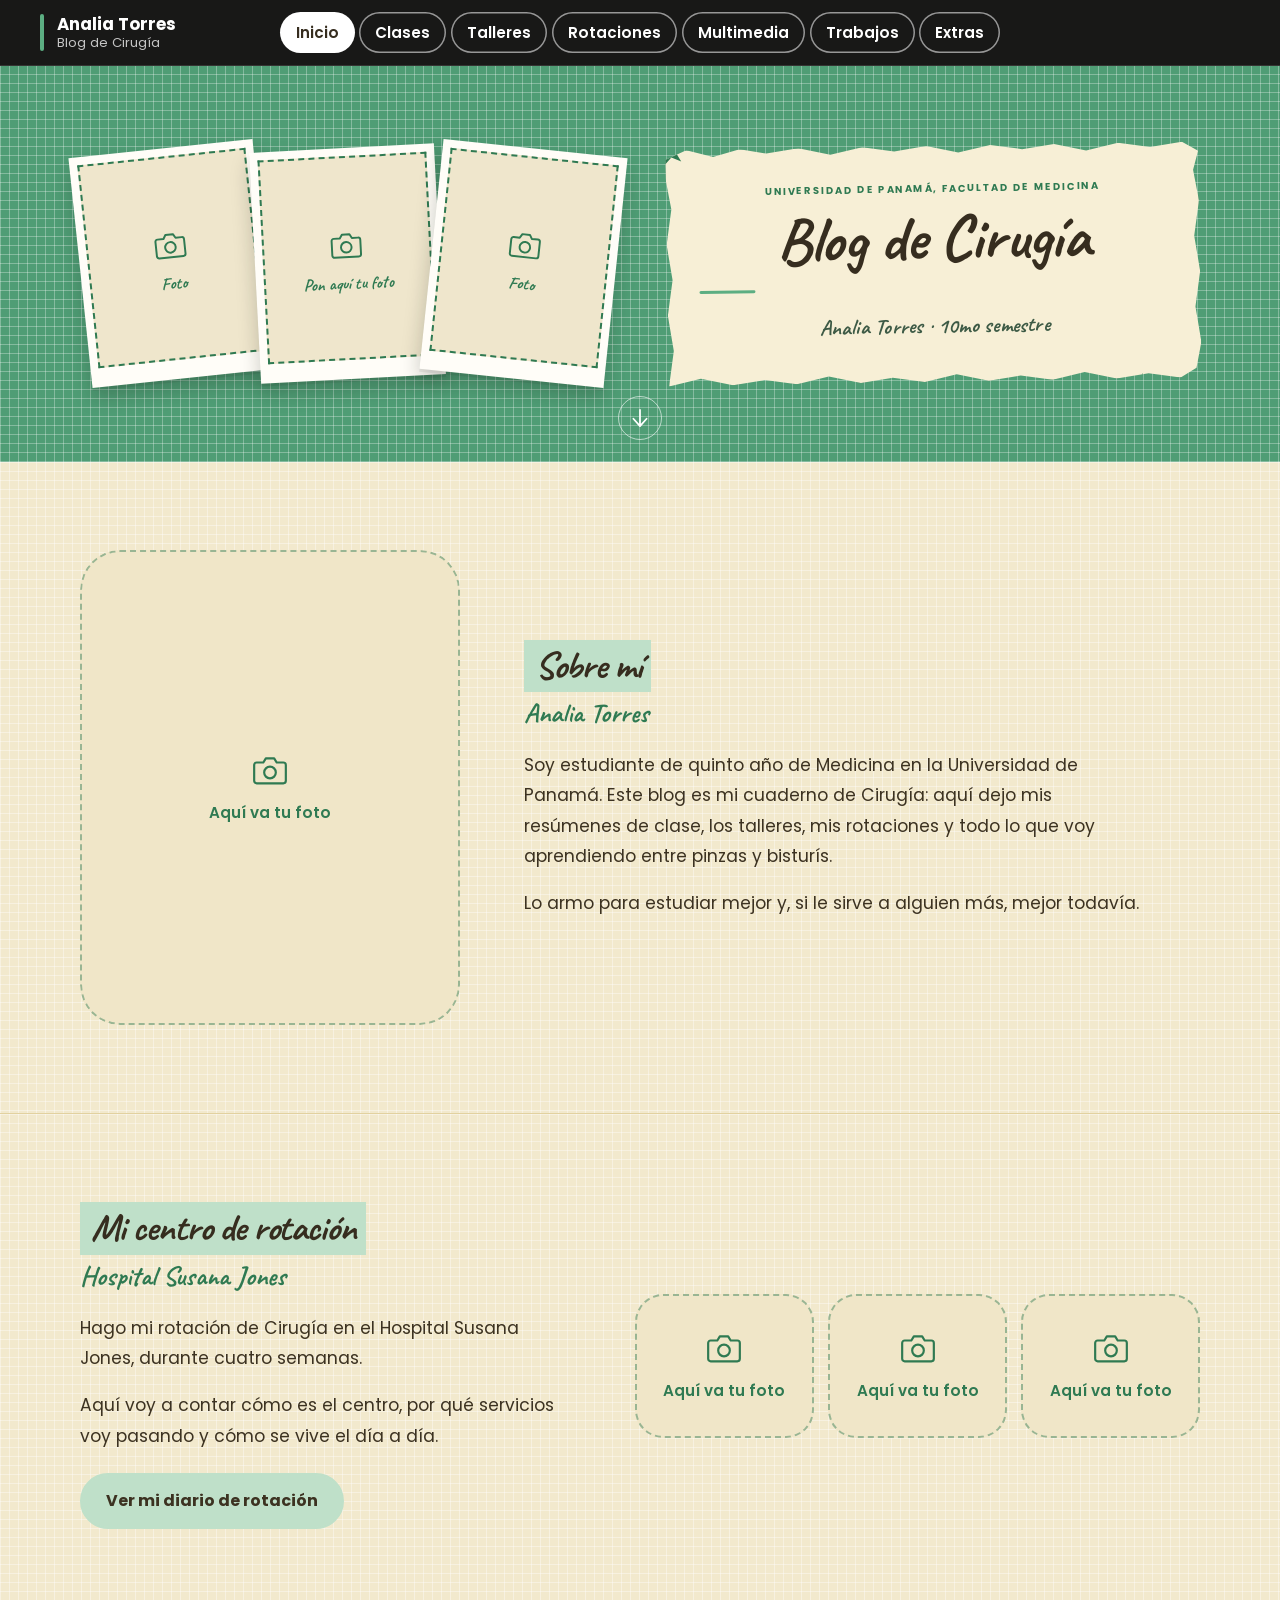
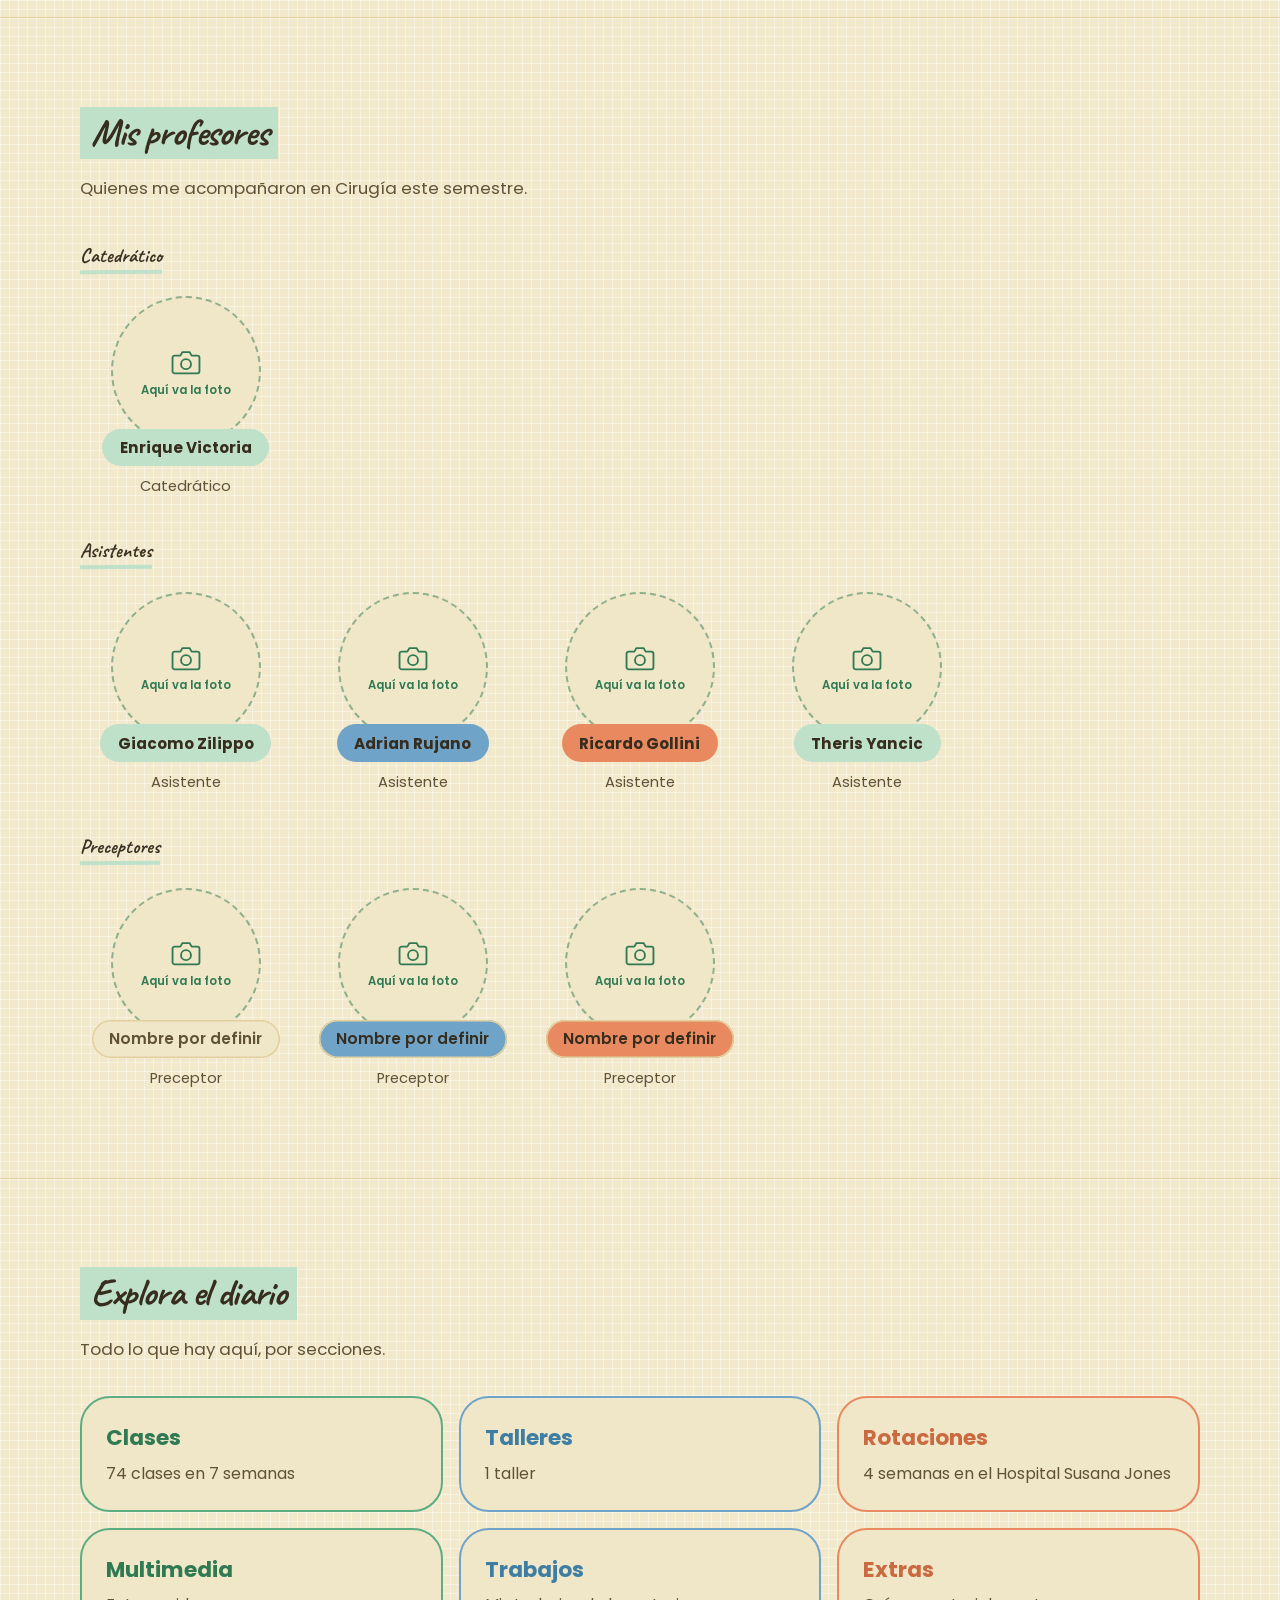
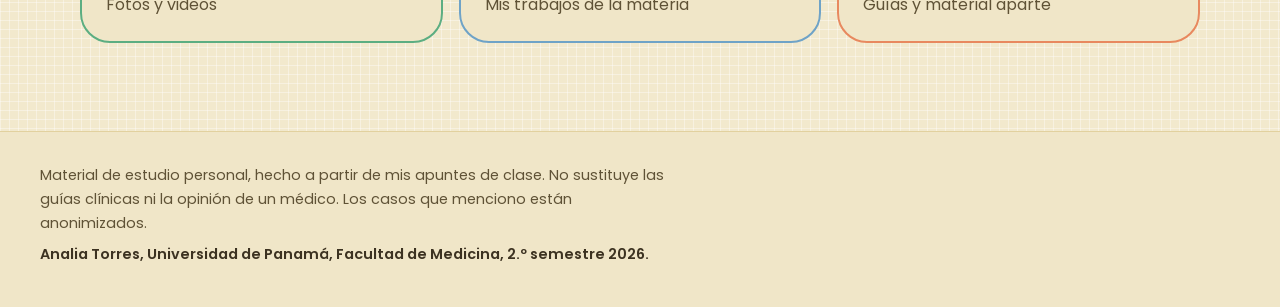
==== commit 8cb3b19e: "Rename index (6).html to index.html" ====
--- a/index.html
+++ b/index.html
@@ -2,31 +2,1067 @@
 <html lang="es">
 <head>
   <meta charset="utf-8">
-  <meta name="viewport" content="width=device-width, initial-scale=1">
-  <title>Diario de Cirugía - Analia Torres</title>
+  <meta name="viewport" content="width=device-width, initial-scale=1, viewport-fit=cover">
+  <meta name="color-scheme" content="light only">
+  <title>Blog de Cirugía - Analia Torres</title>
   <meta name="description" content="Resúmenes de clase, talleres y diario de rotación de Cirugía. Universidad de Panamá, Facultad de Medicina.">
   <link rel="icon" href="data:image/svg+xml,%3Csvg xmlns='http://www.w3.org/2000/svg' viewBox='0 0 32 32'%3E%3Crect width='32' height='32' rx='16' fill='%23ffe847'/%3E%3Cpath d='M16 8v16M8 16h16' stroke='%23171a52' stroke-width='4.5' stroke-linecap='round'/%3E%3C/svg%3E">
   <link rel="preconnect" href="https://fonts.googleapis.com">
   <link rel="preconnect" href="https://fonts.gstatic.com" crossorigin>
-  <link href="https://fonts.googleapis.com/css2?family=Poppins:wght@400;500;600;700;800&display=swap" rel="stylesheet">
-  <link rel="stylesheet" href="estilos.css?v=14">
-  <script>
-    (function () {
-      try {
-        var t = localStorage.getItem("tema");
-        if (t !== "dark" && t !== "light") t = matchMedia("(prefers-color-scheme: dark)").matches ? "dark" : "light";
-        document.documentElement.setAttribute("data-theme", t);
-      } catch (e) { document.documentElement.setAttribute("data-theme", "light"); }
-    })();
-  </script>
+  <link href="https://fonts.googleapis.com/css2?family=Poppins:wght@400;500;600;700;800&family=Caveat:wght@500;600;700&display=swap" rel="stylesheet">
+  <style>
+/* Zona segura para celulares con notch o barra inferior */
+:root { box-sizing: border-box; padding-top: env(safe-area-inset-top, 0px); padding-bottom: env(safe-area-inset-bottom, 0px); }
+html { scroll-padding-top: env(safe-area-inset-top, 0px); }
+.top { top: env(safe-area-inset-top, 0px); padding-top: max(.7rem, env(safe-area-inset-top, 0px)); }
+
+/* Estilos del blog. Los colores y la tipografia reales estan mas abajo, en el bloque TEMA "QUIROFANO EN NEGRO". */
+
+* { box-sizing: border-box; }
+html { -webkit-text-size-adjust: 100%; scroll-padding-top: 5rem; }
+body {
+  margin: 0; background: var(--bg); color: var(--ink);
+  font: 400 1rem/1.55 var(--f-ui); min-height: 100vh; display: flex; flex-direction: column;
+}
+main { flex: 1; outline: none; }
+a, a:link, a:visited { color: inherit; text-decoration: none; text-underline-offset: 3px; }
+a:hover, a:focus { text-decoration: none; }
+h1, h2, h3, h4 { margin: 0; line-height: 1.1; letter-spacing: -0.02em; font-weight: 700; font-variation-settings: "wdth" 92; }
+p { margin: 0; }
+img, svg { max-width: 100%; }
+:focus-visible { outline: 3px solid var(--acc); outline-offset: 3px; border-radius: 6px; }
+
+.skip { position: absolute; left: -999px; top: 0; background: var(--noche); color: #fff; padding: .6rem 1rem; z-index: 100; }
+.skip:focus { left: 0; }
+
+.wrap { width: min(1120px, 100% - 2.5rem); margin-inline: auto; }
+
+/* ---------- Encabezado ---------- */
+.top {
+  position: sticky; top: 0; z-index: 20; display: flex; align-items: center; gap: 1.25rem; flex-wrap: wrap;
+  padding: .75rem clamp(1rem, 4vw, 2.5rem);
+  background: color-mix(in srgb, var(--bg) 92%, transparent);
+  backdrop-filter: blur(10px); -webkit-backdrop-filter: blur(10px);
+  border-bottom: 1px solid var(--line);
+}
+.brand { display: flex; align-items: center; gap: .8rem; text-decoration: none; color: var(--ink); }
+.brand-bar { width: 4px; height: 2.3rem; background: var(--azul); border-radius: 2px; }
+.brand-t { display: flex; flex-direction: column; line-height: 1.15; }
+.brand-t b { font-size: 1.05rem; font-weight: 700; }
+.brand-t small { font-size: .82rem; color: var(--muted); }
+
+#nav { display: flex; gap: .3rem; margin-left: auto; }
+#nav a { color: var(--ink); text-decoration: none; font-weight: 600; font-size: .95rem; padding: .5rem 1rem; border-radius: 999px; white-space: nowrap; }
+#nav a:hover { background: var(--sky); }
+#nav a[aria-current="page"] { background: var(--acc); color: var(--on-acc); }
+
+.theme { width: 42px; height: 42px; display: grid; place-items: center; cursor: pointer; border: 0; border-radius: 50%; background: var(--sky); color: var(--head); }
+.theme:hover { background: var(--azul); color: var(--noche); }
+
+@media (max-width: 860px) {
+  .theme { margin-left: auto; }
+  #nav { order: 3; width: 100%; margin-left: 0; overflow-x: auto; padding-bottom: 2px; scrollbar-width: none; }
+  #nav::-webkit-scrollbar { display: none; }
+}
+
+/* ---------- Componentes ---------- */
+.banda { padding-block: clamp(3rem, 7vw, 5.5rem); }
+.banda.sky { background: var(--sky); color: var(--ink); }
+.banda.cab { padding-block: clamp(2rem, 5vw, 3.5rem); }
+.banda.azul { background: var(--azul-banda); color: #fff; }
+.banda.oscura { background: var(--banda-oscura); color: #fff; }
+
+.tit { border-left: 5px solid var(--azul); padding-left: 1rem; }
+.tit h1, .tit h2 { color: var(--acc); font-weight: 800; }
+.tit h1 { font-size: clamp(2rem, 5vw, 3.3rem); }
+.tit h2 { font-size: clamp(1.6rem, 3.5vw, 2.3rem); }
+.tit .sub { margin-top: .4rem; color: var(--muted); font-size: 1.05rem; max-width: 56ch; }
+.cab .tit h1 { color: var(--head); }
+.cab .tit .sub { color: var(--pizarra); }
+.banda.oscura .tit h2 { color: #5cc8ec; }
+.banda.oscura .tit .sub { color: #b8ced6; }
+
+.pill { display: inline-block; padding: .65rem 1.3rem; border-radius: 999px; font-weight: 700; background: var(--sky); color: var(--head); }
+.pill.azul { background: var(--acc); color: var(--on-acc); }
+.pill.oscura { background: var(--pizarra); color: #fff; }
+.pills { display: flex; flex-wrap: wrap; gap: .7rem; }
+
+.btn { display: inline-block; padding: .8rem 1.5rem; border-radius: 999px; font: inherit; font-weight: 700; text-decoration: none; cursor: pointer; border: 2px solid var(--acc); background: var(--acc); color: var(--on-acc); }
+.btn:hover { filter: brightness(1.08); }
+.btn.ghost { background: transparent; color: var(--acc); }
+.btn.ghost:hover { background: var(--soft); filter: none; }
+.btn.claro { background: #fff; border-color: #fff; color: var(--noche); }
+.btn.contorno { background: transparent; border-color: #fff; color: #fff; }
+.btn.contorno:hover { background: rgba(255,255,255,.14); filter: none; }
+.acciones { display: flex; gap: .75rem; flex-wrap: wrap; }
+
+.barra { display: block; height: 7px; background: color-mix(in srgb, currentColor 16%, transparent); border-radius: 99px; overflow: hidden; }
+.barra u { display: block; height: 100%; background: var(--azul); text-decoration: none; border-radius: 99px; }
+
+/* ---------- Inicio ---------- */
+.hero { padding-block: clamp(2rem, 5vw, 3.5rem) 1.5rem; }
+.hero-grid { display: grid; gap: 2rem; align-items: stretch; }
+@media (min-width: 900px) { .hero-grid { grid-template-columns: minmax(0, 1.1fr) minmax(0, 1fr); min-height: min(70vh, 600px); gap: 3rem; } }
+.hero-t { display: flex; flex-direction: column; justify-content: space-between; gap: 2.5rem; }
+.marca { align-self: flex-start; border-left: 4px solid var(--azul); padding-left: .8rem; font-weight: 700; font-size: 1.05rem; color: var(--head); }
+.hero h1 { font-size: clamp(3rem, 8vw, 5.8rem); line-height: .98; letter-spacing: -.04em; font-weight: 800; color: var(--head); font-variation-settings: "wdth" 84; text-wrap: balance; margin-bottom: 1.6rem; }
+.hero-art { display: grid; place-items: center; }
+.hero-art svg { width: 100%; max-width: 560px; height: auto; }
+
+.sutura { margin-top: clamp(1.5rem, 4vw, 2.5rem); height: 56px; overflow: hidden; }
+.sutura svg { display: block; width: 100%; height: 56px; }
+.sutura .inc { stroke: var(--pizarra); stroke-width: 3.4; stroke-linecap: round; fill: none; }
+.sutura .pt path { stroke: var(--acc); stroke-width: 2.8; stroke-linecap: round; fill: none; stroke-dasharray: 1; stroke-dashoffset: 1; animation: hilo .32s ease-out forwards; animation-delay: calc(var(--i) * 42ms + .15s); }
+.sutura .pt circle { fill: var(--acc); opacity: 0; animation: nudo .15s ease-out forwards; animation-delay: calc(var(--i) * 42ms + .35s); }
+@keyframes hilo { to { stroke-dashoffset: 0; } }
+@keyframes nudo { to { opacity: 1; } }
+@media (prefers-reduced-motion: reduce) {
+  .sutura .pt path { animation: none; stroke-dashoffset: 0; }
+  .sutura .pt circle { animation: none; opacity: 1; }
+  html { scroll-behavior: auto; }
+}
+
+.about { text-align: center; }
+.about .wrap { max-width: 780px; }
+.about h2 { font-size: clamp(1.9rem, 4vw, 2.7rem); font-weight: 800; }
+.about p { margin: 1.1rem auto 0; font-size: 1.2rem; line-height: 1.6; max-width: 54ch; }
+.about .bajar { margin: 1.75rem auto 1.5rem; display: grid; place-items: center; width: 62px; height: 62px; border-radius: 50%; border: 0; background: rgba(255,255,255,.18); cursor: pointer; }
+.about .bajar:hover { background: rgba(255,255,255,.3); }
+.about .acciones { justify-content: center; }
+
+.dos-col { display: grid; gap: 2.5rem; align-items: start; }
+@media (min-width: 900px) { .dos-col { grid-template-columns: minmax(0, 1fr) minmax(0, 1.2fr); gap: 4rem; } }
+.dos-col .txt { margin-top: 1.25rem; max-width: 40ch; color: var(--muted); }
+
+.pastillas { list-style: none; margin: 0; padding: 0; display: grid; gap: .8rem; }
+.pasti { position: relative; overflow: hidden; border-radius: 28px; background: var(--sky); min-height: 3.6rem; display: flex; align-items: center; justify-content: space-between; gap: 1rem; padding: .7rem 1.4rem; color: var(--ink); }
+.pasti .rel { position: absolute; inset: 0 auto 0 0; width: var(--p); background: var(--fill); }
+.pasti .t, .pasti .n { position: relative; }
+.pasti .t { font-weight: 600; }
+.pasti .n { font-weight: 700; white-space: nowrap; }
+.pasti .t, .pasti .n { color: var(--fill-ink); }
+.pasti.ok .n::before { content: "✓ "; }
+
+.tarjetas { list-style: none; margin: 2rem 0 0; padding: 0; display: grid; gap: 1.1rem; grid-template-columns: repeat(auto-fill, minmax(255px, 1fr)); }
+.tarj { display: flex; flex-direction: column; gap: .55rem; height: 100%; padding: 1.4rem; border-radius: 28px; background: var(--pizarra); color: #fff; text-decoration: none; }
+.tarj:hover { background: #38505a; }
+.tarj .ico { align-self: flex-start; min-width: 4.2rem; text-align: center; padding: .5rem 1.1rem; border-radius: 999px; background: var(--azul); color: var(--noche); font-weight: 800; font-size: 1.15rem; }
+.tarj b { color: #5cc8ec; font-size: 1.15rem; line-height: 1.2; margin-top: .35rem; }
+.tarj span.d { color: #d4e4ea; font-size: .95rem; }
+.tarj .barra { margin-top: auto; color: #fff; }
+
+.recientes { list-style: none; padding: 0; margin: 1.75rem 0 0; display: grid; gap: .5rem; }
+.vacio-simple { margin-top: 1.75rem; padding: 1.5rem; border: 2px dashed var(--line); border-radius: 26px; color: var(--muted); max-width: 60ch; }
+
+.losetas { display: grid; gap: 1.25rem; }
+@media (min-width: 860px) { .losetas { grid-template-columns: 1fr 1fr; } }
+.loseta {
+  padding: clamp(1.6rem, 4vw, 2.5rem); border-radius: 34px; color: #fff; background-color: var(--azul-banda);
+  background-image: linear-gradient(rgba(255,255,255,.14) 1px, transparent 1px), linear-gradient(90deg, rgba(255,255,255,.14) 1px, transparent 1px);
+  background-size: 26px 26px; display: flex; flex-direction: column; gap: 1rem; align-items: flex-start;
+}
+.loseta h2 { font-size: clamp(1.6rem, 3.5vw, 2.3rem); border-left: 4px solid #fff; padding-left: .9rem; font-weight: 800; }
+.loseta p { font-size: 1.1rem; max-width: 40ch; }
+.cierre { margin-top: 2.5rem; }
+
+/* ---------- Listas ---------- */
+.pagina { padding-block: 2.5rem 4rem; }
+.tools { display: flex; flex-wrap: wrap; gap: .75rem 1rem; align-items: end; padding: 1.1rem 1.25rem; background: var(--soft); border-radius: 28px; }
+.field { display: flex; flex-direction: column; gap: .3rem; font-size: .85rem; font-weight: 700; color: var(--muted); }
+.field { min-width: 0; }
+.field.grow { flex: 1 1 240px; }
+.field input, .field select { font: inherit; font-size: 1rem; font-weight: 500; color: var(--ink); background: var(--bg); border: 2px solid transparent; border-radius: 999px; padding: .6rem 1.1rem; min-height: 44px; }
+.field input:focus, .field select:focus { border-color: var(--azul); outline: none; }
+.tog { display: flex; align-items: center; gap: .55rem; min-height: 44px; font-weight: 600; cursor: pointer; }
+.tog input { width: 1.2rem; height: 1.2rem; accent-color: var(--acc); }
+.count { margin: 1.25rem 0 0; color: var(--muted); font-size: .95rem; }
+
+.sem { margin-top: 2.25rem; }
+.sem > h2 { display: flex; align-items: baseline; gap: .8rem; font-size: 1.5rem; color: var(--acc); border-left: 5px solid var(--azul); padding-left: .85rem; margin-bottom: 1rem; }
+.sem > h2 small { font-size: .95rem; font-weight: 500; color: var(--muted); letter-spacing: 0; }
+.sem ol { list-style: none; margin: 0; padding: 0; display: grid; gap: .5rem; }
+
+.row { display: grid; grid-template-columns: 2.5rem minmax(0, 1fr) 9.5rem; gap: .25rem 1rem; align-items: center; padding: .75rem 1.2rem .75rem .75rem; border-radius: 24px; background: var(--soft); color: var(--ink); text-decoration: none; }
+.row:hover { background: var(--sky); }
+.row .n { width: 2.5rem; height: 2.5rem; display: grid; place-items: center; border-radius: 50%; background: var(--azul); color: var(--noche); font-weight: 800; font-size: .95rem; }
+.row .t b { font-weight: 600; font-size: 1.05rem; line-height: 1.25; }
+.row .t small { display: block; color: var(--muted); font-size: .9rem; margin-top: .15rem; }
+.row .a { font-size: .9rem; font-weight: 500; line-height: 1.25; display: flex; align-items: center; gap: .5rem; }
+.dot { width: .7rem; height: .7rem; border-radius: 50%; background: var(--c); flex: none; }
+.tag { display: inline-block; margin-left: .5rem; padding: .05rem .65rem; border-radius: 99px; font-size: .78rem; font-weight: 700; vertical-align: .1em; background: var(--pizarra); color: #fff; }
+.tag.taller { background: var(--azul); color: var(--noche); }
+.st { font-size: .85rem; font-weight: 700; white-space: nowrap; }
+.st.ok { color: var(--acc); }
+.st.ok::before { content: "✓ "; }
+.st.no { color: var(--muted); font-weight: 500; }
+@media (max-width: 600px) { .field { flex: 1 1 100%; } .field select, .field input { width: 100%; } }
+@media (max-width: 760px) {
+  .row { grid-template-columns: 2.5rem minmax(0, 1fr); }
+  .row .est { grid-column: 2; }
+}
+.sinres { margin-top: 2rem; padding: 2rem; border: 2px dashed var(--line); border-radius: 26px; text-align: center; color: var(--muted); }
+
+/* ---------- Lector de resumen ---------- */
+.cab .back { display: inline-block; font-weight: 700; text-decoration: none; margin-bottom: 1.5rem; color: var(--head); }
+.cab .back::before { content: "‹ "; }
+.cab .pills { margin-top: 1.5rem; }
+.cab .pill { background: #fff; }
+.cab .pill.azul { background: var(--acc); }
+.cab .pill.oscura { background: var(--pizarra); }
+.cab .by { margin-top: .6rem; font-size: 1.1rem; color: var(--pizarra); }
+
+.cols { display: grid; gap: 2.5rem; }
+@media (min-width: 980px) { .cols { grid-template-columns: minmax(0, 1fr) 310px; gap: 4rem; } }
+.cuerpo { max-width: 66ch; font-family: var(--f-read); font-size: 1.15rem; line-height: 1.8; }
+.cuerpo p { margin: 0 0 1.2em; }
+.cuerpo h3 { font-family: var(--f-ui); font-size: 1.4rem; margin: 2em 0 .6em; color: var(--acc); border-left: 4px solid var(--azul); padding-left: .7rem; }
+.cuerpo ul { padding-left: 1.3em; margin: 0 0 1.2em; }
+.cuerpo li { margin-bottom: .35em; }
+
+.perla { max-width: 66ch; margin-top: 2rem; padding: 1.4rem 1.6rem; border-radius: 28px; background: var(--banda-oscura); color: #fff; }
+.perla h4 { display: inline-block; font-size: .9rem; padding: .25rem .9rem; border-radius: 99px; background: var(--azul); color: var(--noche); margin-bottom: .8rem; }
+.perla p { font-family: var(--f-read); font-size: 1.12rem; line-height: 1.6; }
+
+.pendiente { max-width: 60ch; padding: 2rem; border: 2px dashed var(--line); border-radius: 28px; background: var(--soft); }
+.pendiente h2 { font-size: 1.5rem; margin-bottom: .6rem; color: var(--acc); }
+.pendiente p { color: var(--muted); }
+
+.lado { display: flex; flex-direction: column; gap: 1.25rem; }
+@media (min-width: 980px) { .lado { position: sticky; top: 5.5rem; align-self: start; } }
+.ficha { background: var(--soft); border-radius: 28px; padding: 1.3rem 1.5rem; }
+.ficha h2 { font-size: 1.1rem; margin-bottom: .8rem; color: var(--acc); }
+.ficha dl { margin: 0; display: grid; grid-template-columns: auto 1fr; gap: .45rem 1rem; font-size: .95rem; }
+.ficha dt { color: var(--muted); }
+.ficha dd { margin: 0; font-weight: 600; }
+.claves { list-style: none; padding: 0; margin: 0; display: grid; gap: .65rem; }
+.claves label { display: grid; grid-template-columns: 1.3rem 1fr; gap: .6rem; cursor: pointer; line-height: 1.35; }
+.claves input { width: 1.15rem; height: 1.15rem; margin-top: .1rem; accent-color: var(--acc); }
+.claves input:checked + span { color: var(--muted); text-decoration: line-through; }
+
+.flash { max-width: 66ch; margin-top: 2.5rem; }
+.flash h2 { font-size: 1.5rem; margin-bottom: .3rem; color: var(--acc); }
+.flash > p { color: var(--muted); margin-bottom: 1rem; }
+.fcs { display: grid; gap: .9rem; }
+@media (min-width: 640px) { .fcs { grid-template-columns: 1fr 1fr; } }
+.fc { font: inherit; text-align: left; color: var(--ink); cursor: pointer; padding: 1.15rem 1.3rem; min-height: 7.5rem; background: var(--sky); border: 0; border-radius: 28px; display: flex; flex-direction: column; gap: .7rem; }
+.fc:hover { background: color-mix(in srgb, var(--azul) 35%, var(--sky)); }
+.fc .q { font-weight: 700; }
+.fc .r { display: none; font-family: var(--f-read); padding-top: .7rem; border-top: 1px solid rgba(255,255,255,.3); }
+.fc .hint { font-size: .8rem; color: var(--muted); margin-top: auto; }
+.fc[aria-expanded="true"] { background: var(--pizarra); color: #fff; }
+.fc[aria-expanded="true"] .q { color: #5cc8ec; }
+.fc[aria-expanded="true"] .r { display: block; }
+.fc[aria-expanded="true"] .hint { display: none; }
+
+.pn { display: flex; justify-content: space-between; gap: 1rem; margin-top: 3.5rem; padding-top: 1.5rem; border-top: 1px solid var(--line); }
+.pn a { display: block; max-width: 22rem; text-decoration: none; color: var(--ink); padding: .8rem 1.1rem; border-radius: 22px; }
+.pn a:hover { background: var(--soft); }
+.pn small { display: block; color: var(--muted); }
+.pn b { font-weight: 600; }
+.pn .sig { text-align: right; margin-left: auto; }
+
+/* ---------- Rotación ---------- */
+.tabs { display: flex; gap: .6rem; flex-wrap: wrap; margin-top: 1.75rem; }
+.tabs button { font: inherit; font-weight: 700; cursor: pointer; padding: .65rem 1.3rem; border-radius: 999px; border: 0; background: #fff; color: var(--head); }
+.tabs button:hover { background: var(--azul); color: var(--noche); }
+.tabs button[aria-selected="true"] { background: var(--acc); color: var(--on-acc); }
+.semana-cab { margin-top: .5rem; }
+.semana-cab h2 { font-size: 1.8rem; color: var(--acc); }
+.semana-cab p { color: var(--muted); margin-top: .3rem; }
+.aviso { margin-top: 1.25rem; padding: 1rem 1.3rem; background: var(--soft); border-radius: 22px; font-size: .95rem; max-width: 64ch; }
+.aviso b { color: var(--acc); }
+
+.dias { list-style: none; margin: 1.75rem 0 0 .6rem; padding: 0; border-left: 3px solid var(--sky); }
+.dia { position: relative; padding-left: 1.7rem; padding-bottom: .9rem; }
+.dia::before { content: ""; position: absolute; left: -.72rem; top: .95rem; width: 1.1rem; height: 1.1rem; border-radius: 50%; background: var(--bg); border: 3px solid var(--azul); }
+.dia.ok::before { background: var(--azul); }
+.dia details { background: var(--soft); border-radius: 24px; }
+.dia details[open] { box-shadow: 0 0 0 2px var(--azul); }
+.dia summary { list-style: none; cursor: pointer; display: flex; gap: 1rem; align-items: baseline; padding: .95rem 1.3rem; }
+.dia summary::-webkit-details-marker { display: none; }
+.dia summary::after { content: "+"; margin-left: auto; font-weight: 700; font-size: 1.4rem; color: var(--acc); }
+.dia details[open] summary::after { content: "–"; }
+.dia .dn { font-weight: 800; white-space: nowrap; color: var(--acc); }
+.dia .dt { font-weight: 600; }
+.dia .dt.vacio { color: var(--muted); font-weight: 400; }
+.dia .dc { padding: .2rem 1.3rem 1.3rem; display: grid; gap: 1.1rem; }
+.dia .dc h3 { font-size: 1rem; color: var(--acc); margin-bottom: .25rem; }
+.dia .dc p { font-family: var(--f-read); font-size: 1.08rem; line-height: 1.7; max-width: 64ch; margin-bottom: .6em; }
+.dia .dc ul { font-family: var(--f-read); font-size: 1.08rem; line-height: 1.7; margin: 0 0 .6em; padding-left: 1.2em; }
+.dia .dc .nada { color: var(--muted); font-family: var(--f-ui); font-size: .98rem; }
+
+/* ---------- Sobre mí ---------- */
+.sobre { display: grid; gap: 2.5rem; }
+@media (min-width: 860px) { .sobre { grid-template-columns: minmax(0, 1.3fr) minmax(260px, 1fr); gap: 4rem; } }
+.sobre .cuerpo { font-size: 1.2rem; }
+
+/* ---------- Pie ---------- */
+.pie { margin-top: 0; padding: 2rem clamp(1rem, 4vw, 2.5rem) 2.5rem; background: var(--banda-oscura); color: #b8ced6; font-size: .9rem; display: grid; gap: .5rem; }
+.pie p { max-width: 70ch; }
+.pie #pie-firma { color: #fff; font-weight: 600; }
+
+/* ---------- Ilustración: tinta que cambia en modo oscuro ---------- */
+.tinta { fill: #182527; }
+.tintas { stroke: #182527; }
+
+/* =====================================================================
+   Secciones nuevas
+   ===================================================================== */
+body.sin-scroll { overflow: hidden; }
+.pill.peq { padding: .25rem .85rem; font-size: .85rem; }
+.btn.peq { padding: .5rem 1.1rem; font-size: .92rem; }
+.est { display: flex; flex-direction: column; align-items: flex-start; }
+
+/* Fotos y espacios para fotos */
+.foto-vacia {
+  width: 100%; height: 100%; min-height: 9rem; display: flex; flex-direction: column; align-items: center; justify-content: center; gap: .6rem; padding: 1rem; text-align: center;
+  border: 2px dashed color-mix(in srgb, var(--acc) 45%, transparent); border-radius: 28px; background: var(--soft); color: var(--acc); font-weight: 600; font-size: .95rem;
+}
+.foto-cel { aspect-ratio: 4 / 3; }
+.galeria { display: grid; gap: .9rem; grid-template-columns: repeat(auto-fill, minmax(190px, 1fr)); margin-top: 1rem; }
+.foto { padding: 0; border: 0; background: var(--soft); border-radius: 24px; overflow: hidden; cursor: zoom-in; aspect-ratio: 4 / 3; display: block; width: 100%; }
+.foto img { width: 100%; height: 100%; object-fit: cover; display: block; transition: transform .25s; }
+.foto:hover img { transform: scale(1.04); }
+.foto .foto-vacia { border-radius: 24px; }
+
+.lb { position: fixed; inset: 0; z-index: 200; background: rgba(10, 20, 22, .92); display: flex; flex-direction: column; align-items: center; justify-content: center; padding: 1.5rem; gap: .8rem; }
+.lb[hidden] { display: none; }
+.lb img { max-width: min(96vw, 1200px); max-height: 82vh; border-radius: 18px; object-fit: contain; background: #fff; }
+.lb-cap { color: #e6f1f4; font-weight: 500; }
+.lb-x { position: absolute; top: 1rem; right: 1rem; width: 46px; height: 46px; border-radius: 50%; border: 0; background: #fff; color: var(--noche); font-size: 1.8rem; line-height: 1; cursor: pointer; }
+
+/* Visor de documentos */
+.visor { margin-top: 0; }
+.visor-carga { color: var(--muted); padding: 1rem 0; }
+.visor-bar { display: flex; flex-wrap: wrap; gap: .6rem 1rem; align-items: center; justify-content: space-between; padding: .75rem 1.1rem; background: var(--pizarra); color: #fff; border-radius: 22px 22px 0 0; }
+.visor-t { font-weight: 700; }
+.visor-btns { display: flex; gap: .5rem; flex-wrap: wrap; }
+.visor-bar .btn { border-color: #fff; background: #fff; color: var(--noche); }
+.visor-bar .btn.ghost { background: transparent; color: #fff; }
+.visor-frame { display: block; width: 100%; height: clamp(480px, 82vh, 900px); border: 2px solid var(--pizarra); border-top: 0; border-radius: 0 0 22px 22px; background: #fff; }
+.visor-img { display: block; width: 100%; border: 2px solid var(--pizarra); border-top: 0; border-radius: 0 0 22px 22px; }
+.visor-nota { margin-top: .6rem; font-size: .88rem; color: var(--muted); }
+.visor .pendiente { max-width: none; }
+.cols .visor + .cuerpo, .cols .visor + .perla { margin-top: 2rem; }
+
+/* Inicio: sobre mí */
+.sobre-mi { display: grid; gap: 2.5rem; align-items: center; }
+@media (min-width: 860px) { .sobre-mi { grid-template-columns: minmax(240px, 380px) minmax(0, 1fr); gap: 4rem; } }
+.retrato { aspect-ratio: 4 / 5; border-radius: 40px; overflow: hidden; background: rgba(255, 255, 255, .16); max-width: 380px; width: 100%; }
+.retrato img { width: 100%; height: 100%; object-fit: cover; display: block; }
+.retrato .foto-vacia { color: #fff; border-color: rgba(255, 255, 255, .7); background: transparent; border-radius: 40px; }
+.tit-blanco { border-left-color: #fff; }
+.tit-blanco h2 { color: #fff; font-size: clamp(1.9rem, 4vw, 2.7rem); }
+.tit-blanco .sub { color: #e6f6fb; }
+.texto-blanco { margin: 1.4rem 0 1.5rem; font-size: 1.18rem; line-height: 1.65; max-width: 52ch; }
+.texto-blanco p { margin: 0 0 1em; }
+
+/* Inicio: profesores */
+.profes { list-style: none; margin: 2.25rem 0 0; padding: 0; display: grid; gap: 2rem 1.25rem; grid-template-columns: repeat(auto-fill, minmax(230px, 1fr)); }
+.prof { display: flex; flex-direction: column; align-items: center; text-align: center; }
+.avatar { width: 124px; height: 124px; border-radius: 50%; overflow: hidden; display: grid; place-items: center; background: var(--pizarra); flex: none; }
+.avatar img { width: 100%; height: 100%; object-fit: cover; display: block; }
+.avatar.ini { background: var(--pizarra); color: #5cc8ec; font-weight: 800; font-size: 2.2rem; letter-spacing: -.02em; }
+.prof-n { margin-top: -1.1rem; position: relative; padding: .4rem 1.1rem; border-radius: 999px; background: var(--azul); color: var(--noche); font-weight: 700; font-size: .95rem; max-width: 100%; }
+.prof-d { margin-top: .5rem; color: #c9dbe1; font-size: .92rem; }
+.prof details { margin-top: .5rem; width: 100%; text-align: left; }
+.prof summary { cursor: pointer; text-align: center; color: #5cc8ec; font-weight: 600; font-size: .9rem; list-style: none; padding: .35rem; }
+.prof summary::-webkit-details-marker { display: none; }
+.prof summary::after { content: " +"; }
+.prof details[open] summary::after { content: " –"; }
+.prof ul { list-style: none; margin: .4rem 0 0; padding: .8rem 1rem; background: var(--pizarra); border-radius: 22px; display: grid; gap: .45rem; font-size: .9rem; }
+.prof ul a { color: #fff; text-decoration: none; }
+.prof ul a:hover { text-decoration: underline; }
+
+/* Inicio: atajos */
+.atajos { list-style: none; margin: 2rem 0 0; padding: 0; display: grid; gap: 1rem; grid-template-columns: repeat(auto-fit, minmax(240px, 1fr)); }
+@media (min-width: 900px) { .atajos { grid-template-columns: repeat(3, 1fr); } }
+.atajo { display: flex; flex-direction: column; gap: .3rem; height: 100%; padding: 1.4rem 1.5rem; border-radius: 30px; background: var(--bg); color: var(--ink); text-decoration: none; border: 2px solid transparent; }
+.atajo b { font-size: 1.35rem; color: var(--acc); }
+.atajo span { color: var(--muted); }
+.atajo:hover { border-color: var(--azul); }
+
+/* Talleres */
+.taller { padding-bottom: 2.5rem; margin-bottom: 2.5rem; border-bottom: 1px solid var(--line); }
+.taller:last-child { border-bottom: 0; }
+.taller .pills { margin-top: 1rem; }
+.dos-taller { display: grid; gap: 2rem; margin-top: 1.5rem; }
+@media (min-width: 900px) { .dos-taller { grid-template-columns: minmax(0, 1.5fr) minmax(0, 1fr); gap: 3rem; } }
+.dos-taller .cuerpo { margin-bottom: 1.5rem; }
+.dos-taller .galeria { margin-top: 0; grid-template-columns: repeat(auto-fill, minmax(160px, 1fr)); }
+
+/* Rotaciones */
+.bloque { margin-top: 1.75rem; }
+.mini { font-size: 1.1rem; color: var(--acc); }
+.bloque .cuerpo { max-width: 66ch; }
+
+/* Multimedia */
+.chips { display: flex; gap: .6rem; flex-wrap: wrap; margin-top: 1.75rem; }
+.chip { font: inherit; font-weight: 700; cursor: pointer; padding: .55rem 1.2rem; border-radius: 999px; border: 0; background: #fff; color: var(--head); }
+.chip:hover { background: var(--azul); color: var(--noche); }
+.chip[aria-pressed="true"] { background: var(--acc); color: var(--on-acc); }
+.mm-grid { display: grid; gap: 1.25rem; grid-template-columns: repeat(auto-fill, minmax(260px, 1fr)); }
+.mm { margin: 0; }
+.mm .foto { aspect-ratio: 4 / 3; }
+.mm-video { display: block; width: 100%; aspect-ratio: 16 / 9; border: 0; border-radius: 24px; background: var(--noche); }
+.mm-video.enlace { display: grid; place-items: center; }
+.mm figcaption { padding: .7rem .4rem 0; display: flex; flex-direction: column; gap: .15rem; }
+.mm figcaption span { color: var(--muted); font-size: .92rem; }
+
+/* Trabajos */
+.trabajos { list-style: none; margin: 0; padding: 0; display: grid; gap: .8rem; }
+.trabajo details { background: var(--soft); border-radius: 26px; }
+.trabajo details[open] { box-shadow: 0 0 0 2px var(--azul); }
+.trabajo summary { list-style: none; cursor: pointer; display: flex; gap: 1rem; align-items: center; padding: 1.1rem 1.4rem; }
+.trabajo summary::-webkit-details-marker { display: none; }
+.trabajo summary::after { content: "+"; margin-left: auto; font-size: 1.5rem; font-weight: 700; color: var(--acc); }
+.trabajo details[open] summary::after { content: "–"; }
+.trabajo .tt { font-weight: 700; font-size: 1.1rem; }
+.trabajo .tc { padding: .2rem 1.4rem 1.5rem; display: grid; gap: 1.25rem; }
+.trabajo.vacio-t { display: flex; align-items: center; justify-content: center; min-height: 4.5rem; border: 2px dashed color-mix(in srgb, var(--acc) 45%, transparent); border-radius: 26px; color: var(--acc); font-weight: 600; }
+
+/* Extras */
+.extras { list-style: none; margin: 0; padding: 0; display: grid; gap: 1.25rem; grid-template-columns: repeat(auto-fill, minmax(260px, 1fr)); }
+.extra { background: var(--soft); border-radius: 30px; overflow: hidden; display: flex; flex-direction: column; }
+.extra-f { aspect-ratio: 16 / 10; }
+.extra-f img { width: 100%; height: 100%; object-fit: cover; display: block; }
+.extra-f .foto-vacia { border-radius: 0; border: 0; border-bottom: 2px dashed color-mix(in srgb, var(--acc) 45%, transparent); background: color-mix(in srgb, var(--sky) 60%, transparent); }
+.extra-t { padding: 1.2rem 1.4rem 1.5rem; display: flex; flex-direction: column; align-items: flex-start; gap: .5rem; }
+.extra-t b { font-size: 1.15rem; }
+.extra-t span { color: var(--muted); }
+.vacio-simple { margin-top: 1.75rem; }
+
+@media (max-width: 600px) {
+  .profes { grid-template-columns: repeat(2, minmax(0, 1fr)); gap: 1.75rem .75rem; }
+  .avatar { width: 96px; height: 96px; }
+  .avatar.ini { font-size: 1.8rem; }
+  .prof-n { font-size: .85rem; padding: .35rem .8rem; }
+}
+
+/* =====================================================================
+   PORTADA del inicio: quirófano con tinte azul, título con resaltador y herramientas
+   ===================================================================== */
+:root { --f-portada: "Poppins", "Bricolage Grotesque", "Segoe UI", system-ui, sans-serif; }
+
+.portada {
+  --tinte: rgba(26, 46, 214, .62); --resalta: #fce566;
+  position: relative; isolation: isolate; overflow: hidden; color: #fff;
+  min-height: 640px; min-height: max(100svh, 640px);
+  display: grid; place-items: center; padding: 6.5rem 1rem 5rem;
+  background:
+    radial-gradient(45% 38% at 28% 22%, rgba(120, 150, 255, .55), transparent 70%),
+    radial-gradient(40% 34% at 76% 26%, rgba(120, 150, 255, .45), transparent 70%),
+    linear-gradient(180deg, #0f1a80, #0a1150);
+}
+.p-fondo { position: absolute; inset: -7% 0; z-index: -3; transform: translateY(calc(var(--sy, 0) * .28px)); will-change: transform; }
+.p-foto { display: block; width: 100%; height: 100%; object-fit: cover; animation: p-zoom 2.8s cubic-bezier(.2, .7, .2, 1) backwards; }
+.p-tinte { position: absolute; inset: 0; z-index: -2; background: var(--tinte); }
+.p-tinte::after { content: ""; position: absolute; inset: 0; background: linear-gradient(180deg, rgba(5, 10, 60, .6), transparent 32%, transparent 65%, rgba(5, 10, 60, .55)); }
+
+.p-centro { text-align: center; max-width: 100%; }
+.p-titulo {
+  margin: 0; font-family: var(--f-portada); font-weight: 800; color: #fff;
+  font-size: clamp(2.3rem, 8.6vw, 7.4rem); line-height: 1.03; letter-spacing: -.035em; font-variation-settings: normal;
+  text-shadow: 0 .04em .35em rgba(4, 8, 60, .35);
+}
+.p-l1 { display: block; overflow: hidden; padding: .04em .1em .08em; }
+.p-txt { display: inline-block; animation: p-sube .9s cubic-bezier(.2, .8, .2, 1) .35s backwards; }
+.p-l2 { display: inline-block; position: relative; margin-top: .02em; }
+.p-l2t { position: relative; display: inline-block; padding: .02em .28em .1em; color: #0b0b12; text-shadow: none; }
+.p-marca { position: absolute; inset: 0; background: var(--resalta); transform-origin: left center; animation: p-trazo .7s cubic-bezier(.7, 0, .2, 1) .75s backwards; }
+.p-txt2 { position: relative; display: inline-block; animation: p-descubre .7s cubic-bezier(.7, 0, .2, 1) .9s backwards; }
+
+.p-inst { position: absolute; z-index: 3; pointer-events: none; }
+.p-mov { display: block; transform: translate3d(calc(var(--mx, 0) * 22px * var(--k, 1)), calc(var(--my, 0) * 14px * var(--k, 1)), 0); transition: transform .3s ease-out; }
+.p-inst img { display: block; width: auto; }
+.p-pinzas { --k: 1; left: calc(-.75em + var(--xp)); top: calc(-.5em + var(--yp)); }
+.p-pinzas img { height: calc(2.9em * var(--tp)); transform: rotate(var(--gp)); animation: p-izq 1.1s cubic-bezier(.2, 1.15, .3, 1) 1.25s backwards, p-flota-p 6s ease-in-out 2.5s infinite; }
+.p-bisturi { --k: -1; right: calc(-.6em - var(--xb)); top: calc(-.5em + var(--yb)); }
+.p-bisturi img { height: calc(2.9em * var(--tb)); transform: rotate(var(--gb)); animation: p-der 1.1s cubic-bezier(.2, 1.15, .3, 1) 1.4s backwards, p-flota-b 7s ease-in-out 2.6s infinite; }
+
+.p-pills { display: flex; flex-wrap: wrap; justify-content: center; gap: .6rem; margin-top: clamp(1.5rem, 4vw, 2.5rem); animation: p-aparece .8s ease 1.9s backwards; }
+.p-pill { padding: .5rem 1.15rem; border-radius: 999px; border: 1.5px solid rgba(255, 255, 255, .75); font: 600 .95rem/1.2 var(--f-portada); color: #fff; }
+.p-pill.llena { background: #fff; border-color: #fff; color: #10142e; }
+
+.p-bajar { position: absolute; left: 50%; bottom: 1.6rem; width: 52px; height: 52px; margin-left: -26px; display: grid; place-items: center; border: 1.5px solid rgba(255, 255, 255, .7); border-radius: 50%; background: rgba(255, 255, 255, .1); cursor: pointer; animation: p-aparece .8s ease 2.3s backwards, p-rebota 2s ease-in-out 3.1s infinite; }
+.p-bajar:hover { background: rgba(255, 255, 255, .25); }
+
+/* La animación espera a que carguen las imágenes */
+.portada:not(.lista) *, .portada:not(.lista) *::after { animation-play-state: paused !important; }
+
+@keyframes p-zoom { from { transform: scale(1.16); } }
+@keyframes p-sube { from { transform: translateY(115%); } }
+@keyframes p-trazo { from { transform: scaleX(0); } }
+@keyframes p-descubre { from { clip-path: inset(0 100% 0 0); } }
+@keyframes p-izq { from { transform: translateX(-75vw) rotate(calc(var(--gp) - 260deg)); opacity: 0; } }
+@keyframes p-der { from { transform: translateX(75vw) rotate(calc(var(--gb) + 260deg)); opacity: 0; } }
+@keyframes p-flota-p { 0%, 100% { transform: translateY(0) rotate(var(--gp)); } 50% { transform: translateY(-9px) rotate(calc(var(--gp) + 2.5deg)); } }
+@keyframes p-flota-b { 0%, 100% { transform: translateY(0) rotate(var(--gb)); } 50% { transform: translateY(-8px) rotate(calc(var(--gb) - 2.5deg)); } }
+@keyframes p-aparece { from { opacity: 0; transform: translateY(14px); } }
+@keyframes p-rebota { 0%, 100% { transform: translateY(0); } 50% { transform: translateY(7px); } }
+
+@media (max-width: 700px) {
+  .portada { padding-inline: .6rem; }
+  .p-titulo { font-size: clamp(2rem, 9vw, 3.4rem); }
+  .p-pinzas { left: calc(-.5em + var(--xp)); }
+  .p-bisturi { right: calc(-.4em - var(--xb)); }
+  .p-pinzas img { height: calc(2.3em * var(--tp)); }
+  .p-bisturi img { height: calc(2.3em * var(--tb)); }
+}
+@media (prefers-reduced-motion: reduce) {
+  .portada *, .portada *::after { animation: none !important; }
+  .p-mov { transition: none; }
+}
+
+/* ---------- Encabezado: centrado, y transparente sobre la portada ---------- */
+@media (min-width: 1000px) {
+  .top { display: grid; grid-template-columns: 1fr auto 1fr; }
+  #nav { margin: 0; }
+  .theme { justify-self: end; margin-left: 0; }
+}
+.top, #nav a, .theme, .brand-t b, .brand-t small { transition: background-color .35s ease, color .35s ease, border-color .35s ease, backdrop-filter .35s ease; }
+
+/* El menú ahora es siempre igual (negro sólido, fijo arriba): la portada nueva ya es negra de por sí, así que no hace falta el truco de menú transparente. */
+
+/* ---------- Transiciones entre secciones ---------- */
+.ruta-in > * { animation: ruta-in .5s cubic-bezier(.2, .7, .2, 1) backwards; }
+@keyframes ruta-in { from { opacity: 0; transform: translateY(16px); } }
+.revela { opacity: 0; transform: translateY(30px); transition: opacity .8s ease, transform .8s cubic-bezier(.2, .7, .2, 1); transition-delay: var(--d, 0ms); }
+.revela.visto { opacity: 1; transform: none; }
+@media (prefers-reduced-motion: reduce) {
+  .ruta-in > * { animation: none; }
+  .revela { opacity: 1; transform: none; transition: none; }
+}
+
+/* =====================================================================
+   PORTADA COMO IMAGEN (tu diseño de Canva tal cual) y ajustes exactos del modo por capas
+   ===================================================================== */
+.solo-lectores { position: absolute; width: 1px; height: 1px; overflow: hidden; clip: rect(0 0 0 0); white-space: nowrap; }
+
+.portada-img { display: block; padding: 0; height: 100vh; height: 100svh; min-height: 520px; background: #13080f; }
+.pi-fondo { position: absolute; inset: 0; z-index: -3; overflow: hidden; }
+.pi-blur { display: block; width: 100%; height: 100%; object-fit: cover; filter: blur(30px) saturate(1.15); transform: scale(1.2); opacity: 0; }
+.pi-marco { position: absolute; inset: 0; transform: translateY(calc(var(--sy, 0) * .22px)); will-change: transform; }
+.pi-img {
+  position: absolute; inset: 0; width: 100%; height: 100%; object-fit: cover; object-position: center;
+  transform: translate3d(calc(var(--mx, 0) * -14px), calc(var(--my, 0) * -9px), 0) scale(1.03);
+  transition: transform .4s ease-out;
+  animation: pi-abre 1.6s cubic-bezier(.7, 0, .2, 1) backwards;
+}
+.pi-top { position: absolute; inset: 0 0 auto 0; height: 24%; background: linear-gradient(180deg, rgba(0, 0, 0, .72), rgba(0, 0, 0, 0)); pointer-events: none; }
+@keyframes pi-abre { from { clip-path: inset(0 50% 0 50%); transform: scale(1.18); filter: brightness(1.7); } }
+
+@media (max-width: 820px) {
+  .portada-img { height: auto; min-height: 0; padding: 7.6rem 0 4.6rem; }
+  .pi-blur { opacity: 1; }
+  .pi-marco { position: relative; inset: auto; transform: none; overflow: hidden; }
+  .pi-img { position: relative; inset: auto; width: 116%; max-width: none; margin-left: -8%; height: auto; aspect-ratio: 1907 / 1076; object-fit: contain; transform: none; }
+  .pi-top { height: 40%; }
+}
+
+/* Modo por capas: medidas exactas de tu diseño (1366 x 768, título de 89 px) */
+.p-fondo { background: radial-gradient(45% 38% at 28% 22%, rgba(90, 120, 255, .25), transparent 70%), var(--fondo-color, #13080f); }
+.p-foto { opacity: var(--fondo-op, .53); }
+.p-tinte::after { background: linear-gradient(180deg, rgba(0, 0, 0, .6), transparent 28%); }
+.p-titulo { letter-spacing: -.03em; }
+.p-l2t { line-height: 1.23; padding: 0 .18em; }
+.p-inst { transform: translate(-50%, -50%); right: auto; }
+.p-inst .p-mov { width: 100%; height: 100%; }
+.p-inst img { width: 100%; height: 100%; object-fit: contain; }
+.p-pinzas { left: calc(-.12em + var(--xp)); top: calc(.77em + var(--yp)); width: calc(2.63em * var(--tp)); height: calc(1.76em * var(--tp)); }
+.p-bisturi { left: calc(100% + var(--xb)); top: calc(.82em + var(--yb)); width: calc(3.03em * var(--tb)); height: calc(2.03em * var(--tb)); }
+
+/* =====================================================================
+   TEMA "BITÁCORA": collage tipo scrapbook, papel kraft, gasa verde,
+   letra manuscrita para títulos y Poppins para el texto.
+   ===================================================================== */
+:root {
+  --amarillo: #bfe0c9;         /* ya no es amarillo: verde menta claro, para no romper selectores viejos */
+  --tinta: #362d1f;
+  --bg: #fbf6e9;               /* papel crema, más cálido y luminoso */
+  --sky: #f2e9cd;              /* kraft claro, para cabeceras */
+  --azul: #5cae82;             /* verde menta: el acento principal, más vivo */
+  --azul-banda: #4f9d75;
+  --acc: #2f7a52;
+  --on-acc: #fbf6e9;
+  --noche: #33291c;
+  --pizarra: #3d5a45;
+  --head: #33291c;
+  --ink: #3c3221;
+  --muted: #5f5236;
+  --soft: #f0e6c8;
+  --line: #e2d19f;
+  --banda-oscura: #2c4a34;
+  --kraft: #f7efd6;
+  --kraft-borde: #dcc590;
+  --musgo: #5cae82;
+  --musgo-osc: #2f7a52;
+  --coral: #e8895f;            /* segundo acento: terracota/coral, para variedad sin ser neón */
+  --coral-osc: #c96a41;
+  --escrub: #6fa3c7;           /* tercer acento: azul de bata quirúrgica */
+  --escrub-osc: #3f7ea3;
+  --f-ui: "Poppins", "Segoe UI", system-ui, -apple-system, Roboto, sans-serif;
+  --f-read: "Poppins", "Segoe UI", system-ui, -apple-system, Roboto, sans-serif;
+  --f-hand: "Caveat", "Comic Sans MS", var(--f-ui);
+}
+body { line-height: 1.65; background-color: var(--bg); background-image: none; }
+h1, h2, h3 {
+  font-family: var(--f-hand); font-variation-settings: normal; letter-spacing: 0; font-weight: 700;
+  transform: rotate(-.4deg);
+}
+h4 { font-variation-settings: normal; letter-spacing: -.02em; font-weight: 800; }
+
+/* ---- Textura de gasa/tela sobre las bandas de color ---- */
+.banda.sec, .banda.cab, .portada-formal {
+  background-color: var(--sky);
+  background-image:
+    linear-gradient(rgba(255, 255, 255, .38) 1px, transparent 1px),
+    linear-gradient(90deg, rgba(255, 255, 255, .38) 1px, transparent 1px);
+  background-size: 9px 9px;
+}
+
+/* ---- Etiqueta de papel rasgado: la usan los títulos (.tit) y la portada ---- */
+.rasgado {
+  position: relative; display: inline-block; background: var(--kraft); color: var(--tinta);
+  padding: .35em .7em .45em; box-shadow: 0 3px 0 rgba(0, 0, 0, .06), 0 10px 18px rgba(35, 36, 29, .12);
+  clip-path: polygon(0% 6%, 3% 1%, 7% 5%, 11% 0%, 16% 4%, 21% 1%, 26% 5%, 31% 0%, 37% 4%, 43% 1%, 49% 5%, 55% 0%, 61% 4%, 67% 1%, 73% 5%, 79% 0%, 85% 4%, 91% 1%, 96% 5%, 100% 0%, 100% 94%, 96% 99%, 91% 95%, 85% 100%, 79% 96%, 73% 100%, 67% 95%, 61% 99%, 55% 95%, 49% 100%, 43% 96%, 37% 100%, 31% 95%, 26% 99%, 21% 95%, 16% 100%, 11% 96%, 7% 100%, 3% 95%, 0% 99%);
+}
+
+/* ---- Estrella/sol para numerar (índice, número de clase) ---- */
+.estrella {
+  position: relative; display: inline-flex; align-items: center; justify-content: center;
+  color: var(--tinta); font-family: var(--f-hand); font-weight: 700;
+  background: var(--musgo);
+  clip-path: polygon(50% 0%, 61% 18%, 82% 10%, 80% 33%, 100% 41%, 84% 58%, 92% 79%, 70% 76%, 63% 97%, 50% 79%, 37% 97%, 30% 76%, 8% 79%, 16% 58%, 0% 41%, 20% 33%, 18% 10%, 39% 18%);
+}
+
+/* ---- Cinta washi (adorno de esquina) ---- */
+.washi { position: absolute; width: 3.4rem; height: 1.3rem; background: color-mix(in srgb, var(--musgo) 55%, transparent); transform: rotate(-8deg); box-shadow: 0 1px 2px rgba(0, 0, 0, .12); }
+
+/* ---- Títulos con resaltador amarillo, como en la portada ---- */
+.tit { border-left: 0; padding-left: 0; }
+.tit h1, .tit h2, .banda .tit h1, .banda .tit h2, .banda.oscura .tit h2, .cab .tit h1, .tit-blanco h2 {
+  display: inline; background: var(--amarillo); color: var(--tinta);
+  padding: .02em .28em .07em; line-height: 1.34; font-weight: 800; letter-spacing: -.03em;
+  -webkit-box-decoration-break: clone; box-decoration-break: clone;
+}
+.tit h1 { font-size: clamp(1.9rem, 5vw, 3.5rem); }
+.tit h2 { font-size: clamp(1.5rem, 3.4vw, 2.4rem); }
+.tit .sub { display: block; margin-top: 1.1rem; }
+.hl { display: inline-block; background: var(--amarillo); color: var(--tinta); padding: .02em .3em .07em; }
+.sem > h2 { border-left: 0; padding-left: 0; color: var(--ink); }
+
+/* ---- Encabezado negro, como antes ---- */
+.top { background: rgba(10, 10, 10, .94); border-bottom: 1px solid rgba(255, 255, 255, .12); }
+.brand, .brand-t b { color: #fff; }
+.brand-t small { color: rgba(255, 255, 255, .75); }
+.brand-bar { background: var(--musgo); }
+#nav a { color: #fff; box-shadow: inset 0 0 0 1.5px rgba(255, 255, 255, .55); }
+#nav a:hover { background: rgba(255, 255, 255, .16); }
+#nav a[aria-current="page"] { background: #fff; color: var(--tinta); box-shadow: none; }
+body.en-inicio.desplazado .top { background: rgba(10, 10, 10, .94); border-bottom-color: rgba(255, 255, 255, .12); }
+
+/* ---- Cabeceras de página (Clases, Talleres, Rotaciones...): off-white, igual que el resto ---- */
+.banda.cab { background: var(--soft); color: var(--ink); }
+.banda.azul { background: var(--soft); color: var(--ink); }
+.banda.oscura { background: var(--soft); color: var(--ink); }
+.cab .tit .sub { color: var(--muted); }
+.cab .back { color: var(--head); }
+.cab .by { color: var(--muted); }
+.cab .pill { background: var(--bg); color: var(--ink); box-shadow: inset 0 0 0 1.5px var(--line); }
+.cab .pill.azul { background: var(--amarillo); color: var(--tinta); box-shadow: none; }
+.cab .pill.oscura { background: var(--pizarra); color: #fff; box-shadow: none; }
+.tabs button, .chip { background: var(--bg); color: var(--ink); box-shadow: inset 0 0 0 1.5px var(--line); }
+.tabs button:hover, .chip:hover { background: var(--sky); }
+.tabs button[aria-selected="true"], .chip[aria-pressed="true"] { box-shadow: none; }
+
+/* ---- Botones y píldoras ---- */
+.btn { background: var(--amarillo); border-color: var(--amarillo); color: var(--tinta); transition: transform .2s ease, filter .2s ease, background-color .2s ease; }
+.btn:hover { filter: none; transform: translateY(-2px) rotate(-1deg); background: #c9dcc3; border-color: #c9dcc3; }
+.btn.ghost { background: transparent; color: var(--acc); border-color: var(--acc); }
+.btn.ghost:hover { background: var(--soft); transform: translateY(-2px); }
+.btn.claro { background: #fff; border-color: #fff; color: var(--tinta); }
+.btn.contorno { background: transparent; border-color: #fff; color: #fff; }
+.pill { background: var(--soft); color: var(--head); }
+.pill.azul { background: var(--amarillo); color: var(--tinta); }
+.pill.oscura { background: var(--musgo-osc); color: #fff; }
+.banda.azul .pill.oscura { background: var(--tinta); }
+
+/* ---- Listas y tarjetas ---- */
+.row .n, .prof-n { background: var(--amarillo); color: var(--tinta); }
+.row:hover { background: var(--sky); }
+.tag.taller { background: var(--amarillo); color: var(--tinta); }
+.cuerpo { font-size: 1.05rem; line-height: 1.75; }
+.cuerpo h3 { border-left-color: var(--amarillo); }
+.atajo { background: var(--soft); }
+.atajo:hover { border-color: var(--amarillo); }
+.prof-d { color: #cfcbc0; }
+.prof summary { color: var(--amarillo); }
+.avatar.ini { background: rgba(255, 255, 255, .1); color: var(--amarillo); }
+.prof ul { background: rgba(255, 255, 255, .08); }
+.fc[aria-expanded="true"] .q, .banda.oscura .tit .sub { color: #d8d4ca; }
+.fc[aria-expanded="true"] .q { color: var(--amarillo); }
+.dia::before, .trabajo details[open] { border-color: var(--amarillo); }
+.lb { background: rgba(8, 10, 40, .94); }
+.pie { background: var(--banda-oscura); color: #cfcfc0; }
+.tinta { fill: #0b0b12; }
+.tintas { stroke: #0b0b12; }
+.visor-bar .btn.ghost { border-color: #fff; color: #fff; }
+.visor-bar .btn.ghost:hover { background: rgba(255, 255, 255, .16); }
+
+/* =====================================================================
+   INICIO: portada como franja, fondo blanco abajo, catedrático y asistentes
+   ===================================================================== */
+/* La portada es solo una franja arriba */
+.portada-img { height: clamp(360px, 52vh, 560px); min-height: 0; }
+.portada { min-height: clamp(360px, 52vh, 560px); padding: 5.5rem 1rem 2.5rem; }
+.p-titulo { font-size: clamp(2rem, 6.4vw, 5.4rem); }
+.pi-top { height: 34%; }
+@media (max-width: 820px) {
+  .portada-img { height: auto; padding: 7rem 0 1.2rem; }
+  .p-titulo { font-size: clamp(1.9rem, 8.6vw, 3.2rem); }
+}
+
+/* Todo lo de abajo, sobre fondo blanco */
+.sec { background: var(--bg); color: var(--ink); }
+.sec + .sec { border-top: 1px solid var(--line); }
+.texto-bio { margin: 1.4rem 0 0; font-size: 1.08rem; line-height: 1.75; max-width: 56ch; }
+.texto-bio p { margin: 0 0 1em; }
+.retrato { background: var(--soft); }
+.retrato .foto-vacia { color: var(--acc); border-color: color-mix(in srgb, var(--acc) 45%, transparent); background: transparent; }
+
+.sub-h { display: inline-block; margin-top: 2.6rem; padding-bottom: .2rem; font-size: 1.25rem; color: var(--ink); border-bottom: 4px solid var(--amarillo); }
+.profes { margin-top: 1.4rem; }
+.avatar.ini { background: var(--musgo-osc); color: #fff; }
+.prof-d { color: var(--muted); }
+.prof summary { color: var(--acc); }
+.prof ul { background: var(--soft); }
+.prof ul a { color: var(--ink); }
+
+/* Catedrático y asistentes: espacio para la foto */
+.equipo-l { grid-template-columns: repeat(auto-fill, minmax(190px, 1fr)); gap: 1.75rem 1rem; }
+.avatar.grande { width: 150px; height: 150px; }
+.avatar.vacio-av { flex-direction: column; gap: .3rem; align-content: center; justify-items: center; background: var(--soft); color: var(--acc); border: 2px dashed color-mix(in srgb, var(--acc) 50%, transparent); text-align: center; padding: .5rem; }
+.avatar.vacio-av svg { width: 34px; height: 34px; }
+.avatar.vacio-av small { font-size: .72rem; font-weight: 600; line-height: 1.2; }
+@media (max-width: 600px) { .avatar.grande { width: 110px; height: 110px; } .avatar.vacio-av small { display: none; } }
+
+/* Pie claro */
+.pie { background: var(--soft); color: var(--muted); border-top: 1px solid var(--line); }
+.pie #pie-firma { color: var(--ink); }
+.portada-img { height: clamp(380px, 56vh, 600px); }
+.portada { min-height: clamp(380px, 56vh, 600px); }
+.pi-img { object-position: 50% 40%; }
+@media (max-width: 820px) { .portada-img { height: auto; } .pi-img { object-position: center; } }
+
+/* =====================================================================
+   PORTADA "ESCENA": tu fondo del quirófano + pinzas y bisturí como capas animadas
+   ===================================================================== */
+.portada-esc { display: block; padding: 0; height: clamp(380px, 56vh, 600px); min-height: 0; background: #13080f; container-type: size; }
+.pe-marco { --W: max(100cqw, calc(100cqh * 1.7723)); position: absolute; inset: 0; overflow: hidden; transform: translateY(calc(var(--sy, 0) * .22px)); will-change: transform; }
+.pe-escena { position: absolute; width: var(--W); height: calc(var(--W) * .5642); left: calc((100cqw - var(--W)) / 2); top: calc((100cqh - var(--W) * .5642) * .4); }
+.pe-img { display: block; width: 100%; height: 100%; object-fit: cover; transform: translate3d(calc(var(--mx, 0) * -10px), calc(var(--my, 0) * -6px), 0) scale(1.03); transition: transform .4s ease-out; animation: pi-abre 1.6s cubic-bezier(.7, 0, .2, 1) backwards; }
+.pe-inst { position: absolute; transform: translate(-50%, -50%); pointer-events: none; }
+.pe-mov { display: block; transform: translate3d(calc(var(--mx, 0) * 22px * var(--k, 1)), calc(var(--my, 0) * 14px * var(--k, 1)), 0); transition: transform .3s ease-out; }
+.pe-inst img { display: block; width: 100%; height: auto; filter: drop-shadow(0 10px 16px rgba(3, 6, 50, .5)); }
+.pe-pinzas { --k: 1; left: calc(20.9% + var(--xp, 0%)); top: calc(55.7% + var(--yp, 0%)); width: calc(11% * var(--tp, 1)); }
+.pe-pinzas img { transform: rotate(var(--gp, -15deg)); animation: p-izq 1.1s cubic-bezier(.2, 1.15, .3, 1) 1s backwards, p-flota-p 6s ease-in-out 2.3s infinite; }
+.pe-bisturi { --k: -1; left: calc(75.6% + var(--xb, 0%)); top: calc(55.7% + var(--yb, 0%)); width: calc(13.6% * var(--tb, 1)); }
+.pe-bisturi img { transform: rotate(var(--gb, 158deg)); animation: p-der 1.1s cubic-bezier(.2, 1.15, .3, 1) 1.15s backwards, p-flota-b 7s ease-in-out 2.4s infinite; }
+@media (max-width: 820px) {
+  .portada-esc { height: auto; padding: 7rem 0 1.2rem; container-type: normal; }
+  .pe-marco { --W: 116vw; position: relative; inset: auto; width: 100%; height: calc(116vw * .5642); transform: none; }
+  .pe-escena { left: -8vw; top: 0; }
+}
+
+/* Centro de rotación */
+.centro { display: grid; gap: 2.5rem; align-items: center; }
+@media (min-width: 900px) { .centro { grid-template-columns: minmax(0, 1fr) minmax(0, 1.15fr); gap: 4rem; } }
+.centro .galeria { margin-top: 0; grid-template-columns: repeat(auto-fill, minmax(150px, 1fr)); }
+
+/* Preceptores sin nombre todavía */
+.prof-n.sin-nombre { background: var(--soft); color: var(--muted); font-weight: 600; box-shadow: inset 0 0 0 1.5px var(--line); }
+
+/* =====================================================================
+   PORTADA FORMAL: solo texto, fondo negro. El resto del sitio es off-white.
+   ===================================================================== */
+:root { --f-formal: "Fraunces", "Poppins", Georgia, serif; }
+
+#portada.portada-formal {
+  position: relative; isolation: isolate; overflow: hidden;
+  display: flex; align-items: center; justify-content: center;
+  min-height: clamp(320px, 44vh, 460px);
+  padding: clamp(3.2rem, 8vw, 5.5rem) 1.5rem;
+  background: radial-gradient(120% 100% at 50% 0%, #161616, #000 72%);
+  color: #f2efe8; text-align: center;
+}
+.pf-textura {
+  position: absolute; inset: 0; z-index: 0; pointer-events: none; opacity: .5;
+  background-image: linear-gradient(rgba(255, 255, 255, .05) 1px, transparent 1px), linear-gradient(90deg, rgba(255, 255, 255, .05) 1px, transparent 1px);
+  background-size: 34px 34px; mask-image: radial-gradient(70% 70% at 50% 40%, #000, transparent);
+}
+.pf-cont { position: relative; z-index: 1; max-width: 46rem; margin-inline: auto; }
+.pf-ojo {
+  margin: 0; font-family: var(--f-ui); font-size: .82rem; font-weight: 600; letter-spacing: .22em; text-transform: uppercase;
+  color: #b9b3a6;
+}
+.pf-titulo {
+  margin: .9rem 0 0; font-family: var(--f-formal); font-weight: 600; font-style: normal;
+  font-size: clamp(2.6rem, 6.4vw, 4.6rem); line-height: 1.08; letter-spacing: -.01em; color: #f7f4ee;
+}
+.pf-raya { margin: 1.5rem auto; display: flex; align-items: center; justify-content: center; }
+.pf-raya span { display: block; width: 74px; height: 2px; background: var(--amarillo); border-radius: 2px; }
+.pf-sub { margin: 0; font-family: var(--f-ui); font-size: clamp(1rem, 1.7vw, 1.15rem); font-weight: 400; color: #cfc9bc; letter-spacing: .01em; }
+
+.pf-bajar {
+  position: absolute; left: 50%; bottom: clamp(1rem, 3vw, 1.75rem); transform: translateX(-50%);
+  width: 44px; height: 44px; display: grid; place-items: center; z-index: 1;
+  border: 1.5px solid rgba(247, 244, 238, .45); border-radius: 50%; background: transparent; color: #f2efe8; cursor: pointer;
+}
+.pf-bajar:hover { background: rgba(247, 244, 238, .1); border-color: rgba(247, 244, 238, .7); }
+
+.pf-ojo, .pf-titulo, .pf-raya, .pf-sub { opacity: 0; transform: translateY(10px); transition: opacity .7s ease, transform .7s cubic-bezier(.2, .7, .2, 1); }
+.pf-titulo { transition-delay: .08s; }
+.pf-raya { transition-delay: .16s; }
+.pf-sub { transition-delay: .22s; }
+.portada-formal.lista .pf-ojo, .portada-formal.lista .pf-titulo, .portada-formal.lista .pf-raya, .portada-formal.lista .pf-sub { opacity: 1; transform: none; }
+.pf-bajar { opacity: 0; transition: opacity .6s ease .5s; }
+.portada-formal.lista .pf-bajar { opacity: 1; }
+
+@media (max-width: 600px) {
+  #portada.portada-formal { min-height: 0; padding-block: 3.2rem 3.6rem; }
+  .pf-bajar { display: none; }
+}
+@media (prefers-reduced-motion: reduce) {
+  .pf-ojo, .pf-titulo, .pf-raya, .pf-sub, .pf-bajar { opacity: 1 !important; transform: none !important; transition: none !important; }
+}
+
+/* =====================================================================
+   PORTADA ESTILO "BITÁCORA": textura de gasa verde + etiqueta de papel
+   kraft rasgada con letra manuscrita, como la carátula del collage.
+   ===================================================================== */
+#portada.portada-formal {
+  background:
+    repeating-linear-gradient(0deg, rgba(255, 255, 255, .3) 0 1px, transparent 1px 9px),
+    repeating-linear-gradient(90deg, rgba(255, 255, 255, .3) 0 1px, transparent 1px 9px),
+    var(--azul-banda);
+  padding: clamp(2.6rem, 7vw, 4.5rem) 1.25rem;
+}
+.pf-textura { display: none; }
+
+.pf-fila { position: relative; z-index: 1; display: flex; align-items: center; justify-content: center; gap: clamp(1.5rem, 4vw, 3.5rem); flex-wrap: wrap; }
+
+/* Tira de polaroids: una foto grande al centro, con una chiquita arriba y otra abajo */
+.pf-tira { flex: 0 0 auto; display: flex; align-items: center; }
+
+.pf-polaroid {
+  background: #fbf8ef; padding: .5rem .5rem 1.2rem;
+  box-shadow: 0 3px 0 rgba(0, 0, 0, .06), 0 10px 20px rgba(20, 25, 15, .22);
+}
+.pf-polaroid img { display: block; width: 100%; height: 100%; object-fit: cover; }
+.pf-polaroid .foto-vacia {
+  width: 100%; height: 100%; display: flex; flex-direction: column; align-items: center; justify-content: center; gap: .4rem;
+  border: 2px dashed var(--musgo-osc); color: var(--musgo-osc); background: var(--kraft);
+}
+.pf-polaroid .foto-vacia svg { width: 22%; height: 22%; }
+.pf-polaroid .foto-vacia span { font-family: var(--f-hand); font-size: 1rem; font-weight: 700; padding: 0 .4rem; text-align: center; }
+
+.pf-polaroid-grande { width: min(185px, 26vw); aspect-ratio: 4 / 5; transform: rotate(-3deg); z-index: 2; margin: 0 -.6rem; }
+.pf-polaroid-grande .foto-vacia span { font-size: 1.05rem; }
+.pf-polaroid-chica { width: min(185px, 26vw); aspect-ratio: 4 / 5; }
+.pf-polaroid-chica .foto-vacia span { font-size: 1.05rem; }
+.pf-polaroid-arriba { transform: rotate(-6deg); z-index: 1; }
+.pf-polaroid-abajo { transform: rotate(6deg); z-index: 3; }
+
+
+.pf-cont {
+  position: relative; z-index: 1; flex: 1 1 26rem; max-width: 34rem;
+  background: var(--kraft); color: var(--tinta); padding: 2.2rem 2rem 2.4rem; transform: rotate(-1deg);
+  box-shadow: 0 3px 0 rgba(0, 0, 0, .08), 0 18px 30px rgba(20, 25, 15, .22);
+  clip-path: polygon(0% 4%, 4% 0%, 9% 3%, 14% 0%, 19% 2%, 25% 0%, 31% 3%, 37% 0%, 43% 2%, 49% 0%, 55% 3%, 61% 0%, 67% 2%, 73% 0%, 79% 3%, 85% 0%, 91% 2%, 97% 0%, 100% 4%, 99% 12%, 100% 25%, 99% 40%, 100% 55%, 99% 70%, 100% 85%, 99% 96%, 96% 100%, 90% 98%, 84% 100%, 78% 97%, 72% 100%, 66% 98%, 60% 100%, 54% 97%, 48% 100%, 42% 98%, 36% 100%, 30% 97%, 24% 100%, 18% 98%, 12% 100%, 6% 97%, 0% 100%, 1% 85%, 0% 70%, 1% 55%, 0% 40%, 1% 25%, 0% 12%);
+}
+.pf-ojo {
+  font-family: var(--f-ui); font-size: .62rem; font-weight: 700; letter-spacing: .16em; text-transform: uppercase;
+  color: var(--musgo-osc);
+}
+.pf-titulo {
+  font-family: var(--f-hand); font-weight: 700; color: var(--tinta); transform: none;
+  font-size: clamp(2.6rem, 8vw, 4rem); line-height: 1; margin-top: .5rem;
+}
+.pf-raya { justify-content: flex-start; margin: 1.1rem 0; }
+.pf-raya span { background: var(--musgo); height: 3px; width: 56px; }
+.pf-sub { font-family: var(--f-hand); font-size: 1.35rem; color: var(--pizarra); font-weight: 700; }
+.pf-bajar { border-color: rgba(255, 255, 255, .6); color: #fff; bottom: clamp(.8rem, 3vw, 1.4rem); }
+.pf-bajar:hover { background: rgba(255, 255, 255, .18); border-color: #fff; }
+
+/* Un par de estrellitas de adorno, como en el collage */
+.pf-cont::before, .pf-cont::after {
+  content: ""; position: absolute; width: 30px; height: 30px; background: var(--musgo-osc);
+  clip-path: polygon(50% 0%, 61% 35%, 98% 35%, 68% 57%, 79% 91%, 50% 70%, 21% 91%, 32% 57%, 2% 35%, 39% 35%);
+}
+.pf-cont::before { top: -14px; left: -10px; transform: rotate(-12deg); }
+.pf-cont::after { bottom: -12px; right: 10%; width: 18px; height: 18px; transform: rotate(20deg); opacity: .8; }
+
+/* Portada en pantallas angostas (celular, tablet): la MISMA composición que en
+   computadora (fotos a la izquierda, etiqueta a la derecha), solo que a escala. */
+@media (max-width: 1000px) {
+  #portada.portada-formal { min-height: 0; padding: 6vw 3vw 7vw; }
+  .pf-fila { flex-direction: row; flex-wrap: nowrap; gap: 3.5vw; padding-inline: 0; }
+  .pf-tira { order: 0; }
+  .pf-bajar { display: none; }
+  .pf-polaroid { padding: .5vw .5vw 1.2vw; }
+  .pf-polaroid-grande { width: 15.5vw; margin: 0 -.6vw; }
+  .pf-polaroid-chica { width: 15.5vw; }
+  .pf-polaroid .foto-vacia { border-width: max(1px, .2vw); gap: .4vw; }
+  .pf-polaroid .foto-vacia span, .pf-polaroid-grande .foto-vacia span { font-size: max(.5rem, 1.5vw); padding: 0 .3vw; }
+  .pf-cont { flex: 1 1 auto; min-width: 0; max-width: 54vw; padding: 3.5vw 3.2vw 3.8vw; }
+  .pf-ojo { font-size: max(.5rem, 1vw); letter-spacing: .14em; }
+  .pf-titulo { font-size: max(1.4rem, 6.4vw); margin-top: .8vw; }
+  .pf-raya { margin: 1.8vw 0; }
+  .pf-raya span { width: 5.6vw; height: max(2px, .3vw); }
+  .pf-sub { font-size: max(.75rem, 2.16vw); }
+  .pf-cont::before { width: 3vw; height: 3vw; top: -1.4vw; left: -1vw; }
+  .pf-cont::after { width: 1.8vw; height: 1.8vw; bottom: -1.2vw; }
+}
+
+/* En el celular: la misma composición, pero ocupando casi todo el ancho y más alta */
+@media (max-width: 600px) {
+  #portada.portada-formal { padding: 11vw 2vw 12vw; }
+  .pf-fila { gap: 3vw; align-items: center; }
+  /* Fotos en triángulo invertido: dos arriba y una abajo, al centro */
+  .pf-tira { display: grid; grid-template-columns: auto auto; grid-template-areas: "a b" "c c"; justify-items: center; align-items: center; }
+  .pf-polaroid-arriba { grid-area: a; margin-right: -2vw; transform: rotate(-6deg); }
+  .pf-polaroid-abajo { grid-area: b; margin-left: -2vw; transform: rotate(6deg); z-index: 2; }
+  .pf-polaroid-grande { grid-area: c; margin: -9vw 0 0 !important; transform: rotate(-2deg); z-index: 3; }
+  .pf-tira { flex: 0 0 auto; }
+  .pf-polaroid { padding: 1.4vw 1.4vw 4.4vw; }
+  .pf-polaroid-grande { width: 25vw; z-index: 3; }
+  .pf-polaroid-chica { width: 25vw; }
+  .pf-polaroid .foto-vacia span, .pf-polaroid-grande .foto-vacia span { font-size: max(.7rem, 3.2vw); }
+  .pf-cont { max-width: none; flex: 1 1 0; min-width: 0; margin-left: 0; z-index: 4; padding: 5.5vw 3vw 6vw; }
+  .pf-ojo { font-size: 2.05vw; letter-spacing: .02em; }
+  .pf-ojo .ojo-l { display: block; white-space: nowrap; }
+  .pf-titulo { font-size: 8vw; margin-top: 1.4vw; line-height: 1.05; }
+  .pf-raya { margin: 2.8vw 0; }
+  .pf-raya span { width: 9vw; height: max(2px, .7vw); }
+  .pf-sub { font-size: 4.2vw; line-height: 1.3; }
+  .pf-cont::before { width: 4.6vw; height: 4.6vw; top: -2vw; left: -1.4vw; }
+  .pf-cont::after { width: 3vw; height: 3vw; bottom: -1.6vw; }
+}
+
+/* Los marcos de las polaroids: sin la altura mínima ni las esquinas redondeadas
+   de los otros espacios para fotos, así mantienen su forma 4:5 a cualquier tamaño. */
+.pf-polaroid { overflow: hidden; box-sizing: border-box; display: flex; flex-direction: column; background: #fffdf8; }
+.pf-polaroid .foto-vacia { min-height: 0; padding: 0; border-radius: 0; overflow: hidden; flex: 1 1 auto; width: auto; height: auto; box-sizing: border-box; background: #efe6cc; }
+.pf-polaroid > img { flex: 1 1 auto; min-height: 0; }
+.pf-polaroid .foto-vacia span { line-height: 1.15; }
+/* Que el texto de la etiqueta se corte en lugares naturales */
+.pf-ojo, .pf-titulo, .pf-sub { text-wrap: balance; }
+.pf-sub .seg { white-space: nowrap; }
+
+/* Modo oscuro: la tarjeta de papel kraft de la portada necesita texto claro */
+
+/* Modo oscuro: que los recuadros "rasgados" y estrellas también se vean bien */
+
+/* Los números de la lista de clases, como una estrellita/sello */
+.row .n {
+  border-radius: 0; background: var(--musgo); color: var(--tinta); font-family: var(--f-hand); font-size: 1.25rem; font-weight: 700;
+  clip-path: polygon(50% 0%, 61% 18%, 82% 10%, 80% 33%, 100% 41%, 84% 58%, 92% 79%, 70% 76%, 63% 97%, 50% 79%, 37% 97%, 30% 76%, 8% 79%, 16% 58%, 0% 41%, 20% 33%, 18% 10%, 39% 18%);
+}
+
+/* =====================================================================
+   Hilo de sutura decorativo, pequeño, en la esquina de las cabeceras
+   ===================================================================== */
+.doodle { position: absolute; pointer-events: none; }
+.doodle svg { display: block; width: 100%; height: 100%; }
+
+.cab { position: relative; overflow: hidden; }
+.d-cab { top: 1.2rem; right: clamp(1rem, 4vw, 3rem); width: 92px; height: 34px; background: none; box-shadow: none; color: var(--musgo-osc); opacity: .6; transform: rotate(-3deg); }
+.d-cab svg { width: 100%; height: 100%; }
+@media (max-width: 640px) { .d-cab { display: none; } }
+
+/* ---- Un poco de color variado (verde / azul escrub / coral), sin llegar a neón ---- */
+.profes .prof:nth-child(3n+2) .prof-n { background: var(--escrub); color: var(--tinta); }
+.profes .prof:nth-child(3n+3) .prof-n { background: var(--coral); color: var(--tinta); }
+.profes .prof:nth-child(3n+2) .avatar:not(.vacio-av) { border-color: var(--escrub); }
+.profes .prof:nth-child(3n+3) .avatar:not(.vacio-av) { border-color: var(--coral); }
+
+.atajos li:nth-child(3n+2) .atajo { border-color: var(--escrub); }
+.atajos li:nth-child(3n+2) .atajo b { color: var(--escrub-osc); }
+.atajos li:nth-child(3n+3) .atajo { border-color: var(--coral); }
+.atajos li:nth-child(3n+3) .atajo b { color: var(--coral-osc); }
+
+.sem:nth-child(2n) > h2 .hl { background: var(--escrub); }
+.sem:nth-child(3n) > h2 .hl { background: var(--coral); }
+
+.sem ol > li:nth-child(3n+2) .n { background: var(--escrub); }
+.sem ol > li:nth-child(3n+3) .n { background: var(--coral); }
+
+
+
+/* Que tu nombre (Sobre mí) y el hospital (Centro de rotación) resalten más */
+#sobre .tit .sub, #centro .tit .sub {
+  font-family: var(--f-hand); font-size: 1.7rem; font-weight: 700; line-height: 1;
+  color: var(--musgo-osc); margin-top: .6rem;
+}
+
+/* Todas las tarjetas de "Explora el diario" con contorno visible (antes solo 2 de cada 3 lo tenían) */
+.atajos li:nth-child(3n+1) .atajo { border-color: var(--musgo); }
+
+  
+/* Resumen como hoja (imagen del diseño de Canva) */
+.res-hoja { margin: 0; }
+.res-hoja a:has(img) { display: block; }
+.res-hoja img { display: block; width: 100%; height: auto; border-radius: 6px; box-shadow: 0 2px 0 rgba(0,0,0,.05), 0 10px 26px rgba(20,25,15,.16); background: #fff; }
+.res-hoja figcaption { margin-top: .6rem; font-size: .9rem; opacity: .75; }
+.res-hoja .visor-bar { margin-bottom: .8rem; }
+
+.res-hoja-img { display: block; width: 100%; padding: 0; border: 0; background: none; cursor: zoom-in; }
+.hoja-lb { position: fixed; inset: 0; z-index: 1000; display: flex; flex-direction: column; background: rgba(12, 14, 10, .96); color: #fff; }
+.hoja-lb-bar { display: flex; align-items: center; gap: .5rem; padding: .6rem .75rem; padding-top: calc(.6rem + env(safe-area-inset-top, 0px)); background: #1b1f17; }
+.hoja-lb-t { flex: 1; min-width: 0; font-family: var(--f-ui); font-size: .95rem; font-weight: 600; white-space: nowrap; overflow: hidden; text-overflow: ellipsis; }
+.hoja-lb-bar button { width: 44px; height: 44px; flex: 0 0 auto; border: 1px solid rgba(255,255,255,.35); border-radius: 50%; background: transparent; color: #fff; font-size: 1.35rem; line-height: 1; cursor: pointer; }
+.hoja-lb-bar button:disabled { opacity: .35; cursor: default; }
+.hoja-lb-bar .hoja-lb-x { font-size: 1.1rem; background: rgba(255,255,255,.12); }
+.hoja-lb-scroll { flex: 1; overflow: auto; -webkit-overflow-scrolling: touch; padding-bottom: env(safe-area-inset-bottom, 0px); }
+.hoja-lb-scroll img { display: block; width: 100%; max-width: none; height: auto; margin: 0 auto; }
+@media (min-width: 900px) { .hoja-lb-scroll img { max-width: 900px; } .hoja-lb-scroll img[style*="150%"], .hoja-lb-scroll img[style*="200%"], .hoja-lb-scroll img[style*="300%"] { max-width: none; } }
+
+/* Hoja de resumen: una página a la vez, con flechas */
+.hp { position: relative; }
+.hp-vista { display: block; width: 100%; aspect-ratio: 1241 / 1755; overflow: hidden; border-radius: 6px; background: #fff; box-shadow: 0 2px 0 rgba(0,0,0,.05), 0 10px 26px rgba(20,25,15,.16); }
+.res-hoja .hp-vista img { display: block; width: 100%; height: auto; border-radius: 0; box-shadow: none; transition: none; will-change: transform; }
+.visor-bar.solo-btn { justify-content: flex-end; }
+.hp-flecha { position: absolute; top: 50%; transform: translateY(-50%); width: 46px; height: 46px; border-radius: 50%; border: 0; background: rgba(28, 32, 24, .78); color: #fff; font-size: 2rem; line-height: 1; padding-bottom: 4px; cursor: pointer; box-shadow: 0 4px 12px rgba(0,0,0,.25); }
+.hp-ant { left: .5rem; } .hp-sig { right: .5rem; }
+.hp-flecha:disabled { opacity: 0; pointer-events: none; }
+.hp-cont { font-weight: 700; opacity: 1; }
+/* Flechas de «Anterior / Siguiente» para ir a otra clase */
+.pn-fl { display: inline-block; font-size: 1.45em; line-height: 1; font-weight: 700; vertical-align: -.12em; transition: transform .2s ease; }
+.pn small { white-space: nowrap; }
+.pn a:hover .pn-fl { transform: translateX(3px); }
+.pn a:not(.sig):hover .pn-fl { transform: translateX(-3px); }
+.hoja-lb-marco { position: relative; width: 100%; aspect-ratio: 1241 / 1755; overflow: hidden; margin: 0 auto; background: #fff; }
+.hoja-lb-marco img { display: block; width: 100% !important; max-width: none !important; height: auto; transition: none; }
+@media (min-width: 900px) { .hoja-lb-marco:not(.ampliado) { max-width: 760px; } }
+.hoja-lb-pie { display: flex; align-items: center; justify-content: center; gap: 1rem; padding: .6rem; padding-bottom: calc(.6rem + env(safe-area-inset-bottom, 0px)); background: #1b1f17; }
+.hoja-lb-pie button { width: 48px; height: 48px; border-radius: 50%; border: 1px solid rgba(255,255,255,.35); background: transparent; color: #fff; font-size: 1.9rem; line-height: 1; padding-bottom: 4px; cursor: pointer; }
+.hoja-lb-pie button:disabled { opacity: .3; cursor: default; }
+.hoja-lb-cont { min-width: 8.5em; text-align: center; font-family: var(--f-ui); font-weight: 600; }
+
+/* Lector de PDF */
+.res-pdf .hp-vista { position: relative; }
+.res-pdf .hp-vista canvas, .hoja-lb-marco canvas { display: block; width: 100% !important; height: auto; background: #fff; will-change: transform; }
+.hp-cargando { position: absolute; inset: 0; display: grid; place-items: center; padding: 1rem; text-align: center; font-family: var(--f-ui); font-weight: 600; color: #555; background: #fff; }
+</style>
 </head>
 <body>
   <a class="skip" href="#app">Saltar al contenido</a>
 
   <header class="top">
-    <a class="brand" href="#/" aria-label="Inicio, Diario de Cirugía">
+    <a class="brand" href="#/" aria-label="Inicio, Blog de Cirugía">
       <span class="brand-bar" aria-hidden="true"></span>
-      <span class="brand-t"><b>Analia Torres</b><small>Diario de Cirugía</small></span>
+      <span class="brand-t"><b>Analia Torres</b><small>Blog de Cirugía</small></span>
     </a>
 
     <nav id="nav" aria-label="Principal">
@@ -38,11 +1074,6 @@
       <a href="#/trabajos" data-r="trabajos">Trabajos</a>
       <a href="#/extras" data-r="extras">Extras</a>
     </nav>
-
-    <button id="tema" class="theme" type="button" aria-label="Cambiar entre modo claro y modo oscuro">
-      <svg class="i-sol" viewBox="0 0 24 24" width="20" height="20" aria-hidden="true"><circle cx="12" cy="12" r="4.2" fill="none" stroke="currentColor" stroke-width="2"/><path d="M12 2.5v2.6M12 18.9v2.6M2.5 12h2.6M18.9 12h2.6M5.3 5.3l1.8 1.8M16.9 16.9l1.8 1.8M18.7 5.3l-1.8 1.8M7.1 16.9l-1.8 1.8" stroke="currentColor" stroke-width="2" stroke-linecap="round"/></svg>
-      <svg class="i-luna" viewBox="0 0 24 24" width="20" height="20" aria-hidden="true"><path d="M20 14.5A8.5 8.5 0 0 1 9.5 4a8.5 8.5 0 1 0 10.5 10.5z" fill="none" stroke="currentColor" stroke-width="2" stroke-linejoin="round"/></svg>
-    </button>
   </header>
 
   <main id="app" tabindex="-1"></main>
@@ -53,8 +1084,1189 @@
   </footer>
 
   <noscript><p style="padding:2rem">Este blog necesita JavaScript activado para mostrar su contenido.</p></noscript>
-
-  <script src="contenido.js?v=14"></script>
-  <script src="app.js?v=14"></script>
+  <script>
+
+
+/* =====================================================================
+   CONTENIDO DEL BLOG  —  este es el ÚNICO archivo que necesitas editar.
+
+   CÓMO SUBIR TUS ARCHIVOS (PDF de Canva, fotos, videos)
+   ---------------------------------------------------------------------
+   1. Todo va junto a index.html, en la página principal de tu repositorio de GitHub
+      (Add file > Upload files, y arrastra tus archivos). No hace falta crear carpetas.
+      (Si prefieres una carpeta, créala y agrega aquí abajo, fuera de este comentario:  const CARPETA_ARCHIVOS = "archivos";)
+   2. Usa nombres SIN espacios, sin tildes y en minúscula:  clase-01.pdf  (no "Clase 1 final.pdf").
+
+   RESÚMENES DE CLASES (lo más fácil)
+   Descarga tu resumen de Canva como PDF y ponle este nombre exacto:
+        clase-01.pdf, clase-02.pdf ... clase-61.pdf     (el número es el que ves en la lista de clases)
+   Súbelo a la carpeta "archivos" y el blog lo detecta solo: la clase pasa a "Resumen listo"
+   y la página muestra la vista previa del PDF. No tienes que tocar este archivo.
+
+   BITÁCORA DE ROTACIÓN (igual de fácil)
+        bitacora-completa.pdf           (toda la rotación)
+        bitacora-semana-1.pdf  ...  bitacora-semana-4.pdf
+
+   TALLERES:  taller-1.pdf, taller-2.pdf ...   (en el orden de la lista TALLERES, más abajo)
+
+   OTRAS OPCIONES
+   - En vez de un PDF puedes pegar el enlace de Canva:  enlace: "https://www.canva.com/design/...".
+     (En Canva: Compartir > Ver enlace; asegúrate de que cualquiera con el enlace pueda verlo.)
+   - También sirven los enlaces de Google Drive (con permiso "cualquiera con el enlace").
+   - Si prefieres escribir el resumen aquí mismo como texto, mira el ejemplo en RESUMENES.
+
+   Reglas: el texto va entre comillas, cada bloque termina con coma, y no borres las llaves { }.
+   PRIVACIDAD: nada de nombres, iniciales, cédulas ni camas de pacientes en tus documentos ni fotos.
+   ===================================================================== */
+
+
+/* ---------- Inicio: sobre mí ---------- */
+const PERFIL = {
+  nombre: "Analia Torres",
+  blog: "Blog de Cirugía",
+  universidad: "Universidad de Panamá, Facultad de Medicina",
+  anio: "5.º año de Medicina",
+  materia: "Cirugía",
+  semestre: "2.º semestre 2026",
+  hospital: "Hospital Susana Jones",
+  foto: "analia.jpg",   // tu foto principal: súbela como archivos/analia.jpg (si no existe, se muestra un espacio para ella)
+  // Dos fotos más chiquitas para la tira de polaroids de la portada (opcionales; déjalas en "" si no tienes).
+  fotoPortada2: "",
+  fotoPortada3: "",
+  // Puedes escribir varios párrafos separados por una línea en blanco.
+  bio: `Soy estudiante de quinto año de Medicina en la Universidad de Panamá. Este blog es mi cuaderno de Cirugía: aquí dejo mis resúmenes de clase, los talleres, mis rotaciones y todo lo que voy aprendiendo entre pinzas y bisturís.
+
+Lo armo para estudiar mejor y, si le sirve a alguien más, mejor todavía.`,
+};
+
+
+/* ---------- Portada (la franja negra de arriba del inicio) ----------
+   Solo texto, sin fotos. Deja cualquiera de estas tres en "" para que
+   se arme sola a partir de tus datos de "Sobre mí".                     */
+const PORTADA = {
+  ojo: "",     // texto pequeño de arriba. Vacío = universidad + materia
+  linea1: "",  // título grande. Vacío = el nombre del blog
+  linea2: "Analia Torres · 10mo semestre",  // texto de abajo. Vacío = tu nombre + año + semestre
+};
+
+
+/* ---------- Inicio: centro de rotación ----------
+   El texto puede tener varios párrafos (deja una línea en blanco entre ellos).
+   Fotos: sube las imágenes junto a index.html y escribe sus nombres, por ejemplo  fotos: ["hospital1.jpg", "hospital2.jpg"]. */
+const CENTRO = {
+  titulo: "Mi centro de rotación",
+  nombre: "Hospital Susana Jones",
+  texto: `Hago mi rotación de Cirugía en el Hospital Susana Jones, durante cuatro semanas.
+
+Aquí voy a contar cómo es el centro, por qué servicios voy pasando y cómo se vive el día a día.`,
+  fotos: [],
+};
+
+
+/* ---------- Inicio: catedrático, asistentes y preceptores ----------
+   Cada uno tiene un espacio para su foto. Cuando tengas la foto, súbela junto a index.html
+   y escribe su nombre de archivo en  foto:  (ejemplo:  foto: "enrique.jpg" ).                */
+const EQUIPO = {
+  catedratico: [
+    { nombre: "Enrique Victoria", foto: "" },
+  ],
+  asistentes: [
+    { nombre: "Giacomo Zilippo", foto: "" },
+    { nombre: "Adrian Rujano", foto: "" },
+    { nombre: "Ricardo Gollini", foto: "" },
+    { nombre: "Theris Yancic", foto: "" },
+  ],
+  // Tres espacios para preceptores. Cuando sepas sus nombres, escríbelos aquí (y su foto, si quieres).
+  preceptores: [
+    { nombre: "", foto: "" },
+    { nombre: "", foto: "" },
+    { nombre: "", foto: "" },
+  ],
+};
+
+
+/* ---------- (Ya no se usa) Fotos de profesores de clases ----------
+   Los nombres salen solos de la lista de clases. Aquí solo agregas su foto o una nota (opcional).
+   Copia el nombre EXACTAMENTE como aparece en la lista de clases.                                  */
+const PROFES = {
+  // "Dr. Gerardo Victoria": { foto: "victoria.jpg", nota: "Cirugía general" },
+};
+
+
+/* ---------- Clases (normales y especiales, por semana) ----------
+   C(número, semana, "tema", "profesor")   /   C(número, semana, "tema", "profesor", "especial") */
+const C = (id, semana, tema, profe, tipo = "clase") => ({ id, semana, tema, profe, tipo });
+
+const CLASES = [
+  // Semana 1
+  C(1, 1, "Complicaciones en cirugía", "Dr. Enrique Victoria"),
+  C(2, 1, "Complicaciones sistémicas: riesgo y pausa", "Dr. Gerardo Victoria"),
+  C(3, 1, "ERAS", "Dr. Alfredo Matos"),
+  C(4, 1, "Nutrición en cirugía", "Dr. Alfredo Matos"),
+  C(5, 1, "Cicatrización de las heridas, diéresis y síntesis", "Dr. Néstor Vega Yuil"),
+  C(6, 1, "Infecciones en cirugía", "Dr. Néstor Vega Yuil"),
+  C(7, 1, "Líquidos y electrolitos", "Dr. Martin Vasquez"),
+  C(8, 1, "Trauma: mecanismo y respuesta metabólica", "Dr. Martin Vasquez"),
+
+  // Semana 2
+  C(9, 2, "Síndrome aórtico agudo", "Dr. Ubaldo Rivas", "especial"),
+  C(10, 2, "Cirugía menor y ambulatoria", "Dr. Gerardo Victoria"),
+  C(11, 2, "Asepsia y antisepsia", "Dr. Gerardo Victoria"),
+  C(12, 2, "Trauma abdominal", "Dr. Martin Vasquez"),
+  C(13, 2, "Trauma: cráneo, pelvis y extremidades", "Dr. Martin Vasquez"),
+  C(14, 2, "Cáncer de estómago", "Dra. Stephany Torres"),
+  C(15, 2, "Tumores de intestino delgado", "Dra. Stephany Torres"),
+  C(16, 2, "Manejo intensivo del paciente politraumatizado", "Dr. Martín Vásquez", "especial"),
+  C(17, 2, "Desbridamiento de heridas quirúrgicas", "Dr. Enrique Victoria"),
+  C(18, 2, "Trauma torácico", "Dr. Gerardo Victoria"),
+  C(19, 2, "Accesos vasculares", "Dr. Adrian Rujano", "especial"),
+
+  // Semana 3
+  C(20, 3, "Enfermedad de vías biliares I", "Dr. Inti Pérez C."),
+  C(21, 3, "Enfermedad de vías biliares II", "Dr. Inti Pérez C."),
+  C(22, 3, "Respuesta sistémica a la lesión y apoyo metabólico", "Dr. Alfredo Matos"),
+  C(23, 3, "Cuidados intensivos quirúrgicos: monitorización en UCI", "Dr. Alfredo Matos"),
+  C(24, 3, "Prioridades en la atención del trauma, ATLS, vía aérea y ventilación", "Dr. Néstor Vega"),
+  C(25, 3, "Shock y reanimación en trauma", "Dr. Martin Vasquez"),
+  C(26, 3, "Estómago: enfermedad úlcero-péptica y tumores benignos", "Dr. Alfredo Matos"),
+  C(27, 3, "Sangrado digestivo alto y hemorragia digestiva baja", "Dr. Alfredo Matos"),
+  C(28, 3, "Apendicitis aguda", "Dr. James Lindsay"),
+  C(29, 3, "Tumor carcinoide", "Dr. James Lindsay"),
+
+  // Semana 4
+  C(30, 4, "Cirugía torácica", "Dr. Ricardo Jaramillo"),
+  C(31, 4, "Pleura, pulmón y mediastino", "Dr. Ricardo Jaramillo / Dr. Gerardo Victoria"),
+  C(32, 4, "Cirugía vascular: enfermedades arteriales", "Dr. Gerardo Victoria"),
+  C(33, 4, "Cirugía vascular: enfermedades venosas", "Dr. Adrián Rujano"),
+  C(34, 4, "Hernias de la pared abdominal I", "Dra. Debbie Wong"),
+  C(35, 4, "Hernias de la pared abdominal II", "Dra. Debbie Wong"),
+  C(36, 4, "Enfermedad diverticular del colon y vólvulos", "Dr. Edgardo Arcia"),
+  C(37, 4, "Enfermedad inflamatoria intestinal", "Dr. Edgardo Arcia"),
+
+  // Semana 5
+  C(38, 5, "Abdomen agudo I", "Dr. Gerardo Victoria"),
+  C(39, 5, "Abdomen agudo II", "Dr. Gerardo Victoria"),
+  C(40, 5, "Imagenología en cirugía", "Dra. Debbie Wong"),
+  C(41, 5, "Hernias, ostomías y drenajes", "Dra. Debbie Wong"),
+  C(42, 5, "Enfermedades benignas y trastornos motores del esófago", "Dra. Hebe Angélica Avilés"),
+  C(43, 5, "Hernias de hiato y reflujo gastroesofágico", "Dra. Hebe Angélica Avilés"),
+  C(44, 5, "Psicología para cirujanos", "Dr. Luis G. Victoria", "especial"),
+  C(45, 5, "Ética en cirugía", "Dr. Enrique Victoria", "especial"),
+  C(46, 5, "Obstrucción intestinal", "Dra. Debbie Wong"),
+  C(47, 5, "Problemas médicos en pacientes quirúrgicos", "Dra. Debbie Wong"),
+
+  // Semana 6
+  C(48, 6, "Pancreatitis aguda y crónica", "Dr. Moisés Cukier"),
+  C(49, 6, "Neoplasias del páncreas", "Dr. Moisés Cukier"),
+  C(50, 6, "Lesiones benignas de la mama", "Dr. Pablo Duran"),
+  C(51, 6, "Tumores malignos de mama", "Dr. Pablo Duran"),
+  C(52, 6, "Lesiones en la piel", "Dr. Pablo Duran"),
+  C(53, 6, "Melanoma", "Dr. Pablo Duran"),
+  C(54, 6, "Hígado: enfermedades benignas y tumores", "Dra. Lizka Richards"),
+  C(55, 6, "Hipertensión portal, bazo, esplenectomía y trasplantes", "Dra. Lizka Richards"),
+
+  // Semana 7
+  C(56, 7, "Enfermedades del ano y recto", "Dr. Edgardo Arcia"),
+  C(57, 7, "Tumores de colon, ano y recto", "Dr. Edgardo Arcia"),
+  C(58, 7, "Tumores de cabeza y cuello", "Dr. Pablo Duran"),
+  C(59, 7, "Tumores de esófago", "Dr. Pablo Duran"),
+  C(60, 7, "Cirugía bariátrica metabólica y obesidad", "Dra. Debbie Wong"),
+  C(61, 7, "Secuelas de la cirugía gastroduodenal", "Dra. Debbie Wong"),
+  C(62, 7, "Enfermedades quirúrgicas pediátricas I", "Dr. Ramón A. Policart"),
+  C(63, 7, "Enfermedades quirúrgicas pediátricas II", "Dr. Ramón A. Policart"),
+  C(64, 7, "Anestesia práctica I", "Dr. Gustavo Ramboa"),
+  C(65, 7, "Anestesia práctica II", "Dr. Gustavo Ramboa"),
+  C(66, 7, "Endocrino: tiroides, paratiroides y suprarrenales", "Dr. Alfredo Matos"),
+  C(67, 7, "Ofidismo y mordedura humana", "Dr. Alfredo Matos"),
+  C(68, 7, "Cirugía plástica y reconstructiva I", "Dr. José Agustín Espino"),
+  C(69, 7, "Cirugía plástica y reconstructiva II", "Dr. José Agustín Espino"),
+  C(70, 7, "Cirugía basada en evidencias", "Dr. Moisés Cukier"),
+  C(71, 7, "Urgencias quirúrgicas: XABCDE", "Dr. Alberto Perdomo", "especial"),
+  C(72, 7, "Cirugía oncológica y su evolución", "Dr. José Manuel Fábrega", "especial"),
+  C(73, 7, "Cirugía robótica", "Dr. Barba", "especial"),
+  C(74, 7, "Cirugía endovascular", "Dr. Antezana", "especial"),
+];
+
+
+/* ---------- Resúmenes con opciones extra (todo es opcional) ----------
+   Lo normal es subir clase-NN.pdf y no escribir nada aquí. Usa este bloque solo si quieres:
+   un enlace de Canva, fotos en esa clase, o escribir el resumen como texto.
+
+   12: {
+     enlace: "https://www.canva.com/design/XXXX/YYYY/view",
+     fotos: ["clase12-1.jpg", "clase12-2.jpg"],
+     resumen: `Texto del resumen. Deja una línea en blanco entre párrafos.
+
+## Un subtítulo
+- Una viñeta
+- Otra viñeta
+
+Puedes usar **negrita** y *cursiva*.`,
+     claves: ["Punto clave 1", "Punto clave 2"],
+     perla: "Una perla clínica.",
+     preguntas: [ { p: "¿Pregunta?", r: "Respuesta." } ],
+   },                                                                                                  */
+const RESUMENES = {
+  // pdf: el resumen en PDF (el archivo va junto a index.html). Para agregar uno nuevo,
+  // basta con subir el PDF con el nombre clase-NN.pdf: el blog lo encuentra solo.
+  1: { pdf: "clase-01.pdf" },
+  2: { pdf: "clase-02.pdf" },
+  3: { pdf: "clase-03.pdf" },
+  4: { pdf: "clase-04.pdf" },
+  5: { pdf: "clase-05.pdf" },
+  6: { pdf: "clase-06.pdf" },
+  7: { pdf: "clase-07.pdf" },
+  8: { pdf: "clase-08.pdf" },
+  10: { pdf: "clase-10.pdf" },
+  12: { pdf: "clase-12.pdf" },
+  13: { pdf: "clase-13.pdf" },
+  14: { pdf: "clase-14.pdf" },
+  15: { pdf: "clase-15.pdf" },
+  16: { pdf: "clase-16.pdf" },
+  18: { pdf: "clase-18.pdf" },
+  20: { pdf: "clase-20.pdf" },
+  21: { pdf: "clase-21.pdf" },
+  22: { pdf: "clase-22.pdf" },
+  23: { pdf: "clase-23.pdf" },
+  24: { pdf: "clase-24.pdf" },
+  25: { pdf: "clase-25.pdf" },
+  26: { pdf: "clase-26.pdf" },
+  27: { pdf: "clase-27.pdf" },
+  28: { pdf: "clase-28.pdf" },
+  29: { pdf: "clase-29.pdf" },
+  30: { pdf: "clase-30.pdf" },
+  31: { pdf: "clase-31.pdf" },
+  32: { pdf: "clase-32.pdf" },
+  33: { pdf: "clase-33.pdf" },
+  34: { pdf: "clase-34.pdf" },
+  35: { pdf: "clase-35.pdf" },
+  36: { pdf: "clase-36.pdf" },
+  37: { pdf: "clase-37.pdf" },
+  38: { pdf: "clase-38.pdf" },
+  39: { pdf: "clase-39.pdf" },
+  40: { pdf: "clase-40.pdf" },
+  41: { pdf: "clase-41.pdf" },
+  42: { pdf: "clase-42.pdf" },
+  43: { pdf: "clase-43.pdf" },
+  46: { pdf: "clase-46.pdf" },
+  48: { pdf: "clase-48.pdf" },
+  49: { pdf: "clase-49.pdf" },
+  50: { pdf: "clase-50.pdf" },
+  51: { pdf: "clase-51.pdf" },
+  52: { pdf: "clase-52.pdf" },
+  53: { pdf: "clase-53.pdf" },
+  54: { pdf: "clase-54.pdf" },
+  55: { pdf: "clase-55.pdf" },
+  56: { pdf: "clase-56.pdf" },
+  57: { pdf: "clase-57.pdf" },
+  58: { pdf: "clase-58.pdf" },
+  59: { pdf: "clase-59.pdf" },
+  60: { pdf: "clase-60.pdf" },
+  61: { pdf: "clase-61.pdf" },
+  62: { pdf: "clase-62.pdf" },
+  63: { pdf: "clase-63.pdf" },
+  64: { pdf: "clase-64.pdf" },
+  65: { pdf: "clase-65.pdf" },
+  66: { pdf: "clase-66.pdf" },
+  67: { pdf: "clase-67.pdf" },
+  68: { pdf: "clase-68.pdf" },
+  69: { pdf: "clase-69.pdf" },
+  70: { pdf: "clase-70.pdf" },
+  71: { pdf: "clase-71.pdf" },
+  72: { pdf: "clase-72.pdf" },
+  73: { pdf: "clase-73.pdf" },
+  74: { pdf: "clase-74.pdf" },
+};
+
+
+/* ---------- Talleres ----------  (fotos: nombres de archivos dentro de "archivos") */
+const TALLERES = [
+  { tema: "Reto torácico", profe: "Dr. Gerardo Victoria", semana: 2, descripcion: "", archivo: "", enlace: "", fotos: [] },
+  // { tema: "Nombre del taller", profe: "Dr. ...", semana: 3, descripcion: "Qué hicimos.", archivo: "", enlace: "", fotos: ["taller2-1.jpg"] },
+];
+
+
+/* ---------- Rotaciones ---------- */
+const ROTACION = {
+  hospital: "Hospital Susana Jones",
+  bitacora: { archivo: "", enlace: "" },   // vacío = usa bitacora-completa.pdf si existe
+  fotos: [],                                // fotos generales de toda la rotación
+  // Cuando sepas por qué servicio vas a rotar, cambia "Servicio por definir".
+  semanas: [
+    { servicio: "Servicio por definir", nota: "", archivo: "", enlace: "", fotos: [] },
+    { servicio: "Servicio por definir", nota: "", archivo: "", enlace: "", fotos: [] },
+    { servicio: "Servicio por definir", nota: "", archivo: "", enlace: "", fotos: [] },
+    { servicio: "Servicio por definir", nota: "", archivo: "", enlace: "", fotos: [] },
+  ],
+};
+
+
+/* ---------- Multimedia (fotos y videos) ----------
+   tipo: "foto" o "video".
+   Fotos:  { tipo: "foto", archivo: "taller1.jpg", titulo: "Reto torácico", descripcion: "" }
+   Videos: { tipo: "video", enlace: "https://www.youtube.com/watch?v=XXXX", titulo: "..." }
+           { tipo: "video", archivo: "mi-video.mp4", titulo: "..." }   (máx. 25 MB desde la web de GitHub) */
+const MULTIMEDIA = [
+  // { tipo: "foto", archivo: "foto1.jpg", titulo: "Mi primera guardia", descripcion: "" },
+];
+
+
+/* ---------- Trabajos ----------
+   { titulo: "Caso clínico de apendicitis", descripcion: "De qué trata.", fecha: "Septiembre 2026",
+     archivo: "trabajo-apendicitis.pdf", enlace: "", fotos: [] } */
+const TRABAJOS = [
+  // { titulo: "", descripcion: "", fecha: "", archivo: "", enlace: "", fotos: [] },
+];
+
+
+/* ---------- Extras ----------
+   Lo que quieras: guías, algoritmos, resúmenes de otros temas, enlaces útiles, etc.
+   { titulo: "Nudos quirúrgicos", descripcion: "Guía rápida.", foto: "nudos.jpg", archivo: "nudos.pdf", enlace: "" } */
+const EXTRAS = [
+  // { titulo: "", descripcion: "", foto: "", archivo: "", enlace: "" },
+];
+
+
+
+
+/* Lógica del blog. No necesitas editar este archivo: todo el contenido está en contenido.js */
+(function () {
+  "use strict";
+
+  const app = document.getElementById("app");
+  const nav = document.getElementById("nav");
+
+  /* ---------- utilidades ---------- */
+  const $ = (s, el) => (el || document).querySelector(s);
+  const $$ = (s, el) => Array.prototype.slice.call((el || document).querySelectorAll(s));
+
+  const store = {
+    get(k, d) { try { const v = localStorage.getItem(k); return v ? JSON.parse(v) : d; } catch (e) { return d; } },
+    set(k, v) { try { localStorage.setItem(k, JSON.stringify(v)); } catch (e) { /* sin almacenamiento: no pasa nada */ } },
+  };
+
+  const esc = (s) => String(s == null ? "" : s).replace(/[&<>"']/g, (c) => ({ "&": "&amp;", "<": "&lt;", ">": "&gt;", '"': "&quot;", "'": "&#39;" }[c]));
+
+  // Formato sencillo para textos: párrafos, "## subtítulo", "- viñeta", **negrita**, *cursiva*
+  const inline = (s) => esc(s).replace(/\*\*(.+?)\*\*/g, "<strong>$1</strong>").replace(/(^|[^*])\*(?!\s)(.+?)\*(?!\*)/g, "$1<em>$2</em>");
+  function fmt(text) {
+    return String(text || "").trim().split(/\n\s*\n/).map((bloque) => {
+      const lineas = bloque.split("\n").map((l) => l.trim()).filter(Boolean);
+      if (!lineas.length) return "";
+      if (lineas[0].indexOf("## ") === 0) {
+        return "<h3>" + inline(lineas[0].slice(3)) + "</h3>" + (lineas.length > 1 ? fmt(lineas.slice(1).join("\n")) : "");
+      }
+      if (lineas.every((l) => /^[-•] /.test(l))) {
+        return "<ul>" + lineas.map((l) => "<li>" + inline(l.slice(2)) + "</li>").join("") + "</ul>";
+      }
+      return "<p>" + lineas.map(inline).join(" ") + "</p>";
+    }).join("");
+  }
+
+  const pl = (n, s, p) => n + " " + (n === 1 ? s : p);
+  const pad2 = (n) => (n < 10 ? "0" : "") + n;
+
+  /* ---------- archivos: rutas y detección ---------- */
+  // "clase-01.pdf" -> "archivos/clase-01.pdf". Si ya trae carpeta o es un enlace, se deja igual.
+  // Los archivos (PDF, fotos) van junto a index.html. Si prefieres una carpeta, en contenido.js escribe: const CARPETA_ARCHIVOS = "archivos";
+  const CARPETA = (typeof CARPETA_ARCHIVOS === "string" && CARPETA_ARCHIVOS) ? CARPETA_ARCHIVOS.replace(/\/+$/, "") + "/" : "";
+  function ruta(p) {
+    if (!p) return "";
+    p = String(p).trim();
+    if (p.slice(0, 5) === "data:") return p;
+    if (/^(https?:)?\/\//.test(p) || p.indexOf("/") > -1) return encodeURI(p);
+    return encodeURI(CARPETA + p);
+  }
+
+  const cacheExiste = {};
+  function existe(url) {
+    // En la vista previa local (archivo abierto directamente) no se puede detectar: solo funcionan los archivos escritos a mano.
+    if (location.protocol === "file:") return Promise.resolve(false);
+    if (url in cacheExiste) return cacheExiste[url];
+    cacheExiste[url] = fetch(url, { method: "HEAD", cache: "no-cache" }).then((r) => r.ok).catch(() => false);
+    return cacheExiste[url];
+  }
+
+  /* ---------- datos derivados ---------- */
+  const total = CLASES.length;
+  const semanasTotal = Math.max.apply(null, CLASES.map((c) => c.semana));
+  const byId = (id) => CLASES.find((c) => c.id === id);
+  const detectados = {};
+
+  const explicito = (id) => {
+    const r = RESUMENES[id];
+    return !!(r && (r.pdf || (r.hojas && r.hojas.length) || r.imagen || r.archivo || r.enlace || String(r.resumen || "").trim()));
+  };
+  const listo = (id) => explicito(id) || !!detectados[id];
+  const listosCount = () => CLASES.filter((c) => listo(c.id)).length;
+  const minutos = (txt) => Math.max(1, Math.round(String(txt).trim().split(/\s+/).length / 200));
+
+  function pintarEstados() {
+    $$("[data-est]").forEach((el) => {
+      const ok = listo(Number(el.getAttribute("data-est")));
+      el.className = "st " + (ok ? "ok" : "no");
+      el.textContent = ok ? "Resumen listo" : "En preparación";
+    });
+    const c = $("#cuenta");
+    if (c) c.textContent = listosCount() + " de " + total + " resúmenes listos";
+  }
+
+  function detectar() {
+    return Promise.all(CLASES.map((c) =>
+      existe(ruta("clase-" + pad2(c.id) + ".pdf")).then((ok) => { detectados[c.id] = ok; })
+    )).then(pintarEstados);
+  }
+
+  function profesores() {
+    const mapa = {};
+    const orden = [];
+    const agregar = (nombre, item, clave) => {
+      if (!mapa[nombre]) { mapa[nombre] = { nombre: nombre, clases: [], talleres: [] }; orden.push(nombre); }
+      mapa[nombre][clave].push(item);
+    };
+    CLASES.forEach((c) => agregar(c.profe, c, "clases"));
+    TALLERES.forEach((t) => agregar(t.profe, t, "talleres"));
+    return orden.map((n) => mapa[n]);
+  }
+  const iniciales = (nombre) => {
+    const p = String(nombre).replace(/^(Dr\.|Dra\.)\s*/i, "").split(/\s+/).filter(Boolean);
+    return ((p[0] || "?").charAt(0) + (p.length > 1 ? p[p.length - 1].charAt(0) : "")).toUpperCase();
+  };
+
+  /* ---------- fotos y galerías ---------- */
+  const CAMARA = '<svg viewBox="0 0 48 48" width="40" height="40" aria-hidden="true"><path d="M8 15h8l3-5h10l3 5h8a3 3 0 0 1 3 3v19a3 3 0 0 1-3 3H8a3 3 0 0 1-3-3V18a3 3 0 0 1 3-3z" fill="none" stroke="currentColor" stroke-width="2.6" stroke-linejoin="round"/><circle cx="24" cy="27" r="7" fill="none" stroke="currentColor" stroke-width="2.6"/></svg>';
+  const fotoVacia = (txt) => '<div class="foto-vacia">' + CAMARA + "<span>" + esc(txt || "Aquí va tu foto") + "</span></div>";
+  const imgHtml = (archivo, alt, vacio) => archivo
+    ? '<img src="' + esc(ruta(archivo)) + '" alt="' + esc(alt || "") + '" loading="lazy" data-fb="' + esc(vacio || "Aquí va tu foto") + '">'
+    : fotoVacia(vacio);
+
+  function galeria(fotos, vacias, alt) {
+    fotos = (fotos || []).filter(Boolean);
+    if (!fotos.length) {
+      if (!vacias) return "";
+      let s = '<div class="galeria">';
+      for (let i = 0; i < vacias; i++) s += '<div class="foto-cel">' + fotoVacia("Aquí va tu foto") + "</div>";
+      return s + "</div>";
+    }
+    return '<div class="galeria">' + fotos.map((f, i) =>
+      '<button type="button" class="foto" data-full="' + esc(ruta(f)) + '" data-cap="' + esc(alt || "") + '"><img src="' + esc(ruta(f)) + '" alt="' + esc((alt || "Foto") + " " + (i + 1)) + '" loading="lazy" data-fb="Foto no encontrada"></button>'
+    ).join("") + "</div>";
+  }
+
+  /* ---------- visor de documentos (PDF, Canva, Drive) ---------- */
+  function visorSlot(o) {
+    return '<div class="visor" data-a="' + esc(o.archivo || "") + '" data-e="' + esc(o.enlace || "") + '" data-auto="' + esc(o.auto || "") + '" data-t="' + esc(o.titulo || "Documento") + '" data-v="' + esc(o.vacio || "") + '"><p class="visor-carga">Cargando…</p></div>';
+  }
+
+  function barraVisor(src, t, etiqueta, descarga) {
+    return '<div class="visor-bar"><span class="visor-t">' + esc(t) + '</span><span class="visor-btns"><a class="btn peq" href="' + src + '" target="_blank" rel="noopener">' + etiqueta + "</a>" +
+      (descarga ? '<a class="btn peq ghost" href="' + src + '" download>Descargar</a>' : "") + "</span></div>";
+  }
+
+  function visorArchivo(src, t) {
+    const ext = (src.split("?")[0].split("#")[0].split(".").pop() || "").toLowerCase();
+    if (ext === "pdf") {
+      return barraVisor(src, t, "Abrir en pestaña nueva", true) +
+        '<iframe class="visor-frame" src="' + src + '#view=FitH" title="' + esc(t) + '" loading="lazy"></iframe>' +
+        '<p class="visor-nota">Si la vista previa no se ve bien en tu celular, toca «Abrir en pestaña nueva».</p>';
+    }
+    if (["png", "jpg", "jpeg", "webp", "gif"].indexOf(ext) > -1) {
+      return barraVisor(src, t, "Abrir en pestaña nueva", true) + '<img class="visor-img" src="' + src + '" alt="' + esc(t) + '">';
+    }
+    return barraVisor(src, t, "Abrir archivo", true);
+  }
+
+  function visorEnlace(url, t) {
+    const cv = /^https?:\/\/(www\.)?canva\.com\/design\/([^\/?#]+)\/([^\/?#]+)/.exec(url);
+    const dr = /drive\.google\.com\/file\/d\/([^\/?#]+)/.exec(url);
+    let embed = "";
+    if (cv) embed = "https://www.canva.com/design/" + cv[2] + "/" + cv[3] + "/view?embed";
+    else if (dr) embed = "https://drive.google.com/file/d/" + dr[1] + "/preview";
+    const etiqueta = cv ? "Abrir en Canva" : dr ? "Abrir en Drive" : "Abrir enlace";
+    return barraVisor(esc(url), t, etiqueta, false) + (embed ? '<iframe class="visor-frame" src="' + esc(embed) + '" title="' + esc(t) + '" loading="lazy" allowfullscreen></iframe>' : "");
+  }
+
+  async function montarVisor(el) {
+    const a = el.getAttribute("data-a"), e = el.getAttribute("data-e"), auto = el.getAttribute("data-auto");
+    const t = el.getAttribute("data-t"), vacio = el.getAttribute("data-v");
+    let src = a ? ruta(a) : "";
+    if (!src && !e && auto) { const r = ruta(auto); if (await existe(r)) src = r; }
+    if (src) el.innerHTML = visorArchivo(src, t);
+    else if (e) el.innerHTML = visorEnlace(e, t);
+    else if (vacio) el.innerHTML = '<div class="pendiente"><p>' + esc(vacio) + "</p></div>";
+    else el.innerHTML = "";
+  }
+
+  /* ---------- video ---------- */
+  function videoHtml(m) {
+    if (m.archivo) return '<video class="mm-video" controls preload="metadata" src="' + esc(ruta(m.archivo)) + '"></video>';
+    const u = String(m.enlace || "");
+    const yt = /(?:youtu\.be\/|youtube\.com\/(?:watch\?(?:.*&)?v=|embed\/|shorts\/))([\w-]{6,})/.exec(u);
+    const vm = /vimeo\.com\/(\d+)/.exec(u);
+    if (yt) return '<iframe class="mm-video" src="https://www.youtube-nocookie.com/embed/' + yt[1] + '" title="' + esc(m.titulo || "Video") + '" loading="lazy" allowfullscreen></iframe>';
+    if (vm) return '<iframe class="mm-video" src="https://player.vimeo.com/video/' + vm[1] + '" title="' + esc(m.titulo || "Video") + '" loading="lazy" allowfullscreen></iframe>';
+    return '<div class="mm-video enlace"><a class="btn" href="' + esc(u) + '" target="_blank" rel="noopener">Ver video</a></div>';
+  }
+
+  /* ---------- portada: valores por defecto (contenido.js puede cambiarlos con PORTADA.ojo / .linea1 / .linea2) ---------- */
+  const PORT = Object.assign({
+    ojo: "",              // texto pequeño de arriba; vacío = universidad + materia
+    linea1: PERFIL.blog,  // título grande
+    linea2: "",           // subtítulo; vacío = nombre + año + semestre
+  }, typeof PORTADA !== "undefined" ? PORTADA : {});
+
+  const CENTRO_DEF = {
+    titulo: "Mi centro de rotación",
+    nombre: "Hospital Susana Jones",
+    texto: "Hago mi rotación de Cirugía en el Hospital Susana Jones, durante cuatro semanas.\n\nAquí voy a contar cómo es el centro, por qué servicios voy pasando y cómo se vive el día a día.",
+    fotos: [],
+  };
+  const CENTRO_C = Object.assign({}, CENTRO_DEF, typeof CENTRO !== "undefined" ? CENTRO : {});
+
+  /* ---------- equipo: catedrático y asistentes (contenido.js puede cambiarlos) ---------- */
+  const EQ = typeof EQUIPO !== "undefined" ? EQUIPO : {
+    catedratico: [{ nombre: "Enrique Victoria", foto: "" }],
+    asistentes: [{ nombre: "Giacomo Zilippo", foto: "" }, { nombre: "Adrian Rujano", foto: "" }, { nombre: "Ricardo Gollini", foto: "" }, { nombre: "Theris Yancic", foto: "" }],
+  };
+  if (!EQ.preceptores) EQ.preceptores = [{ nombre: "", foto: "" }, { nombre: "", foto: "" }, { nombre: "", foto: "" }];
+  const sinTitulo = (n) => String(n).replace(/^(Dr\.|Dra\.)\s*/i, "").normalize("NFD").replace(/[\u0300-\u036f]/g, "").toLowerCase().trim();
+  const fotoEquipo = (nombre) => {
+    const todos = (EQ.catedratico || []).concat(EQ.asistentes || []);
+    const m = todos.find((x) => sinTitulo(x.nombre) === sinTitulo(nombre));
+    return m && m.foto ? m.foto : "";
+  };
+
+  /* ---------- estado ---------- */
+  let rotTab = 0;
+  let mmFiltro = "todo";
+
+  /* ---------- piezas comunes ---------- */
+  function cab(h1, sub, extra, antes) {
+    return '<section class="banda sec cab"><span class="doodle d-cab" aria-hidden="true">' + DOODLE_SUTURA + '</span><div class="wrap">' + (antes || "") + '<div class="tit"><h1>' + h1 + "</h1>" + (sub ? '<p class="sub">' + sub + "</p>" : "") + "</div>" + (extra || "") + "</div></section>";
+  }
+  const vacioPag = (txt) => '<p class="vacio-simple">' + txt + "</p>";
+
+  /* ---------- INICIO ---------- */
+  function viewHome() {
+    const tarjEquipo = (lista, rol) => (lista || []).map((x) => {
+      const av = x.foto
+        ? '<span class="avatar grande"><img src="' + esc(ruta(x.foto)) + '" alt="' + esc(x.nombre) + '" loading="lazy" data-fb-avatar="' + esc(iniciales(x.nombre)) + '"></span>'
+        : '<span class="avatar grande vacio-av" role="img" aria-label="Espacio para una foto">' + CAMARA + "<small>Aquí va la foto</small></span>";
+      return '<li class="prof">' + av + '<span class="prof-n' + (x.nombre ? "" : " sin-nombre") + '">' + esc(x.nombre || "Nombre por definir") + '</span><span class="prof-d">' + rol + "</span></li>";
+    }).join("");
+
+    const atajos = [
+      ["#/clases", "Clases", pl(total, "clase", "clases") + " en " + pl(semanasTotal, "semana", "semanas")],
+      ["#/talleres", "Talleres", pl(TALLERES.length, "taller", "talleres")],
+      ["#/rotaciones", "Rotaciones", pl(ROTACION.semanas.length, "semana", "semanas") + " en el " + ROTACION.hospital],
+      ["#/multimedia", "Multimedia", "Fotos y videos"],
+      ["#/trabajos", "Trabajos", TRABAJOS.length ? pl(TRABAJOS.length, "trabajo", "trabajos") : "Mis trabajos de la materia"],
+      ["#/extras", "Extras", "Guías y material aparte"],
+    ].map((a) => '<li><a class="atajo" href="' + a[0] + '"><b>' + esc(a[1]) + "</b><span>" + esc(a[2]) + "</span></a></li>").join("");
+
+    return (
+      portadaHtml() +
+
+      '<section class="banda sec" id="sobre"><div class="wrap sobre-mi"><div class="retrato">' + imgHtml(PERFIL.foto, "Foto de " + PERFIL.nombre, "Aquí va tu foto") + "</div>" +
+      '<div><div class="tit"><h2>Sobre mí</h2><p class="sub">' + esc(PERFIL.nombre) + "</p></div>" +
+      '<div class="texto-bio">' + fmt(PERFIL.bio) + "</div></div></div></section>" +
+
+      '<section class="banda sec" id="centro"><div class="wrap centro"><div><div class="tit"><h2>' + esc(CENTRO_C.titulo) + '</h2><p class="sub">' + esc(CENTRO_C.nombre) + "</p></div>" +
+      '<div class="texto-bio">' + fmt(CENTRO_C.texto) + '</div><p style="margin-top:1.4rem"><a class="btn" href="#/rotaciones">Ver mi diario de rotación</a></p></div>' +
+      '<div>' + galeria(CENTRO_C.fotos, 3, "Fotos de " + CENTRO_C.nombre) + "</div></div></section>" +
+
+      '<section class="banda sec" id="profes"><div class="wrap"><div class="tit"><h2>Mis profesores</h2><p class="sub">Quienes me acompañaron en Cirugía este semestre.</p></div>' +
+      '<h3 class="sub-h">Catedrático</h3><ul class="profes equipo-l">' + tarjEquipo(EQ.catedratico, "Catedrático") + "</ul>" +
+      '<h3 class="sub-h">Asistentes</h3><ul class="profes equipo-l">' + tarjEquipo(EQ.asistentes, "Asistente") + "</ul>" +
+      '<h3 class="sub-h">Preceptores</h3><ul class="profes equipo-l">' + tarjEquipo(EQ.preceptores, "Preceptor") + "</ul></div></section>" +
+
+      '<section class="banda sec"><div class="wrap"><div class="tit"><h2>Explora el diario</h2><p class="sub">Todo lo que hay aquí, por secciones.</p></div><ul class="atajos">' + atajos + "</ul></div></section>"
+    );
+  }
+
+  // Portada formal: fondo negro, tipografía, sin fotos. El diseño vive en la sección
+  // "PORTADA FORMAL" de estilos.css; aquí solo se arma el texto.
+  function portadaHtml() {
+    const P = PORT;
+    return (
+      '<section class="portada portada-formal" id="portada">' +
+      '<div class="pf-textura" aria-hidden="true"></div>' +
+      '<div class="wrap pf-fila">' +
+      '<div class="pf-tira">' +
+      '<div class="pf-polaroid pf-polaroid-chica pf-polaroid-arriba">' + imgHtml(PERFIL.fotoPortada2, "Foto de " + PERFIL.nombre, "Foto") + "</div>" +
+      '<div class="pf-polaroid pf-polaroid-grande">' + imgHtml(PERFIL.foto, "Foto de " + PERFIL.nombre, "Pon aquí tu foto") + "</div>" +
+      '<div class="pf-polaroid pf-polaroid-chica pf-polaroid-abajo">' + imgHtml(PERFIL.fotoPortada3, "Foto de " + PERFIL.nombre, "Foto") + "</div>" +
+      "</div>" +
+      '<div class="pf-cont">' +
+      '<p class="pf-ojo">' + String(P.ojo || PERFIL.universidad).split(/,\s*/).map((x, i, a) => '<span class="ojo-l">' + esc(x) + (i < a.length - 1 ? "," : "") + '</span>').join(" ") + '</p>' +
+      '<h1 class="pf-titulo">' + esc(P.linea1 || PERFIL.blog) + '</h1>' +
+      '<p class="pf-raya" aria-hidden="true"><span></span></p>' +
+      '<p class="pf-sub">' + (P.linea2 ? esc(P.linea2) : [PERFIL.nombre, PERFIL.anio, PERFIL.semestre].map((x, i, a) => '<span class="seg">' + esc(x) + (i < a.length - 1 ? " ·" : "") + '</span>').join(" ")) + '</p>' +
+      "</div></div>" +
+      '<button type="button" class="pf-bajar" id="bajar-p" aria-label="Bajar a la siguiente sección">' + FLECHA_ABAJO + '</button>' +
+      '</section>'
+    );
+  }
+
+  /* ---------- Un pequeño hilo de sutura decorativo para las cabeceras de página ---------- */
+  const DOODLE_SUTURA = '<svg viewBox="0 0 140 50" fill="none" stroke="currentColor" stroke-width="4" stroke-linecap="round"><path d="M4 25 C 20 5, 36 45, 52 25 S 84 5, 100 25 S 132 45, 136 25"/><circle cx="4" cy="25" r="3" fill="currentColor" stroke="none"/><circle cx="136" cy="25" r="3" fill="currentColor" stroke="none"/></svg>';
+
+  const FLECHA_ABAJO = '<svg width="22" height="22" viewBox="0 0 30 30" aria-hidden="true"><path d="M15 4v21M6 16l9 10 9-10" fill="none" stroke="currentColor" stroke-width="2.4" stroke-linecap="round" stroke-linejoin="round"/></svg>';
+
+  const reducir = () => window.matchMedia && matchMedia("(prefers-reduced-motion: reduce)").matches;
+
+  function iniciarPortada() {
+    const p = $("#portada");
+    if (!p) return;
+    requestAnimationFrame(() => p.classList.add("lista"));
+    const b = $("#bajar-p", p);
+    if (b) b.addEventListener("click", () => { const t = $("#sobre"); if (t && t.scrollIntoView) t.scrollIntoView({ behavior: reducir() ? "auto" : "smooth" }); });
+  }
+
+  function bindHome() {
+    iniciarPortada();
+
+    // Las secciones aparecen suavemente al llegar a ellas
+    if ("IntersectionObserver" in window && !reducir()) {
+      const io = new IntersectionObserver((entradas) => {
+        entradas.forEach((en) => { if (en.isIntersecting) { en.target.classList.add("visto"); io.unobserve(en.target); } });
+      }, { threshold: 0.12 });
+      $$("#app > section:not(.portada), .prof, .atajos li").forEach((el, i) => {
+        el.classList.add("revela");
+        if (el.matches(".prof, .atajos li")) el.style.setProperty("--d", (i % 4) * 70 + "ms");
+        io.observe(el);
+      });
+    }
+  }
+
+  /* ---------- CLASES ---------- */
+  function rowHtml(c) {
+    const ok = listo(c.id);
+    return (
+      '<li><a class="row" href="#/clase/' + c.id + '"><span class="n">' + c.id + "</span>" +
+      '<span class="t"><b>' + esc(c.tema) + "</b><small>" + esc(c.profe) + "</small></span>" +
+      '<span class="est"><span class="st ' + (ok ? "ok" : "no") + '" data-est="' + c.id + '">' + (ok ? "Resumen listo" : "En preparación") + "</span></span></a></li>"
+    );
+  }
+
+  function viewClases() {
+    let semanas = "";
+    for (let s = 1; s <= semanasTotal; s++) {
+      const lista = CLASES.filter((c) => c.semana === s);
+      if (!lista.length) continue;
+      semanas += '<section class="sem"><h2><span class="hl">Semana ' + s + "</span><small>" + pl(lista.length, "tema", "temas") + "</small></h2><ol>" + lista.map(rowHtml).join("") + "</ol></section>";
+    }
+    return (
+      cab("Clases", "Las clases y las clases especiales del semestre, semana por semana. Toca un tema para ver mi resumen.",
+        '<div class="pills"><span class="pill azul" id="cuenta">' + listosCount() + " de " + total + " resúmenes listos</span></div>") +
+      '<div class="wrap pagina">' + semanas + "</div>"
+    );
+  }
+
+  function viewClase(id) {
+    const c = byId(id);
+    if (!c) return viewNoEncontrado();
+    const R = RESUMENES[id] || {};
+    const texto = String(R.resumen || "").trim();
+    const prev = byId(id - 1), next = byId(id + 1);
+    const checks = (store.get("claves", {})[id]) || [];
+
+    if (R.hojas && R.hojas.length && !R.imagen) R.imagen = R.hojas[0];
+    const npag = R.hojas && R.hojas.length ? R.hojas.length : 1;
+    let cuerpo = R.pdf
+      ? '<figure class="res-hoja res-pdf" data-n="1"><div class="visor-bar solo-btn"><span class="visor-btns"><button type="button" class="btn peq" data-hoja>Ver en grande</button></span></div>' +
+        '<div class="hp">' +
+        '<button type="button" class="res-hoja-img hp-vista" data-hoja aria-label="Ver el resumen en grande"><canvas width="1241" height="1755" role="img" aria-label="' + esc("Resumen de la clase: " + c.tema) + '"></canvas><span class="hp-cargando">Cargando resumen…</span></button>' +
+        '<button type="button" class="hp-flecha hp-ant" data-paso="-1" aria-label="Página anterior" disabled>‹</button><button type="button" class="hp-flecha hp-sig" data-paso="1" aria-label="Página siguiente" disabled>›</button>' +
+        '</div>' +
+        '<figcaption><span class="hp-cont" aria-live="polite"></span> Usa las flechas para pasar de página. Toca la hoja para verla en grande.</figcaption></figure>'
+      : R.imagen
+      ? '<figure class="res-hoja" data-n="' + npag + '"><div class="visor-bar solo-btn"><span class="visor-btns"><button type="button" class="btn peq" data-hoja="' + ruta(R.imagen) + '">Ver en grande</button></span></div>' +
+        '<div class="hp">' +
+        '<button type="button" class="res-hoja-img hp-vista" data-hoja="' + ruta(R.imagen) + '" aria-label="Ver el resumen en grande"><img src="' + ruta(R.imagen) + '" alt="' + esc("Resumen de la clase: " + c.tema) + '" decoding="async"></button>' +
+        (npag > 1 ? '<button type="button" class="hp-flecha hp-ant" data-paso="-1" aria-label="Página anterior">‹</button><button type="button" class="hp-flecha hp-sig" data-paso="1" aria-label="Página siguiente">›</button>' : '') +
+        '</div>' +
+        '<figcaption>' + (npag > 1 ? '<span class="hp-cont" aria-live="polite">Página 1 de ' + npag + '</span> · Usa las flechas para pasar de página. ' : '') + 'Toca la hoja para verla en grande.</figcaption></figure>'
+      : visorSlot({
+        archivo: R.archivo, enlace: R.enlace, auto: "clase-" + pad2(id) + ".pdf", titulo: "Resumen: " + c.tema,
+        vacio: texto ? "" : "Este resumen todavía está en preparación. Estoy pasando en limpio mis apuntes de esta clase.",
+      });
+    if (texto) cuerpo += '<div class="cuerpo">' + fmt(texto) + "</div>";
+    if (R.perla) cuerpo += '<div class="perla"><h4>Perla clínica</h4><p>' + inline(R.perla) + "</p></div>";
+    if (R.preguntas && R.preguntas.length) {
+      cuerpo += '<section class="flash"><h2>Ponte a prueba</h2><p>Piensa la respuesta primero y luego toca la tarjeta.</p><div class="fcs">' +
+        R.preguntas.map((q) => '<button type="button" class="fc" aria-expanded="false"><span class="q">' + esc(q.p) + '</span><span class="r">' + inline(q.r) + '</span><span class="hint">Toca para ver la respuesta</span></button>').join("") +
+        "</div></section>";
+    }
+    if (R.fotos && R.fotos.length) cuerpo += '<section class="flash"><h2>Fotos</h2>' + galeria(R.fotos, 0, c.tema) + "</section>";
+
+    let lado = '<div class="ficha"><h2>Datos de la clase</h2><dl><dt>Profesor</dt><dd>' + esc(c.profe) + "</dd><dt>Semana</dt><dd>" + c.semana + "</dd><dt>Clase</dt><dd>" + c.id + " de " + total + "</dd>" +
+      (texto ? "<dt>Lectura</dt><dd>" + minutos(texto) + " min</dd>" : "") + "</dl></div>";
+    if (R.claves && R.claves.length) {
+      lado += '<div class="ficha"><h2>Puntos clave</h2><ul class="claves">' +
+        R.claves.map((k, i) => '<li><label><input type="checkbox" data-i="' + i + '"' + (checks.indexOf(i) > -1 ? " checked" : "") + "><span>" + inline(k) + "</span></label></li>").join("") + "</ul></div>";
+    }
+    const pills = '<div class="pills"><span class="pill azul">Semana ' + c.semana + '</span><span class="pill oscura">Clase ' + c.id + " de " + total + "</span>" + (c.tipo === "especial" ? '<span class="pill">Clase especial</span>' : "") + "</div>";
+    return (
+      cab(esc(c.tema), esc(c.profe), pills, '<a class="back" href="#/clases">Volver a las clases</a>') +
+      '<article class="wrap pagina"><div class="cols"><div>' + cuerpo + '</div><aside class="lado" aria-label="Datos y repaso">' + lado + "</aside></div>" +
+      '<nav class="pn" aria-label="Clase anterior y siguiente">' +
+      (prev ? '<a href="#/clase/' + prev.id + '"><small><span class="pn-fl" aria-hidden="true">←</span> Anterior</small><b>' + esc(prev.tema) + "</b></a>" : "<span></span>") +
+      (next ? '<a class="sig" href="#/clase/' + next.id + '"><small>Siguiente <span class="pn-fl" aria-hidden="true">→</span></small><b>' + esc(next.tema) + "</b></a>" : "") +
+      "</nav></article>"
+    );
+  }
+
+  /* Las hojas de resumen son una sola imagen con todas las páginas apiladas
+     (cada página 1241×1755 px, con 28 px de separación). Para mostrar una sola
+     página, se recorta la imagen con un marco del tamaño de una página. */
+  const PAG_H = 1755, PAG_GAP = 28;
+  /* d = 1 (siguiente) o -1 (anterior): la página actual sale hacia un lado y la nueva entra por el otro */
+  /* Cambia a la página k (cada página es su propia imagen, en img._hojas).
+     d = 1 (siguiente) o -1 (anterior): la página actual sale hacia un lado y la nueva entra por el otro */
+  /* ---------- Lector de PDF (PDF.js): dibuja una página del PDF, nítida a cualquier zoom ---------- */
+  const PDFJS = "https://cdnjs.cloudflare.com/ajax/libs/pdf.js/3.11.174/";
+  let pdfjsPromesa = null;
+  function cargarPdfjs() {
+    if (window.pdfjsLib) return Promise.resolve(window.pdfjsLib);
+    if (!pdfjsPromesa) pdfjsPromesa = new Promise((ok, mal) => {
+      const sc = document.createElement("script");
+      sc.src = PDFJS + "pdf.min.js";
+      sc.onload = () => { window.pdfjsLib.GlobalWorkerOptions.workerSrc = PDFJS + "pdf.worker.min.js"; ok(window.pdfjsLib); };
+      sc.onerror = () => { pdfjsPromesa = null; mal(new Error("No cargó el lector de PDF")); };
+      document.head.appendChild(sc);
+    });
+    return pdfjsPromesa;
+  }
+  const pdfAbiertos = {};
+  function abrirPdf(url) {
+    if (!pdfAbiertos[url]) pdfAbiertos[url] = cargarPdfjs().then((lib) => lib.getDocument({
+      url, cMapUrl: PDFJS + "cmaps/", cMapPacked: true, standardFontDataUrl: PDFJS + "standard_fonts/",
+    }).promise).catch((e) => { delete pdfAbiertos[url]; throw e; });
+    return pdfAbiertos[url];
+  }
+  // Dibuja la página k del PDF en el canvas, al ancho en pantalla del canvas (multiplicado por la densidad de la pantalla)
+  function pintarPdf(canvas, k) {
+    const turno = (canvas._turno = (canvas._turno || 0) + 1);
+    return abrirPdf(canvas._pdf).then((pdf) => pdf.getPage(k + 1)).then((pag) => {
+      const base = pag.getViewport({ scale: 1 });
+      const ancho = Math.max(200, canvas.clientWidth || (canvas.parentElement && canvas.parentElement.clientWidth) || 800);
+      let esc = (ancho * Math.min(window.devicePixelRatio || 1, 3)) / base.width;
+      const maxPx = 16000000; // límite de tamaño de lienzo en iPhone
+      if (base.width * base.height * esc * esc > maxPx) esc = Math.sqrt(maxPx / (base.width * base.height));
+      const vp = pag.getViewport({ scale: esc });
+      const tmp = document.createElement("canvas");
+      tmp.width = Math.floor(vp.width); tmp.height = Math.floor(vp.height);
+      return pag.render({ canvasContext: tmp.getContext("2d"), viewport: vp }).promise.then(() => {
+        if (turno !== canvas._turno) return;
+        canvas.width = tmp.width; canvas.height = tmp.height;
+        canvas.getContext("2d").drawImage(tmp, 0, 0);
+        canvas._k = k;
+        const cargando = canvas.parentElement && canvas.parentElement.querySelector(".hp-cargando");
+        if (cargando) cargando.remove();
+      });
+    }).catch(() => {
+      const cargando = canvas.parentElement && canvas.parentElement.querySelector(".hp-cargando");
+      if (cargando) cargando.textContent = "No se pudo cargar el resumen. Revisa tu conexión y vuelve a abrir la clase.";
+    });
+  }
+  function moverPaginaPdf(canvas, k, d) {
+    if (canvas.getAnimations) canvas.getAnimations().forEach((a) => a.cancel());
+    const quieto = window.matchMedia && window.matchMedia("(prefers-reduced-motion: reduce)").matches;
+    if (!d || quieto || !canvas.animate) return pintarPdf(canvas, k);
+    const sale = canvas.animate([{ transform: "translateX(0)", opacity: 1 }, { transform: "translateX(" + (-d * 100) + "%)", opacity: .4 }], { duration: 170, easing: "ease-in", fill: "forwards" });
+    sale.onfinish = () => {
+      pintarPdf(canvas, k).then(() => {
+        sale.cancel();
+        canvas.animate([{ transform: "translateX(" + (d * 100) + "%)", opacity: .4 }, { transform: "translateX(0)", opacity: 1 }], { duration: 230, easing: "ease-out" });
+      });
+    };
+  }
+
+  function moverPagina(img, k, n, d) {
+    if (img.tagName === "CANVAS") return moverPaginaPdf(img, k, d);
+    const L = img._hojas || [];
+    const nueva = L[k];
+    if (!nueva) return;
+    if (img.getAnimations) img.getAnimations().forEach((a) => a.cancel());
+    img.style.transform = "";
+    [k + 1, k - 1].forEach((j) => { if (L[j]) { const pre = new Image(); pre.src = L[j]; } });
+    const quieto = window.matchMedia && window.matchMedia("(prefers-reduced-motion: reduce)").matches;
+    if (!d || quieto || !img.animate) { if (img.getAttribute("src") !== nueva) img.src = nueva; return; }
+    const sale = img.animate([{ transform: "translateX(0)", opacity: 1 }, { transform: "translateX(" + (-d * 100) + "%)", opacity: .4 }], { duration: 170, easing: "ease-in", fill: "forwards" });
+    sale.onfinish = () => {
+      let hecho = false;
+      const entra = () => {
+        if (hecho) return; hecho = true;
+        sale.cancel();
+        img.animate([{ transform: "translateX(" + (d * 100) + "%)", opacity: .4 }, { transform: "translateX(0)", opacity: 1 }], { duration: 230, easing: "ease-out" });
+      };
+      img.addEventListener("load", entra, { once: true });
+      img.addEventListener("error", entra, { once: true });
+      img.src = nueva;
+      if (img.complete && img.naturalWidth) entra();
+      setTimeout(entra, 1500);
+    };
+  }
+
+  /* Visor a pantalla completa (dentro de la misma página), con zoom y páginas */
+  function abrirHoja(hojas, titulo, n, k0) {
+    const niveles = [1, 1.5, 2, 3];
+    let z = 0, k = k0 || 0;
+    n = Math.max(1, n || 1);
+    const esPdf = typeof hojas === "string";
+    const src = esPdf ? "" : (hojas[k] || hojas[0]);
+    const caja = document.createElement("div");
+    caja.className = "hoja-lb";
+    caja.setAttribute("role", "dialog");
+    caja.setAttribute("aria-modal", "true");
+    caja.setAttribute("aria-label", titulo || "Resumen");
+    caja.innerHTML =
+      '<div class="hoja-lb-bar"><span class="hoja-lb-t"></span>' +
+      '<button type="button" data-z="-1" aria-label="Alejar">−</button><button type="button" data-z="1" aria-label="Acercar">+</button>' +
+      '<button type="button" class="hoja-lb-x" aria-label="Cerrar">✕</button></div>' +
+      '<div class="hoja-lb-scroll"><div class="hoja-lb-marco">' + (esPdf ? '<canvas width="1241" height="1755"></canvas>' : '<img src="' + src + '" alt="">') + '</div></div>' +
+      (n > 1 ? '<div class="hoja-lb-pie"><button type="button" data-p="-1" aria-label="Página anterior">‹</button><span class="hoja-lb-cont" aria-live="polite"></span><button type="button" data-p="1" aria-label="Página siguiente">›</button></div>' : '');
+    const img = caja.querySelector(esPdf ? "canvas" : "img"), sc = caja.querySelector(".hoja-lb-scroll"), marco = caja.querySelector(".hoja-lb-marco");
+    if (esPdf) img._pdf = hojas; else img._hojas = hojas;
+    const aplicarZoom = () => {
+      const cx = (sc.scrollLeft + sc.clientWidth / 2) / (sc.scrollWidth || 1);
+      const cy = (sc.scrollTop + sc.clientHeight / 2) / (sc.scrollHeight || 1);
+      marco.style.width = (niveles[z] * 100) + "%";
+      marco.classList.toggle("ampliado", z > 0);
+      sc.scrollLeft = cx * sc.scrollWidth - sc.clientWidth / 2;
+      sc.scrollTop = cy * sc.scrollHeight - sc.clientHeight / 2;
+      caja.querySelector('[data-z="-1"]').disabled = z === 0;
+      caja.querySelector('[data-z="1"]').disabled = z === niveles.length - 1;
+      if (esPdf) { clearTimeout(img._rz); img._rz = setTimeout(() => pintarPdf(img, k), 60); }
+    };
+    const aplicarPag = (d) => {
+      moverPagina(img, k, n, d);
+      sc.scrollTop = 0;
+      if (n > 1) {
+        caja.querySelector(".hoja-lb-cont").textContent = "Página " + (k + 1) + " de " + n;
+        caja.querySelector('[data-p="-1"]').disabled = k === 0;
+        caja.querySelector('[data-p="1"]').disabled = k === n - 1;
+      }
+    };
+    const cerrar = () => { caja.remove(); document.body.style.overflow = ""; document.removeEventListener("keydown", tecla); };
+    const ir = (d) => { const nk = Math.max(0, Math.min(n - 1, k + d)); if (nk !== k) { k = nk; aplicarPag(d); } };
+    const tecla = (e) => { if (e.key === "Escape") cerrar(); else if (e.key === "ArrowRight") ir(1); else if (e.key === "ArrowLeft") ir(-1); };
+    caja.querySelectorAll("[data-z]").forEach((b) => b.addEventListener("click", () => {
+      z = Math.max(0, Math.min(niveles.length - 1, z + Number(b.getAttribute("data-z")))); aplicarZoom();
+    }));
+    caja.querySelectorAll("[data-p]").forEach((b) => b.addEventListener("click", () => ir(Number(b.getAttribute("data-p")))));
+    deslizar(sc, (d) => { if (z === 0) ir(d); });
+    caja.querySelector(".hoja-lb-x").addEventListener("click", cerrar);
+    document.addEventListener("keydown", tecla);
+    document.body.appendChild(caja);
+    document.body.style.overflow = "hidden";
+    aplicarZoom(); aplicarPag();
+    caja.querySelector(".hoja-lb-x").focus();
+  }
+
+  /* Deslizar el dedo a izquierda/derecha para pasar de página */
+  function deslizar(el, fn) {
+    let x0 = null, y0 = 0;
+    el.addEventListener("touchstart", (e) => { if (e.touches.length === 1) { x0 = e.touches[0].clientX; y0 = e.touches[0].clientY; } else x0 = null; }, { passive: true });
+    el.addEventListener("touchend", (e) => {
+      if (x0 === null) return;
+      const dx = e.changedTouches[0].clientX - x0, dy = e.changedTouches[0].clientY - y0;
+      x0 = null;
+      if (Math.abs(dx) > 50 && Math.abs(dx) > Math.abs(dy) * 1.5) fn(dx < 0 ? 1 : -1);
+    }, { passive: true });
+  }
+
+  function bindClase(id) {
+    const hojaPdf = $(".res-pdf");
+    if (hojaPdf) {
+      const R0 = RESUMENES[id] || {};
+      const url = ruta(R0.pdf);
+      const cv = hojaPdf.querySelector(".hp-vista canvas");
+      cv._pdf = url;
+      let n = 1, k = 0;
+      const pintar = (d) => {
+        moverPagina(cv, k, n, d);
+        const cont = hojaPdf.querySelector(".hp-cont");
+        if (cont) cont.textContent = n > 1 ? "Página " + (k + 1) + " de " + n + " ·" : "";
+        hojaPdf.querySelector(".hp-ant").disabled = k === 0;
+        hojaPdf.querySelector(".hp-sig").disabled = k >= n - 1;
+      };
+      const ir = (d) => { const nk = Math.max(0, Math.min(n - 1, k + d)); if (nk !== k) { k = nk; pintar(d); } };
+      hojaPdf.querySelectorAll("[data-paso]").forEach((b) => b.addEventListener("click", () => ir(Number(b.getAttribute("data-paso")))));
+      deslizar(hojaPdf.querySelector(".hp"), ir);
+      hojaPdf.querySelectorAll("[data-hoja]").forEach((b) => b.addEventListener("click", () => {
+        const c = byId(id);
+        abrirHoja(url, c ? "Resumen: " + c.tema : "Resumen", n, k);
+      }));
+      abrirPdf(url).then((pdf) => { n = pdf.numPages; pintar(); }).catch(() => pintar());
+    } else if (!explicito(id)) {
+      // Resumen nuevo subido como clase-NN.pdf (sin escribir nada en el código): se detecta y se muestra
+      const nombre = "clase-" + pad2(id) + ".pdf";
+      existe(ruta(nombre)).then((ok) => { if (ok && location.hash.indexOf("/clase/" + id) > -1) { RESUMENES[id] = Object.assign({}, RESUMENES[id], { pdf: nombre }); render(); } });
+    }
+    const hoja = $(".res-hoja:not(.res-pdf)");
+    if (hoja) {
+      const n = Number(hoja.getAttribute("data-n")) || 1;
+      const img = hoja.querySelector(".hp-vista img");
+      const R0 = RESUMENES[id] || {};
+      const lista = (R0.hojas && R0.hojas.length ? R0.hojas : [R0.imagen]).filter(Boolean).map(ruta);
+      img._hojas = lista;
+      let k = 0;
+      const pintar = (d) => {
+        moverPagina(img, k, n, d);
+        const cont = hoja.querySelector(".hp-cont");
+        if (cont) cont.textContent = "Página " + (k + 1) + " de " + n;
+        const a = hoja.querySelector(".hp-ant"), s2 = hoja.querySelector(".hp-sig");
+        if (a) a.disabled = k === 0;
+        if (s2) s2.disabled = k === n - 1;
+      };
+      const ir = (d) => { const nk = Math.max(0, Math.min(n - 1, k + d)); if (nk !== k) { k = nk; pintar(d); } };
+      hoja.querySelectorAll("[data-paso]").forEach((b) => b.addEventListener("click", () => ir(Number(b.getAttribute("data-paso")))));
+      deslizar(hoja.querySelector(".hp"), ir);
+      hoja.querySelectorAll("[data-hoja]").forEach((b) => b.addEventListener("click", () => {
+        const c = byId(id);
+        abrirHoja(lista, c ? "Resumen: " + c.tema : "Resumen", n, k);
+      }));
+      pintar();
+    }
+    $$(".fc").forEach((b) => b.addEventListener("click", () => b.setAttribute("aria-expanded", b.getAttribute("aria-expanded") === "true" ? "false" : "true")));
+    $$(".claves input").forEach((cb) => cb.addEventListener("change", () => {
+      const todo = store.get("claves", {});
+      todo[id] = $$(".claves input").filter((x) => x.checked).map((x) => Number(x.getAttribute("data-i")));
+      store.set("claves", todo);
+    }));
+  }
+
+  /* ---------- TALLERES ---------- */
+  function viewTalleres() {
+    const cuerpo = TALLERES.length ? TALLERES.map((t, i) =>
+      '<section class="taller"><div class="tit"><h2>' + esc(t.tema) + '</h2><p class="sub">' + esc(t.profe) + "</p></div>" +
+      '<div class="pills">' + (t.semana ? '<span class="pill azul">Semana ' + t.semana + "</span>" : "") + '<span class="pill oscura">Taller ' + (i + 1) + "</span></div>" +
+      '<div class="dos-taller"><div>' + (t.descripcion ? '<div class="cuerpo">' + fmt(t.descripcion) + "</div>" : "") +
+      visorSlot({ archivo: t.archivo, enlace: t.enlace, auto: "taller-" + (i + 1) + ".pdf", titulo: "Taller: " + t.tema, vacio: "El material de este taller todavía está en preparación." }) +
+      "</div><div>" + galeria(t.fotos, 2, t.tema) + "</div></div></section>"
+    ).join("") : vacioPag("Todavía no hay talleres publicados.");
+    return cab("Talleres", "Lo que practicamos con las manos.") + '<div class="wrap pagina">' + cuerpo + "</div>";
+  }
+
+  /* ---------- ROTACIONES ---------- */
+  function viewRotaciones() {
+    const sems = ROTACION.semanas;
+    if (rotTab > sems.length) rotTab = 0;
+    const tabs = ['<button type="button" role="tab" data-s="0" aria-selected="' + (rotTab === 0) + '">Toda la rotación</button>']
+      .concat(sems.map((s, i) => '<button type="button" role="tab" data-s="' + (i + 1) + '" aria-selected="' + (i + 1 === rotTab) + '">Semana ' + (i + 1) + "</button>")).join("");
+
+    let cuerpo;
+    if (rotTab === 0) {
+      const b = ROTACION.bitacora || {};
+      cuerpo = '<div class="tit"><h2>Bitácora completa</h2><p class="sub">' + esc(ROTACION.hospital) + "</p></div>" +
+        '<div class="bloque">' + visorSlot({ archivo: b.archivo, enlace: b.enlace, auto: "bitacora-completa.pdf", titulo: "Bitácora de rotación", vacio: "La bitácora completa todavía está en preparación." }) + "</div>" +
+        '<div class="bloque"><h3 class="mini">Fotos de la rotación</h3>' + galeria(ROTACION.fotos, 3, "Rotación") + "</div>";
+    } else {
+      const w = sems[rotTab - 1] || {};
+      cuerpo = '<div class="tit"><h2>Semana ' + rotTab + '</h2><p class="sub">' + esc(w.servicio || "Servicio por definir") + "</p></div>" +
+        (w.nota ? '<div class="cuerpo bloque">' + fmt(w.nota) + "</div>" : "") +
+        '<div class="bloque">' + visorSlot({ archivo: w.archivo, enlace: w.enlace, auto: "bitacora-semana-" + rotTab + ".pdf", titulo: "Bitácora de la semana " + rotTab, vacio: "La bitácora de esta semana todavía está en preparación." }) + "</div>" +
+        '<div class="bloque"><h3 class="mini">Fotos de la semana</h3>' + galeria(w.fotos, 3, "Semana " + rotTab) + "</div>";
+    }
+    return (
+      cab("Rotaciones", "Mi paso por el " + esc(ROTACION.hospital) + ", semana por semana.", '<div class="tabs" role="tablist" aria-label="Semanas de rotación">' + tabs + "</div>") +
+      '<div class="wrap pagina">' + cuerpo + '<p class="aviso"><b>Ojo con la privacidad.</b> Los casos están anonimizados: sin nombres, iniciales, camas ni datos que identifiquen a un paciente.</p></div>'
+    );
+  }
+
+  function bindRotaciones() {
+    $$(".tabs button").forEach((b) => b.addEventListener("click", () => { rotTab = Number(b.getAttribute("data-s")); render(false); }));
+  }
+
+  /* ---------- MULTIMEDIA ---------- */
+  function viewMultimedia() {
+    const chip = (v, t) => '<button type="button" class="chip" data-f="' + v + '" aria-pressed="' + (mmFiltro === v) + '">' + t + "</button>";
+    const items = MULTIMEDIA.filter((m) => mmFiltro === "todo" || m.tipo === mmFiltro);
+    let grid;
+    if (!MULTIMEDIA.length) {
+      grid = '<div class="mm-grid">' + [1, 2, 3, 4, 5, 6].map(() => '<div class="foto-cel">' + fotoVacia("Aquí va tu foto o video") + "</div>").join("") + "</div>";
+    } else if (!items.length) {
+      grid = vacioPag("No hay nada de este tipo por ahora.");
+    } else {
+      grid = '<div class="mm-grid">' + items.map((m) => {
+        const cap = (m.titulo || m.descripcion) ? "<figcaption>" + (m.titulo ? "<b>" + esc(m.titulo) + "</b>" : "") + (m.descripcion ? "<span>" + esc(m.descripcion) + "</span>" : "") + "</figcaption>" : "";
+        if (m.tipo === "video") return '<figure class="mm">' + videoHtml(m) + cap + "</figure>";
+        return '<figure class="mm"><button type="button" class="foto" data-full="' + esc(ruta(m.archivo)) + '" data-cap="' + esc(m.titulo || "") + '"><img src="' + esc(ruta(m.archivo)) + '" alt="' + esc(m.titulo || "Foto") + '" loading="lazy" data-fb="Foto no encontrada"></button>' + cap + "</figure>";
+      }).join("") + "</div>";
+    }
+    return (
+      cab("Multimedia", "Fotos y videos de las clases, los talleres y la rotación.",
+        MULTIMEDIA.length ? '<div class="chips" role="group" aria-label="Filtrar">' + chip("todo", "Todo") + chip("foto", "Fotos") + chip("video", "Videos") + "</div>" : "") +
+      '<div class="wrap pagina">' + grid + "</div>"
+    );
+  }
+
+  function bindMultimedia() {
+    $$(".chip").forEach((b) => b.addEventListener("click", () => { mmFiltro = b.getAttribute("data-f"); render(false); }));
+  }
+
+  /* ---------- TRABAJOS ---------- */
+  function viewTrabajos() {
+    let cuerpo;
+    if (!TRABAJOS.length) {
+      cuerpo = '<ul class="trabajos">' + [1, 2, 3].map(() => '<li class="trabajo vacio-t"><span>Aquí va tu próximo trabajo</span></li>').join("") + "</ul>";
+    } else {
+      cuerpo = '<ul class="trabajos">' + TRABAJOS.map((t) =>
+        '<li class="trabajo"><details><summary><span class="tt">' + esc(t.titulo) + "</span>" + (t.fecha ? '<span class="pill peq">' + esc(t.fecha) + "</span>" : "") + "</summary>" +
+        '<div class="tc">' + (t.descripcion ? '<div class="cuerpo">' + fmt(t.descripcion) + "</div>" : "") +
+        visorSlot({ archivo: t.archivo, enlace: t.enlace, titulo: t.titulo, vacio: (t.archivo || t.enlace) ? "" : "El documento de este trabajo todavía no está subido." }) +
+        galeria(t.fotos, 0, t.titulo) + "</div></details></li>"
+      ).join("") + "</ul>";
+    }
+    return cab("Trabajos", "Los trabajos y casos que he entregado en la materia.") + '<div class="wrap pagina">' + cuerpo + "</div>";
+  }
+
+  /* ---------- EXTRAS ---------- */
+  function viewExtras() {
+    let cuerpo;
+    if (!EXTRAS.length) {
+      cuerpo = '<ul class="extras">' + [1, 2, 3].map(() => '<li class="extra"><div class="extra-f">' + fotoVacia("Aquí va tu foto") + '</div><div class="extra-t"><b>Aquí va un extra</b><span>Guías, algoritmos, enlaces útiles.</span></div></li>').join("") + "</ul>";
+    } else {
+      cuerpo = '<ul class="extras">' + EXTRAS.map((x) => {
+        const url = x.archivo ? ruta(x.archivo) : x.enlace ? esc(x.enlace) : "";
+        return '<li class="extra"><div class="extra-f">' + imgHtml(x.foto, x.titulo, "Aquí va tu foto") + '</div><div class="extra-t"><b>' + esc(x.titulo) + "</b>" +
+          (x.descripcion ? "<span>" + esc(x.descripcion) + "</span>" : "") + (url ? '<a class="btn peq" href="' + url + '" target="_blank" rel="noopener">Abrir</a>' : "") + "</div></li>";
+      }).join("") + "</ul>";
+    }
+    return cab("Extras", "Material aparte que me ha servido.") + '<div class="wrap pagina">' + cuerpo + "</div>";
+  }
+
+  function viewNoEncontrado() {
+    return cab("Esa página no existe", "Puede que el enlace esté mal escrito.") +
+      '<div class="wrap pagina"><div class="acciones"><a class="btn" href="#/">Ir al inicio</a><a class="btn ghost" href="#/clases">Ver las clases</a></div></div>';
+  }
+
+  /* ---------- rutas ---------- */
+  function parseRoute() {
+    const raw = location.hash.replace(/^#\/?/, "");
+    return { parts: raw.split("?")[0].split("/").filter(Boolean) };
+  }
+
+  function marcarNav() {
+    let key = parseRoute().parts[0] || "";
+    if (key === "clase") key = "clases";
+    if (key === "rotacion") key = "rotaciones";
+    $$("a", nav).forEach((a) => {
+      if (a.getAttribute("data-r") === key) a.setAttribute("aria-current", "page");
+      else a.removeAttribute("aria-current");
+    });
+  }
+
+  function renderInterno(scroll) {
+    const r = parseRoute();
+    const ruta0 = r.parts[0] || "";
+    let html = "", despues = null, titulo = PERFIL.blog + " - " + PERFIL.nombre;
+    const t = (x) => x + " - " + PERFIL.blog;
+
+    if (ruta0 === "") { html = viewHome(); despues = bindHome; }
+    else if (ruta0 === "clases") { html = viewClases(); titulo = t("Clases"); }
+    else if (ruta0 === "clase") {
+      const id = Number(r.parts[1]); const c = byId(id);
+      html = viewClase(id); despues = () => bindClase(id);
+      if (c) titulo = t(c.tema);
+    }
+    else if (ruta0 === "talleres") { html = viewTalleres(); titulo = t("Talleres"); }
+    else if (ruta0 === "rotaciones" || ruta0 === "rotacion") { html = viewRotaciones(); despues = bindRotaciones; titulo = t("Rotaciones"); }
+    else if (ruta0 === "multimedia") { html = viewMultimedia(); despues = bindMultimedia; titulo = t("Multimedia"); }
+    else if (ruta0 === "trabajos") { html = viewTrabajos(); titulo = t("Trabajos"); }
+    else if (ruta0 === "extras") { html = viewExtras(); titulo = t("Extras"); }
+    else { html = viewNoEncontrado(); }
+
+    document.body.classList.toggle("en-inicio", ruta0 === "");
+    app.classList.remove("ruta-in");
+    app.innerHTML = html;
+    if (ruta0 !== "") { void app.offsetWidth; app.classList.add("ruta-in"); }
+    document.title = titulo;
+    marcarNav();
+    if (despues) despues();
+    $$(".visor").forEach(montarVisor);
+    if (scroll !== false) { window.scrollTo(0, 0); app.focus({ preventScroll: true }); }
+    alScroll();
+  }
+
+  function render(scroll) {
+    try { renderInterno(scroll); }
+    catch (e) {
+      if (window.console) console.error(e);
+      app.innerHTML = '<div class="wrap pagina"><div class="pendiente"><h2>Algo no cargó bien</h2><p>Casi siempre pasa porque un archivo del sitio no se actualizó todavía. Recarga con Cmd+Shift+R (o Ctrl+Shift+R) y revisa que index.html, estilos.css, app.js y contenido.js estén subidos en GitHub.</p><p style="margin-top:.8rem;font-size:.85rem">Detalle técnico: ' + esc(e && e.message) + '</p></div></div>';
+    }
+  }
+
+  /* ---------- encabezado transparente en el inicio y movimiento de la portada al bajar ---------- */
+  let esperando = false;
+  function alScroll() {
+    if (esperando) return;
+    esperando = true;
+    requestAnimationFrame(() => {
+      esperando = false;
+      const y = window.pageYOffset || 0;
+      document.body.classList.toggle("desplazado", y > 40);
+      const p = $("#portada");
+      if (p && y < window.innerHeight * 1.3) p.style.setProperty("--sy", Math.round(y));
+    });
+  }
+  window.addEventListener("scroll", alScroll, { passive: true });
+
+  /* ---------- fotos que no cargan: se muestra el espacio vacío ---------- */
+  app.addEventListener("error", (e) => {
+    const img = e.target;
+    if (!img || img.tagName !== "IMG") return;
+    if (img.hasAttribute("data-fb-avatar")) {
+      const s = document.createElement("span");
+      s.className = "avatar ini"; s.textContent = img.getAttribute("data-fb-avatar");
+      if (img.parentNode) img.parentNode.replaceWith(s);
+      return;
+    }
+    const s = img.getAttribute("src") || "";
+    const intento = img.getAttribute("data-reintento");
+    if (!intento && s && !/^(https?:|data:|archivos\/)/i.test(s)) {
+      img.setAttribute("data-reintento", "1"); img.setAttribute("src", "archivos/" + s); return;
+    }
+    if (intento === "1") img.setAttribute("data-reintento", "2");
+    if (img.hasAttribute("data-oculta")) { img.style.display = "none"; return; }
+    if (!img.hasAttribute("data-fb")) return;
+    const holder = document.createElement("div");
+    holder.innerHTML = fotoVacia(img.getAttribute("data-fb"));
+    const p = img.parentNode;
+    if (p && p.classList && p.classList.contains("foto")) p.removeAttribute("data-full");
+    img.replaceWith(holder.firstChild);
+  }, true);
+
+  /* ---------- ampliar fotos ---------- */
+  const lb = document.createElement("div");
+  lb.className = "lb"; lb.hidden = true; lb.setAttribute("role", "dialog"); lb.setAttribute("aria-modal", "true"); lb.setAttribute("aria-label", "Foto ampliada");
+  lb.innerHTML = '<button type="button" class="lb-x" aria-label="Cerrar">×</button><img alt=""><p class="lb-cap"></p>';
+  document.body.appendChild(lb);
+  const cerrarLb = () => { lb.hidden = true; document.body.classList.remove("sin-scroll"); };
+  lb.addEventListener("click", (e) => { if (e.target !== $("img", lb)) cerrarLb(); });
+  document.addEventListener("keydown", (e) => { if (e.key === "Escape" && !lb.hidden) cerrarLb(); });
+  app.addEventListener("click", (e) => {
+    const b = e.target.closest ? e.target.closest(".foto[data-full]") : null;
+    if (!b) return;
+    $("img", lb).src = b.getAttribute("data-full");
+    $("img", lb).alt = b.getAttribute("data-cap") || "Foto ampliada";
+    $(".lb-cap", lb).textContent = b.getAttribute("data-cap") || "";
+    lb.hidden = false; document.body.classList.add("sin-scroll");
+    $(".lb-x", lb).focus();
+  });
+
+  const firma = $("#pie-firma");
+  if (firma) firma.textContent = PERFIL.nombre + ", " + PERFIL.universidad + ", " + PERFIL.semestre + ".";
+
+  window.addEventListener("hashchange", () => render(true));
+  render(false);
+  detectar();
+})();
+
+  
+  
+  </script>
 </body>
 </html>
